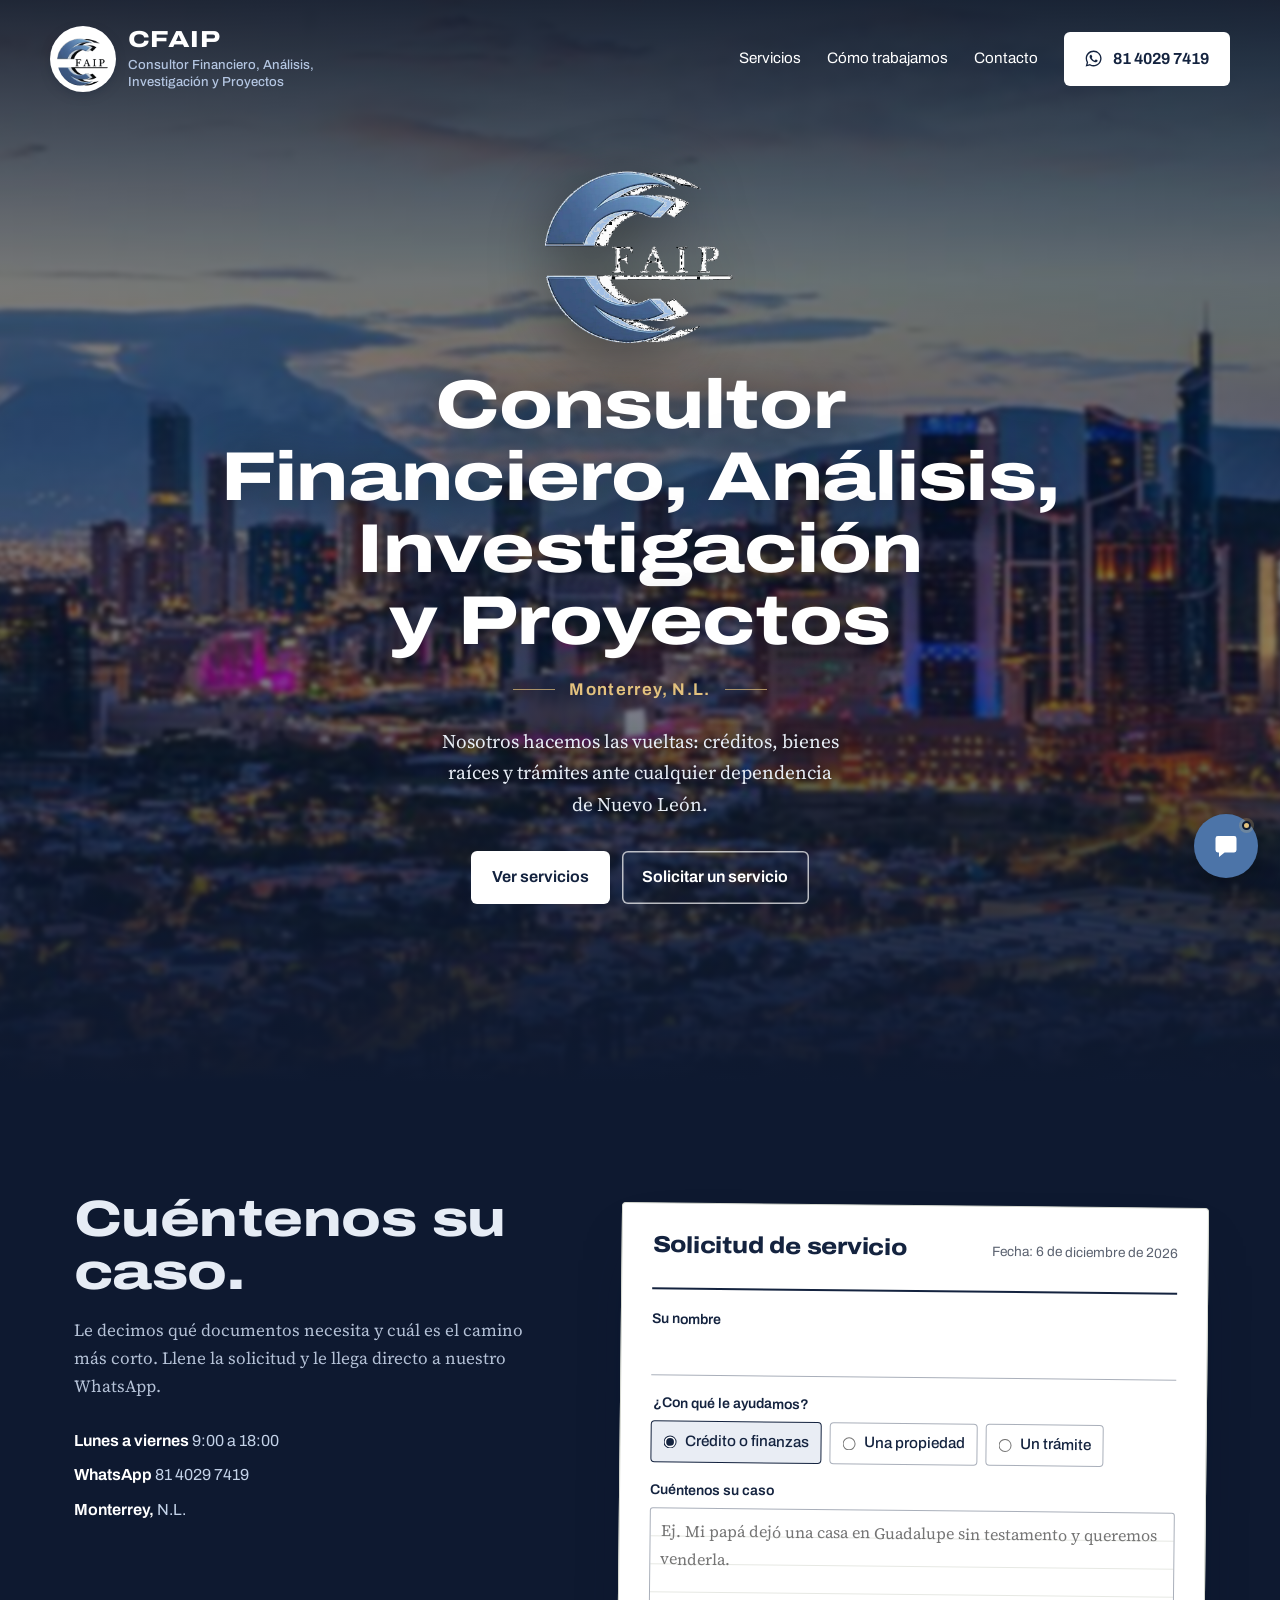
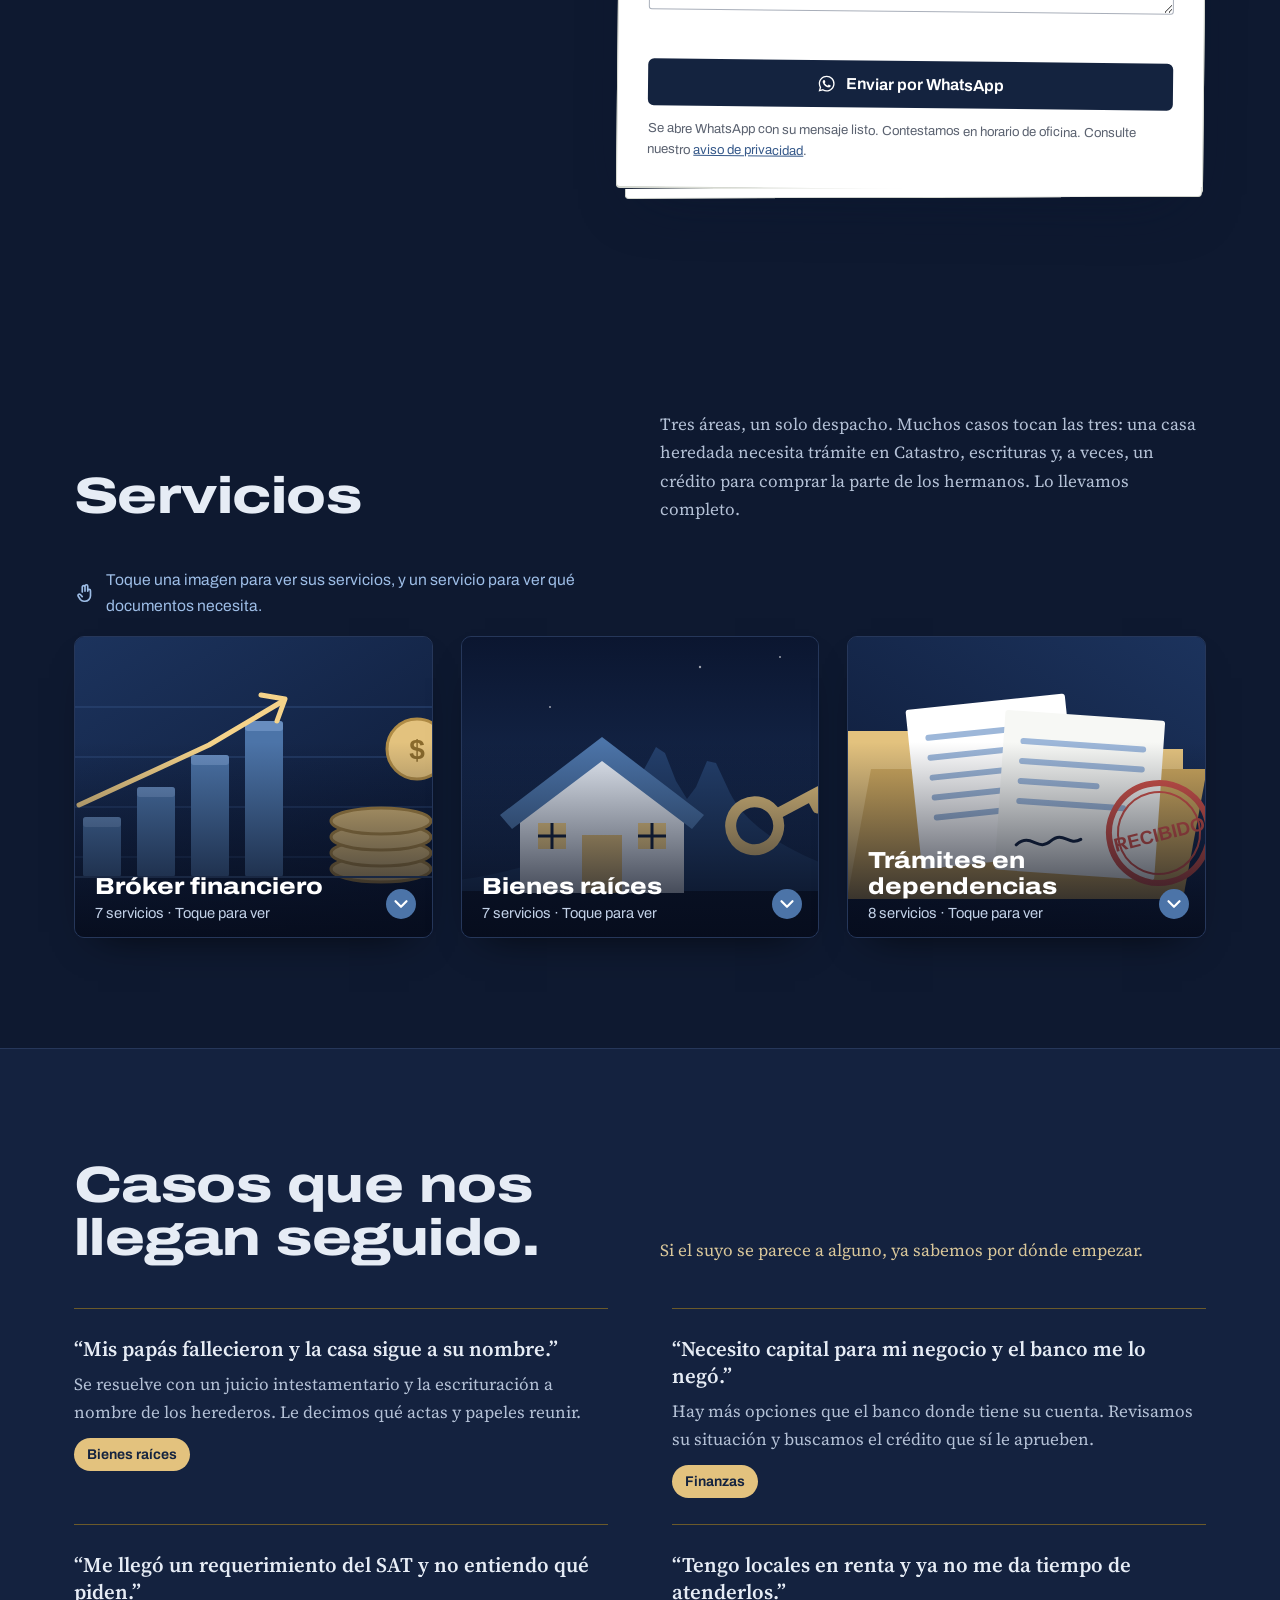
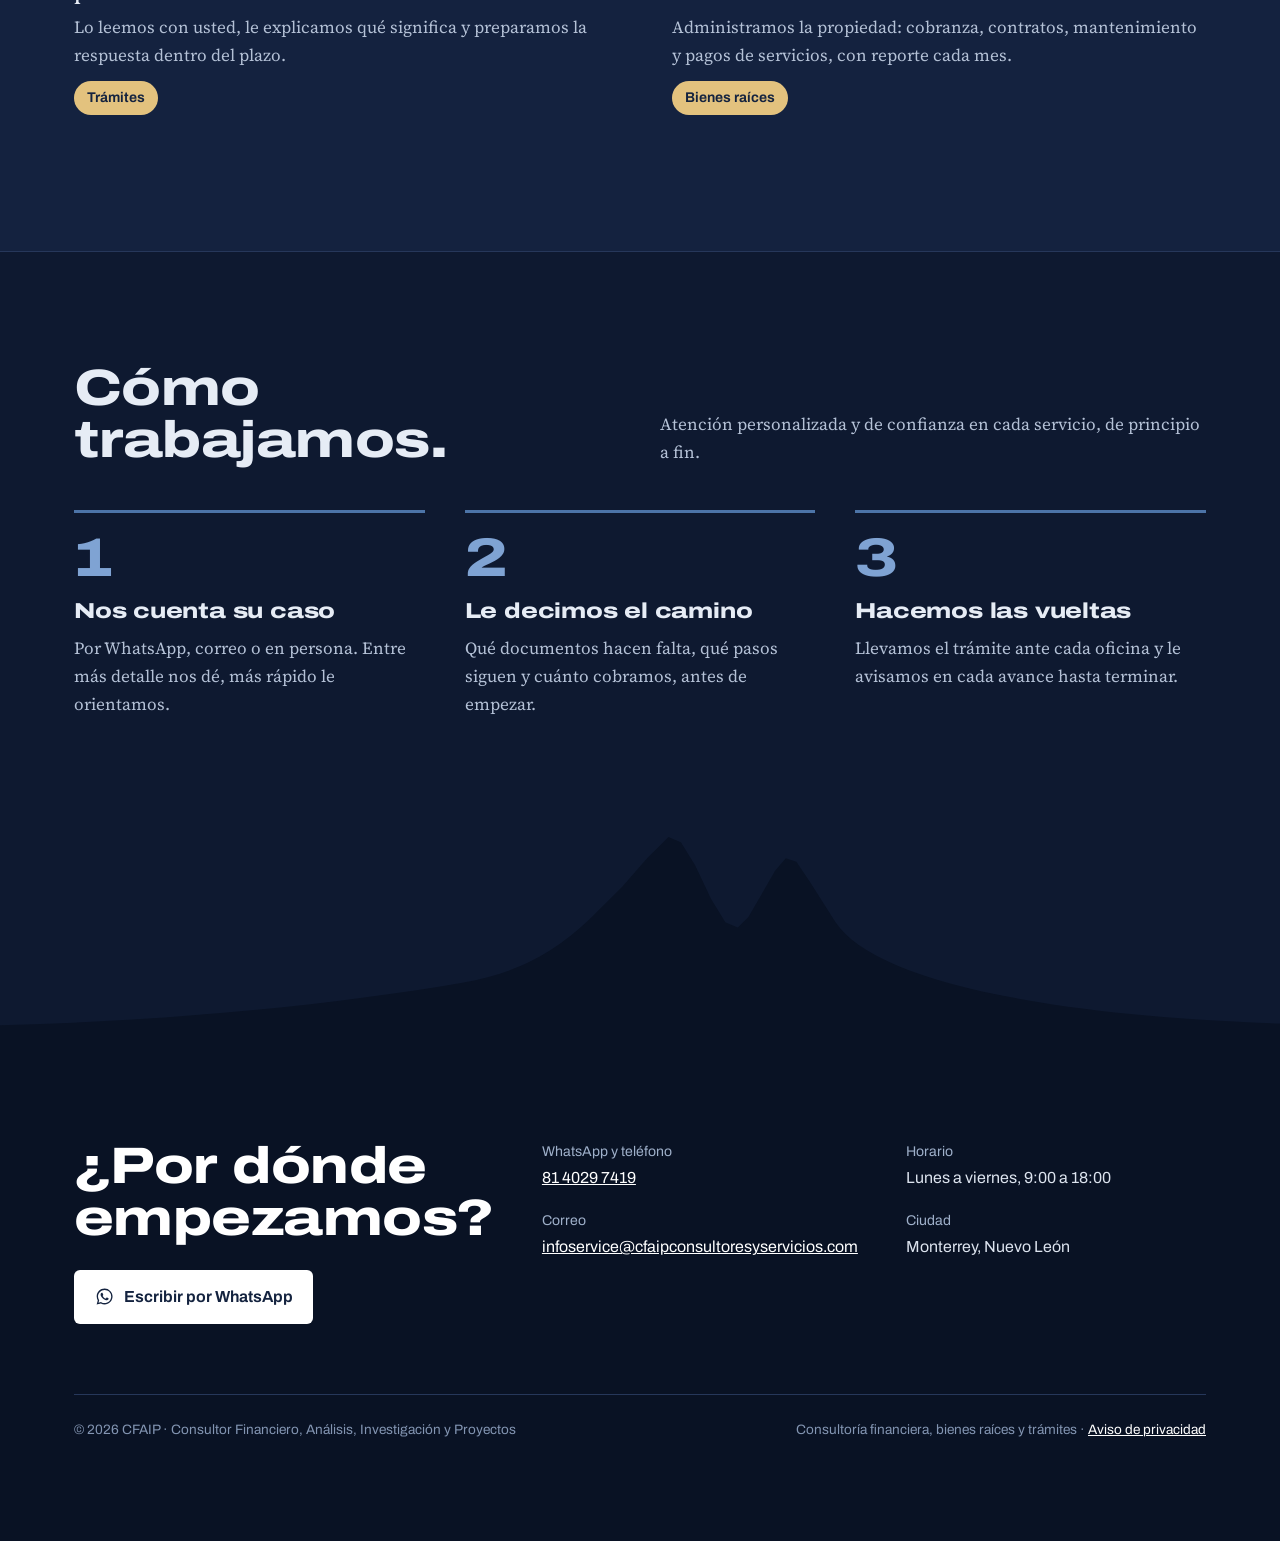
==== index.html @ 0d58478a "Portada: desenfoque suave en la foto para que no se pixele Co-Authored-By: Claude Opus 5.5 <noreply@" ====
<!doctype html>
<html lang="es-MX">
<head>
<meta charset="utf-8">
<meta name="viewport" content="width=device-width, initial-scale=1">
<title>CFAIP · Consultor Financiero, Análisis, Investigación y Proyectos | Monterrey</title>
<meta name="description" content="Despacho en Monterrey, N.L.: créditos para PYMES e hipotecarios, propiedades intestadas, compra y venta de inmuebles, y trámites ante SAT, CFE, Catastro y más. Cuéntenos su caso por WhatsApp.">
<!-- Dirección base: cambiar a https://cfaipconsultoresyservicios.com/ al conectar el dominio (aquí, en og:url, og:image, JSON-LD y sitemap.xml) -->
<link rel="canonical" href="https://draguz-web.github.io/cfaip-web/">
<meta name="theme-color" content="#0B1428">
<link rel="icon" href="img/logo.png">
<link rel="apple-touch-icon" href="img/logo.png">

<!-- Vista previa al compartir (WhatsApp, Facebook, etc.) -->
<meta property="og:type" content="website">
<meta property="og:locale" content="es_MX">
<meta property="og:site_name" content="CFAIP">
<meta property="og:title" content="CFAIP · Consultor Financiero, Análisis, Investigación y Proyectos">
<meta property="og:description" content="Créditos, bienes raíces y trámites ante cualquier dependencia de Nuevo León. Nosotros hacemos las vueltas.">
<meta property="og:url" content="https://draguz-web.github.io/cfaip-web/">
<meta property="og:image" content="https://draguz-web.github.io/cfaip-web/img/compartir.png">
<meta property="og:image:width" content="1200">
<meta property="og:image:height" content="630">
<meta property="og:image:alt" content="CFAIP: Nosotros hacemos las vueltas.">
<meta name="twitter:card" content="summary_large_image">

<!-- Datos del negocio para Google -->
<script type="application/ld+json">
{
  "@context": "https://schema.org",
  "@type": "ProfessionalService",
  "name": "CFAIP Consultor Financiero, Análisis, Investigación y Proyectos",
  "alternateName": "CFAIP",
  "description": "Consultoría financiera, bienes raíces y trámites ante dependencias en Monterrey, Nuevo León.",
  "url": "https://draguz-web.github.io/cfaip-web/",
  "logo": "https://draguz-web.github.io/cfaip-web/img/logo.png",
  "image": "https://draguz-web.github.io/cfaip-web/img/compartir.png",
  "telephone": "+52 81 4029 7419",
  "email": "infoservice@cfaipconsultoresyservicios.com",
  "address": {"@type": "PostalAddress", "addressLocality": "Monterrey", "addressRegion": "Nuevo León", "addressCountry": "MX"},
  "areaServed": {"@type": "State", "name": "Nuevo León"},
  "knowsAbout": ["Créditos para PYMES", "Créditos hipotecarios", "Propiedades intestadas", "Compra y venta de inmuebles", "Administración de propiedades", "Trámites ante el SAT", "Trámites ante Catastro y Registro Público"]
}
</script>
<link rel="preconnect" href="https://fonts.googleapis.com">
<link rel="preconnect" href="https://fonts.gstatic.com" crossorigin>
<link href="https://fonts.googleapis.com/css2?family=Archivo:wdth,wght@100..125,400..800&family=Source+Serif+4:ital,opsz,wght@0,8..60,400..600;1,8..60,400&display=swap" rel="stylesheet">
<style>
:root{
  --tinta:#14233F;
  --acero:#4C74A8;
  --acero-osc:#36598A;
  --papel:#F1F2EE;
  --hoja:#FFFFFF;
  --manila:#E3C27E;
  --manila-osc:#CFA95E;
  --sello:#A8322B;
  --gris:#5B6270;
  --linea:#D5D8D0;
  --sans:"Archivo",system-ui,sans-serif;
  --serif:"Source Serif 4",Georgia,serif;
  --ancho:1180px;
  /* Tema oscuro */
  --fondo:#0E1930;
  --fondo-2:#14223F;
  --fondo-pie:#091224;
  --texto:#E6ECF5;
  --texto-2:#B4C1D6;
  --enlace:#9DBDE6;
  --linea-osc:#26375A;
  color-scheme:dark;
}
*{box-sizing:border-box}
html{scroll-behavior:smooth}
body{margin:0;background:var(--fondo);color:var(--texto);font-family:var(--serif);font-size:1.0625rem;line-height:1.65;-webkit-font-smoothing:antialiased}
img{max-width:100%;display:block}
a{color:var(--enlace)}
.solicitud a{color:var(--acero-osc)}
:focus-visible{outline:3px solid var(--acero);outline-offset:3px;border-radius:2px}
.contenedor{max-width:var(--ancho);margin:0 auto;padding:0 24px}
h1,h2,h3{font-family:var(--sans);font-stretch:125%;font-weight:800;line-height:1.02;letter-spacing:-.01em;margin:0}
h2{font-size:clamp(2rem,4.4vw,3.2rem)}
h3{font-size:1.35rem;line-height:1.15}
p{margin:0 0 1em;max-width:62ch}

/* Botón principal */
.boton{display:inline-flex;align-items:center;gap:.6em;font-family:var(--sans);font-weight:650;font-size:1rem;text-decoration:none;
  background:var(--tinta);color:#fff;border:0;border-radius:6px;padding:.85em 1.3em;cursor:pointer;transition:background .15s}
.boton:hover{background:var(--acero-osc)}
.boton svg{width:1.2em;height:1.2em;flex:none}

/* Encabezado */
.barra{display:flex;align-items:center;justify-content:space-between;gap:16px;padding:26px 0 18px}
.marca{display:flex;align-items:center;gap:12px;text-decoration:none;color:var(--tinta)}
.marca img{width:66px;height:66px;object-fit:contain}
.marca span{font-family:var(--sans);font-stretch:125%;font-weight:800;font-size:1.45rem;line-height:1;letter-spacing:.02em}
.marca small{display:block;max-width:26ch;font-stretch:100%;font-weight:500;letter-spacing:0;color:var(--gris);font-size:.82rem;line-height:1.3;margin-top:4px}
.barra nav{display:flex;align-items:center;gap:26px;font-family:var(--sans);font-size:.95rem}
.barra nav a:not(.boton){color:var(--tinta);text-decoration:none}
.barra nav a:not(.boton):hover{color:var(--acero)}

/* Portada: cielo de Monterrey */
.cielo{position:relative;overflow:hidden;color:#fff;
  background:#0C1A36;isolation:isolate}
/* Foto de fondo: desenfoque suave para que no se pixele (la foto es de baja resolución) */
.cielo::before{content:"";position:absolute;inset:-24px;z-index:-2;background:url(img/portada.jpg) center 58%/cover no-repeat;filter:blur(2.5px) saturate(1.1);transform:scale(1.03)}
.cielo::after{content:"";position:absolute;inset:0;z-index:-1;pointer-events:none;
  background:linear-gradient(180deg,rgba(6,12,28,.88) 0%,rgba(6,12,28,.52) 26%,rgba(6,12,28,.46) 60%,rgba(14,25,48,.84) 88%,var(--fondo) 100%)}
.cielo .marca{color:#fff}
.cielo .marca small{color:#B4C6E2}
.cielo .marca img{background:#fff;border-radius:50%;padding:9px 7px 5px;box-shadow:0 4px 14px -6px rgba(10,22,45,.5)}
.cielo .barra nav a:not(.boton){color:#fff}
.cielo .barra nav a:not(.boton):hover{color:#DCE7F6}
.boton.claro{background:#fff;color:var(--tinta)}
.boton.claro:hover{background:#DCE6F3}
.portada{position:relative;padding:40px 0 clamp(120px,14vw,200px)}
.portada .contenedor{position:relative;z-index:2}
.emblema{display:flex;flex-direction:column;align-items:center;text-align:center;padding-top:8px}
.emblema-logo{width:clamp(130px,15vw,190px);height:auto;filter:drop-shadow(0 10px 30px rgba(0,0,0,.45))}
.portada h1{font-size:clamp(2.1rem,5.4vw,4.6rem);line-height:1.04;max-width:17ch;margin-top:22px;color:#fff;text-wrap:balance;text-shadow:0 4px 40px rgba(0,0,0,.5)}
.lugar{font-family:var(--sans);font-weight:650;letter-spacing:.08em;color:var(--manila);margin:18px 0 0;display:flex;align-items:center;gap:14px;max-width:none}
.lugar::before,.lugar::after{content:"";width:42px;height:1.5px;background:currentColor;opacity:.7}
.acciones{display:flex;flex-wrap:wrap;gap:12px;justify-content:center}
.boton.contorno{background:transparent;color:#fff;box-shadow:inset 0 0 0 1.5px rgba(255,255,255,.7)}
.boton.contorno:hover{background:rgba(255,255,255,.12)}
/* Sección de la solicitud */
.solicitar{overflow-x:clip}
.solicitar .contenedor{display:grid;grid-template-columns:.9fr 1.1fr;gap:64px;align-items:start}
.solicitar h2{margin-bottom:18px}
.solicitar-texto p{color:var(--texto-2)}
.portada .intro{font-size:1.2rem;margin:22px auto 30px;max-width:40ch;color:#E6ECF5;text-shadow:0 1px 12px rgba(0,0,0,.85)}
.datos-rapidos{display:flex;flex-direction:column;gap:8px;font-family:var(--sans);font-size:1rem;color:#C3D2E8;margin-top:28px}
.datos-rapidos b{color:#fff;font-weight:650}

/* Solicitud (formulario) */
.solicitud{position:relative;color:var(--tinta);background:var(--hoja);border:1px solid var(--linea);border-radius:4px;padding:30px 30px 26px;
  box-shadow:0 1px 0 var(--linea),0 30px 60px -28px rgba(10,22,45,.6);transform:rotate(.6deg);margin-top:12px;z-index:2}
.solicitud::before{content:"";position:absolute;inset:auto 0 -9px 8px;height:9px;background:var(--hoja);border:1px solid var(--linea);border-top:0;border-radius:0 0 4px 4px;transform:rotate(-.8deg);z-index:-1}
.solicitud header{display:flex;justify-content:space-between;align-items:baseline;gap:12px;border-bottom:2px solid var(--tinta);padding-bottom:12px;margin-bottom:18px}
.solicitud header h2{font-size:1.45rem;font-stretch:112%}
.solicitud header span{font-family:var(--sans);font-size:.85rem;color:var(--gris);white-space:nowrap}
.campo{display:block;margin-bottom:16px}
.campo label,.campo legend{display:block;font-family:var(--sans);font-size:.88rem;font-weight:600;margin-bottom:6px}
.campo input,.campo textarea{width:100%;font:inherit;font-size:1rem;color:var(--tinta);background:transparent;border:0;border-bottom:1.5px solid #A9AFBA;padding:6px 2px;border-radius:0}
.campo textarea{resize:vertical;min-height:92px;border:1.5px solid #A9AFBA;border-radius:3px;padding:8px 10px;
  background-image:repeating-linear-gradient(transparent 0 27px,#E6E8E3 27px 28px);line-height:28px}
.campo input:focus,.campo textarea:focus{outline:none;border-color:var(--acero);box-shadow:0 2px 0 -0.5px var(--acero)}
fieldset.campo{border:0;padding:0;margin:0 0 16px}
.opciones{display:flex;flex-wrap:wrap;gap:8px}
.opciones label{margin:0;font-weight:500;font-size:.95rem;display:flex;align-items:center;gap:8px;white-space:nowrap;border:1.5px solid #A9AFBA;border-radius:4px;padding:7px 12px;cursor:pointer}
.opciones input{accent-color:var(--tinta);margin:0}
.opciones label:has(input:checked){border-color:var(--tinta);background:#E9EDF4}
.solicitud .boton{width:100%;justify-content:center;margin-top:6px}
.solicitud .nota{font-family:var(--sans);font-size:.82rem;color:var(--gris);margin:12px 0 0}
.error{color:var(--sello);font-family:var(--sans);font-size:.85rem;margin:6px 0 0;min-height:1em}

.sello{position:absolute;right:26px;top:70px;width:170px;height:170px;pointer-events:none;color:var(--sello);opacity:0;transform:scale(1.8) rotate(-24deg)}
.sello.puesto{animation:sellar .38s cubic-bezier(.2,.9,.3,1.3) forwards}
@keyframes sellar{to{opacity:.88;transform:scale(1) rotate(-14deg)}}

/* Expediente de servicios */
.seccion{padding:110px 0}
.seccion .encabezado{display:grid;grid-template-columns:1fr 1fr;gap:40px;align-items:end;margin-bottom:44px}
.seccion .encabezado p{margin:0;color:var(--texto-2)}
.pista{display:flex;align-items:center;gap:10px;font-family:var(--sans);font-size:.98rem;color:var(--enlace);margin:0 0 18px}
.pista svg{width:22px;height:22px;flex:none}
.siguiente{grid-column:1/-1;justify-self:end;display:inline-flex;align-items:center;gap:.5em;font-family:var(--sans);font-weight:650;font-size:.98rem;
  background:none;border:1.5px solid var(--acero);color:var(--acero-osc);border-radius:6px;padding:.6em 1em;cursor:pointer}
.siguiente:hover{background:#E9EFF7}
.siguiente svg{width:1.1em;height:1.1em}
.categorias{display:grid;grid-template-columns:repeat(3,1fr);gap:28px;align-items:start}
.tarjeta{position:relative;display:block;width:100%;padding:0;border:1px solid var(--linea-osc);border-radius:10px;overflow:hidden;cursor:pointer;background:var(--fondo-2);color:#fff;text-align:left;
  box-shadow:0 18px 40px -24px rgba(0,0,0,.8);transition:transform .2s,border-color .2s}
.tarjeta img{width:100%;aspect-ratio:16/10;object-fit:cover;transition:transform .5s}
.tarjeta::after{content:"";position:absolute;inset:0;background:linear-gradient(180deg,rgba(6,12,28,0) 35%,rgba(6,12,28,.92) 100%)}
.tarjeta-texto{position:absolute;left:20px;right:56px;bottom:16px;z-index:1;font-family:var(--sans)}
.tarjeta-texto b{display:block;font-stretch:115%;font-weight:800;font-size:1.45rem;line-height:1.1}
.tarjeta-texto small{display:block;color:#C3D2E8;font-size:.92rem;margin-top:6px}
.flecha{position:absolute;right:16px;bottom:18px;z-index:1;width:30px;height:30px;padding:4px;border-radius:50%;background:var(--acero);transition:transform .25s}
.tarjeta:hover{border-color:var(--acero);transform:translateY(-3px)}
.tarjeta:hover img{transform:scale(1.04)}
.tarjeta[aria-expanded="true"]{border-color:var(--manila);border-bottom-left-radius:0;border-bottom-right-radius:0}
.tarjeta[aria-expanded="true"] .flecha{transform:rotate(180deg);background:var(--manila);color:var(--tinta)}
.servicios{list-style:none;margin:0;padding:6px 0;background:var(--fondo-2);border:1px solid var(--manila);border-top:0;border-radius:0 0 10px 10px}
.servicios[hidden]{display:none}
.servicios button{display:flex;align-items:center;justify-content:space-between;gap:12px;width:100%;text-align:left;font-family:var(--sans);font-size:1rem;font-weight:550;
  color:var(--texto);background:none;border:0;border-top:1px solid var(--linea-osc);padding:13px 18px;cursor:pointer}
.servicios li:first-child button{border-top:0}
.servicios button:hover{background:#1B2C4E;color:#fff}
.servicios button svg{width:18px;height:18px;flex:none;color:var(--manila)}
@media (prefers-reduced-motion:no-preference){
  .servicios:not([hidden]){animation:desplegar .3s cubic-bezier(.2,.8,.25,1)}
  @keyframes desplegar{from{opacity:0;transform:translateY(-8px)}to{opacity:1;transform:none}}
}
/* Ficha de cada servicio */
.ficha{border:0;padding:0;border-radius:12px;width:min(620px,calc(100vw - 32px));max-height:calc(100dvh - 48px);background:var(--hoja);color:var(--tinta);color-scheme:light;
  box-shadow:0 40px 90px -30px rgba(0,0,0,.85)}
.ficha::backdrop{background:rgba(5,10,24,.72);backdrop-filter:blur(3px)}
.ficha-cuerpo{padding:30px 32px 28px;border-top:6px solid var(--acero)}
.ficha header{position:relative;padding-right:44px;margin-bottom:16px}
.ficha-area{font-family:var(--sans);font-size:.9rem;font-weight:600;color:var(--acero-osc);margin:0 0 6px}
.ficha h3{font-size:clamp(1.5rem,4vw,2rem)}
.ficha h4{font-family:var(--sans);font-size:1rem;margin:22px 0 8px}
.ficha-cerrar{position:absolute;top:-6px;right:-8px;background:none;border:0;color:var(--tinta);padding:8px;border-radius:8px;cursor:pointer}
.ficha-cerrar:hover{background:#E9EDF4}
.ficha-cerrar svg{width:22px;height:22px;display:block}
.ficha-docs{margin:0;padding-left:1.2em}
.ficha-docs li{margin-bottom:6px}
.ficha-docs li::marker{color:var(--acero)}
.ficha-nota{font-family:var(--sans);font-size:.88rem;color:var(--gris);background:#F1F2EE;border-radius:6px;padding:10px 12px;margin:16px 0 0}
.ficha-acciones{display:flex;flex-wrap:wrap;gap:12px;align-items:center;margin-top:22px}
.ficha-acciones .siguiente{grid-column:auto;justify-self:auto}
@media (prefers-reduced-motion:no-preference){
  .ficha[open]{animation:ficha-abre .25s cubic-bezier(.2,.8,.25,1)}
  @keyframes ficha-abre{from{opacity:0;transform:translateY(16px) scale(.98)}to{opacity:1;transform:none}}
}

/* Casos */
.casos{background:var(--fondo-2);border-block:1px solid var(--linea-osc)}
.casos .encabezado p{color:#D9C79A}
.lista-casos{display:grid;grid-template-columns:repeat(2,1fr);gap:0 64px}
.caso{padding:26px 0;border-top:1.5px solid #6B5A2A}
.caso h3{font-family:var(--serif);font-stretch:100%;font-weight:600;font-size:1.3rem;letter-spacing:0;line-height:1.3;margin-bottom:8px}
.caso p{margin:0;color:var(--texto-2)}
.caso a{font-family:var(--sans);font-size:.88rem;font-weight:650;display:inline-block;margin-top:12px;text-decoration:none;
  background:var(--manila);color:var(--tinta);border-radius:999px;padding:5px 13px}
.caso a:hover{background:#F0D59C}

/* Pasos */
.pasos{list-style:none;margin:0;padding:0;display:grid;grid-template-columns:repeat(3,1fr);gap:40px;counter-reset:paso}
.pasos li{counter-increment:paso;border-top:3px solid var(--acero);padding-top:18px}
.pasos li::before{content:counter(paso);font-family:var(--sans);font-stretch:125%;font-weight:800;font-size:3.4rem;line-height:1;color:#7FA3D3;display:block;margin-bottom:14px}
.pasos h3{margin-bottom:10px}
.pasos p{color:var(--texto-2);margin:0}

/* Pie / contacto */
.pie{background:var(--fondo-pie);color:#DCE3EE;padding:90px 0 100px}
.pie h2{color:#fff;max-width:14ch}
.pie .rejilla{display:grid;grid-template-columns:1.2fr 1fr 1fr;gap:48px;align-items:start}
.pie a{color:#fff}
.pie dl{margin:0;font-family:var(--sans);font-size:1rem}
.pie dt{color:#9FB0CA;font-size:.88rem;margin-top:18px}
.pie dt:first-child{margin-top:0}
.pie dd{margin:2px 0 0}
.pie .boton{background:var(--hoja);color:var(--tinta);margin-top:26px}
.pie .boton:hover{background:#DCE6F3}
.pie .legal{border-top:1px solid var(--linea-osc);margin-top:70px;padding-top:24px;font-family:var(--sans);font-size:.85rem;color:#8395B2;display:flex;justify-content:space-between;gap:16px;flex-wrap:wrap}
.cerro-pie{display:block;width:100%;height:auto;min-height:70px;color:var(--fondo-pie);margin-bottom:-1px}


@media (max-width:900px){
  .barra nav a:not(.boton){display:none}
  .solicitar .contenedor{grid-template-columns:1fr;gap:36px}
  .portada h1{margin-top:14px}
  .portada{padding-bottom:110px}
  .seccion{padding:76px 0}
  .seccion .encabezado{grid-template-columns:1fr;gap:16px}
  .lista-casos{grid-template-columns:1fr}
  .categorias{grid-template-columns:1fr;gap:18px}
  .pasos{grid-template-columns:1fr;gap:34px}
  .pie .rejilla{grid-template-columns:1fr;gap:36px}
}
@media (max-width:560px){
  .contenedor{padding:0 16px}
  .marca img{width:52px;height:52px}
  .marca span{font-size:1.2rem}
  .marca small{display:none}
  .barra .boton span{display:none}
  .barra .boton{padding:.75em}
  .solicitud{padding:24px 18px 20px;transform:none}
  .solicitud header{flex-direction:column;gap:2px}
  .sello{width:130px;height:130px;right:10px;top:84px}
  .pista{margin-left:0;font-size:.92rem}
  .ficha-cuerpo{padding:24px 20px 22px}
  .ficha-acciones .boton,.ficha-acciones .siguiente{width:100%;justify-content:center}
}
/* Chat en vivo */
.oculto{position:absolute;width:1px;height:1px;overflow:hidden;clip:rect(0 0 0 0);white-space:nowrap}
.punto{display:inline-block;width:9px;height:9px;border-radius:50%;background:#3DDC84;box-shadow:0 0 0 3px rgba(61,220,132,.22)}
.fuera .punto{background:#E3C27E;box-shadow:0 0 0 3px rgba(227,194,126,.22)}
.chat-boton{position:fixed;right:22px;bottom:22px;z-index:20;width:64px;height:64px;display:grid;place-items:center;
  background:var(--acero);color:#fff;border:0;border-radius:50%;padding:0;cursor:pointer;box-shadow:0 12px 28px -10px rgba(0,0,0,.6);transition:transform .15s,background .15s}
.chat-boton:hover{background:#5A84BA;transform:scale(1.06)}
.chat-boton svg{width:28px;height:28px}
.chat-boton .punto{position:absolute;top:7px;right:7px;border:2px solid var(--fondo)}
.chat-boton[aria-expanded="true"]{display:none}
.chat{position:fixed;right:22px;bottom:22px;z-index:21;width:min(380px,calc(100vw - 32px));height:min(560px,calc(100dvh - 44px));display:flex;flex-direction:column;
  background:#F7F8F5;color:var(--tinta);border-radius:14px;overflow:hidden;box-shadow:0 30px 70px -20px rgba(0,0,0,.75);border:1px solid var(--linea-osc)}
.chat[hidden]{display:none}
@media (prefers-reduced-motion:no-preference){
  .chat{transform-origin:bottom right;animation:chat-sale .22s cubic-bezier(.2,.8,.25,1)}
  @keyframes chat-sale{from{opacity:0;transform:scale(.6) translateY(20px)}to{opacity:1;transform:none}}
}
.solicitud,.chat{color-scheme:light}
.chat-cabeza{display:flex;align-items:center;gap:12px;padding:14px 14px 14px 16px;background:var(--fondo-2);color:#fff}
.chat-cabeza img{width:40px;height:40px;background:#fff;border-radius:50%;padding:6px 5px 4px}
.chat-cabeza div{flex:1;min-width:0;font-family:var(--sans);line-height:1.25}
.chat-cabeza b{display:block;font-size:1rem}
.chat-cabeza small{display:flex;align-items:center;gap:7px;font-size:.82rem;color:#B4C6E2}
.chat-cabeza .punto{width:8px;height:8px}
.chat-cerrar{background:none;border:0;color:#fff;padding:8px;border-radius:8px;cursor:pointer}
.chat-cerrar:hover{background:#243A63}
.chat-cerrar svg{width:20px;height:20px;display:block}
.chat-mensajes{flex:1;overflow-y:auto;padding:18px 14px;display:flex;flex-direction:column;gap:10px;font-family:var(--sans);font-size:.96rem;line-height:1.45}
.msj{max-width:85%;padding:10px 13px;border-radius:14px;white-space:pre-line;overflow-wrap:anywhere}
.msj.ellos{align-self:flex-start;background:#fff;border:1px solid var(--linea);border-bottom-left-radius:4px}
.msj.yo{align-self:flex-end;background:var(--acero-osc);color:#fff;border-bottom-right-radius:4px}
.msj.escribiendo{color:var(--gris);font-style:italic}
.chips{display:flex;flex-wrap:wrap;gap:8px;align-self:flex-start}
.chips button{font:inherit;font-size:.9rem;font-weight:600;background:#fff;color:var(--acero-osc);border:1.5px solid var(--acero);border-radius:999px;padding:6px 12px;cursor:pointer}
.chips button:hover{background:#E9EFF7}
.msj .boton{margin-top:10px;background:#1E8E4F;color:#fff;font-size:.95rem;padding:.7em 1em}
.msj .boton:hover{background:#18763F}
.chat-escribir{display:flex;gap:8px;padding:10px;border-top:1px solid var(--linea);background:#fff}
.chat-escribir input{flex:1;min-width:0;font:inherit;background:#fff;font-family:var(--sans);font-size:1rem;color:var(--tinta);border:1.5px solid #A9AFBA;border-radius:999px;padding:10px 14px}
.chat-escribir input:focus{outline:none;border-color:var(--acero)}
.chat-escribir button{flex:none;width:44px;height:44px;border-radius:50%;border:0;background:var(--tinta);color:#fff;cursor:pointer;display:grid;place-items:center}
.chat-escribir button svg{width:20px;height:20px}
@media (max-width:560px){
  .chat-boton{right:16px;bottom:16px;width:58px;height:58px}
  .chat{right:8px;left:8px;bottom:8px;width:auto;height:min(78dvh,600px)}
}

/* Animación: entrada de la portada (una sola secuencia) */
@media (prefers-reduced-motion:no-preference){
  .portada h1{animation:aparecer .9s cubic-bezier(.2,.7,.2,1) .45s both}
  .emblema-logo{animation:aparecer .9s cubic-bezier(.2,.7,.2,1) .2s both}
  .portada .lugar,.portada .intro,.portada .acciones{animation:aparecer .8s cubic-bezier(.2,.7,.2,1) .7s both}
  @keyframes aparecer{from{opacity:0;transform:translateY(18px)}to{opacity:1;transform:none}}
  @keyframes hoja-cae{from{opacity:0;transform:translateY(-26px) rotate(-2.5deg)}to{opacity:1;transform:rotate(.6deg)}}
}
@media (prefers-reduced-motion:no-preference) and (max-width:560px){
  @keyframes hoja-cae{from{opacity:0;transform:translateY(-26px)}to{opacity:1;transform:none}}
}

@media (prefers-reduced-motion:reduce){
  html{scroll-behavior:auto}
  .sello.puesto{animation:none;opacity:.88;transform:rotate(-14deg)}
}
</style>
</head>
<body>

<svg width="0" height="0" style="position:absolute" aria-hidden="true">
  <symbol id="wa" viewBox="0 0 24 24"><path fill="currentColor" d="M12.04 2C6.58 2 2.13 6.45 2.13 11.91c0 1.75.46 3.45 1.32 4.95L2.05 22l5.25-1.38a9.9 9.9 0 0 0 4.74 1.21h.01c5.46 0 9.91-4.45 9.91-9.91 0-2.65-1.03-5.14-2.9-7.01A9.82 9.82 0 0 0 12.04 2Zm0 18.15h-.01a8.23 8.23 0 0 1-4.2-1.15l-.3-.18-3.12.82.83-3.04-.2-.31a8.2 8.2 0 0 1-1.26-4.38c0-4.54 3.7-8.24 8.25-8.24 2.2 0 4.27.86 5.83 2.42a8.18 8.18 0 0 1 2.41 5.83c0 4.54-3.7 8.23-8.23 8.23Zm4.52-6.16c-.25-.12-1.47-.72-1.69-.81-.23-.08-.39-.12-.56.13-.17.25-.64.81-.78.97-.14.17-.29.19-.54.06-.25-.12-1.05-.39-1.99-1.23-.74-.66-1.23-1.47-1.38-1.72-.14-.25-.02-.38.11-.51.11-.11.25-.29.37-.43.13-.15.17-.25.25-.42.08-.17.04-.31-.02-.43-.06-.12-.56-1.34-.76-1.84-.2-.48-.41-.42-.56-.43h-.48a.92.92 0 0 0-.66.31c-.23.25-.87.85-.87 2.07 0 1.22.89 2.4 1.02 2.57.12.17 1.75 2.67 4.23 3.74.59.26 1.05.41 1.41.52.59.19 1.13.16 1.56.1.48-.07 1.47-.6 1.67-1.18.21-.58.21-1.07.14-1.18-.06-.1-.22-.16-.47-.28Z"/></symbol>
</svg>

<div class="cielo">
<header class="contenedor barra">
  <a class="marca" href="#inicio" aria-label="CFAIP, inicio">
    <img src="img/logo.png" alt="" width="52" height="52">
    <span>CFAIP<small>Consultor Financiero, Análisis, Investigación y Proyectos</small></span>
  </a>
  <nav aria-label="Principal">
    <a href="#servicios">Servicios</a>
    <a href="#como-trabajamos">Cómo trabajamos</a>
    <a href="#contacto">Contacto</a>
    <a class="boton claro" href="https://wa.me/528140297419" target="_blank" rel="noopener"><svg aria-hidden="true"><use href="#wa"/></svg><span>81 4029 7419</span></a>
  </nav>
</header>

  <section class="portada" id="inicio">
    <div class="contenedor">
      <div class="emblema">
        <img class="emblema-logo" src="img/logo-claro.png" alt="Logotipo de CFAIP" width="600" height="600">
        <h1>Consultor Financiero, Análisis, Investigación y Proyectos</h1>
        <p class="lugar">Monterrey, N.L.</p>
        <p class="intro">Nosotros hacemos las vueltas: créditos, bienes raíces y trámites ante cualquier dependencia de Nuevo León.</p>
        <div class="acciones">
          <a class="boton claro" href="#servicios">Ver servicios</a>
          <a class="boton contorno" href="#solicitar">Solicitar un servicio</a>
        </div>
      </div>

    </div>

  </section>

</div>

<main>
  <section class="seccion solicitar" id="solicitar">
    <div class="contenedor">
      <div class="solicitar-texto">
        <h2>Cuéntenos su caso.</h2>
        <p>Le decimos qué documentos necesita y cuál es el camino más corto. Llene la solicitud y le llega directo a nuestro WhatsApp.</p>
        <div class="datos-rapidos">
          <span><b>Lunes a viernes</b> 9:00 a 18:00</span>
          <span><b>WhatsApp</b> 81 4029 7419</span>
          <span><b>Monterrey,</b> N.L.</span>
        </div>
      </div>
      <form class="solicitud" id="solicitud" novalidate aria-labelledby="titulo-solicitud">
        <header>
          <h2 id="titulo-solicitud">Solicitud de servicio</h2>
          <span>Fecha: <time id="fecha"></time></span>
        </header>
        <div class="campo">
          <label for="nombre">Su nombre</label>
          <input id="nombre" name="nombre" autocomplete="name" required>
        </div>
        <fieldset class="campo">
          <legend>¿Con qué le ayudamos?</legend>
          <div class="opciones">
            <label><input type="radio" name="area" value="un crédito o tema financiero" checked> Crédito o finanzas</label>
            <label><input type="radio" name="area" value="una propiedad"> Una propiedad</label>
            <label><input type="radio" name="area" value="un trámite"> Un trámite</label>
          </div>
        </fieldset>
        <div class="campo">
          <label for="caso">Cuéntenos su caso</label>
          <textarea id="caso" name="caso" rows="3" required placeholder="Ej. Mi papá dejó una casa en Guadalupe sin testamento y queremos venderla."></textarea>
          <p class="error" id="error" role="alert"></p>
        </div>
        <button class="boton" type="submit"><svg aria-hidden="true"><use href="#wa"/></svg>Enviar por WhatsApp</button>
        <p class="nota">Se abre WhatsApp con su mensaje listo. Contestamos en horario de oficina. Consulte nuestro <a href="aviso-de-privacidad.html">aviso de privacidad</a>.</p>
        <svg class="sello" id="sello" viewBox="0 0 200 200" aria-hidden="true">
          <circle cx="100" cy="100" r="92" fill="none" stroke="currentColor" stroke-width="6"/>
          <circle cx="100" cy="100" r="80" fill="none" stroke="currentColor" stroke-width="2"/>
          <path id="arco" d="M100 100 m-66 0 a66 66 0 1 1 132 0" fill="none"/>
          <text font-family="Archivo, sans-serif" font-weight="700" font-size="17" fill="currentColor" letter-spacing="3"><textPath href="#arco" startOffset="50%" text-anchor="middle">CFAIP · MONTERREY</textPath></text>
          <text x="100" y="112" text-anchor="middle" font-family="Archivo, sans-serif" font-weight="800" font-size="30" textLength="138" lengthAdjust="spacingAndGlyphs" fill="currentColor">RECIBIDO</text>
          <text x="100" y="146" text-anchor="middle" font-family="Archivo, sans-serif" font-weight="600" font-size="16" fill="currentColor" id="sello-fecha"></text>
        </svg>
      </form>
    </div>
  </section>

  <section class="seccion" id="servicios">
    <div class="contenedor">
      <div class="encabezado">
        <h2>Servicios</h2>
        <p>Tres áreas, un solo despacho. Muchos casos tocan las tres: una casa heredada necesita trámite en Catastro, escrituras y, a veces, un crédito para comprar la parte de los hermanos. Lo llevamos completo.</p>
      </div>

      <p class="pista"><svg viewBox="0 0 24 24" aria-hidden="true"><path fill="none" stroke="currentColor" stroke-width="1.8" stroke-linecap="round" stroke-linejoin="round" d="M9 11V5.5a1.5 1.5 0 0 1 3 0V10m0-.5V4.5a1.5 1.5 0 0 1 3 0V10m0-.5a1.5 1.5 0 0 1 3 0V15a6 6 0 0 1-6 6h-1.2a5 5 0 0 1-3.9-1.9L4.6 15.6a1.5 1.5 0 0 1 2.3-1.9L9 16"/></svg>Toque una imagen para ver sus servicios, y un servicio para ver qué documentos necesita.</p>
      <div class="categorias">
        <article class="categoria" id="categoria-fin">
          <button class="tarjeta" type="button" aria-expanded="false" aria-controls="lista-fin" data-cat="fin">
            <img src="img/finanzas.svg" alt="" width="480" height="300" loading="lazy">
            <span class="tarjeta-texto"><b>Bróker financiero</b><small>Ver servicios</small></span>
            <svg class="flecha" viewBox="0 0 24 24" aria-hidden="true"><path fill="none" stroke="currentColor" stroke-width="2.4" stroke-linecap="round" stroke-linejoin="round" d="m6 9 6 6 6-6"/></svg>
          </button>
          <ul class="servicios" id="lista-fin" hidden></ul>
        </article>
        <article class="categoria" id="categoria-bie">
          <button class="tarjeta" type="button" aria-expanded="false" aria-controls="lista-bie" data-cat="bie">
            <img src="img/bienes-raices.svg" alt="" width="480" height="300" loading="lazy">
            <span class="tarjeta-texto"><b>Bienes raíces</b><small>Ver servicios</small></span>
            <svg class="flecha" viewBox="0 0 24 24" aria-hidden="true"><path fill="none" stroke="currentColor" stroke-width="2.4" stroke-linecap="round" stroke-linejoin="round" d="m6 9 6 6 6-6"/></svg>
          </button>
          <ul class="servicios" id="lista-bie" hidden></ul>
        </article>
        <article class="categoria" id="categoria-tra">
          <button class="tarjeta" type="button" aria-expanded="false" aria-controls="lista-tra" data-cat="tra">
            <img src="img/tramites.svg" alt="" width="480" height="300" loading="lazy">
            <span class="tarjeta-texto"><b>Trámites en dependencias</b><small>Ver servicios</small></span>
            <svg class="flecha" viewBox="0 0 24 24" aria-hidden="true"><path fill="none" stroke="currentColor" stroke-width="2.4" stroke-linecap="round" stroke-linejoin="round" d="m6 9 6 6 6-6"/></svg>
          </button>
          <ul class="servicios" id="lista-tra" hidden></ul>
        </article>
      </div>
    </div>
  </section>

  <dialog class="ficha" id="ficha" aria-labelledby="ficha-titulo">
    <div class="ficha-cuerpo">
      <header>
        <p class="ficha-area" id="ficha-area"></p>
        <h3 id="ficha-titulo"></h3>
        <button class="ficha-cerrar" type="button" data-cerrar aria-label="Cerrar"><svg viewBox="0 0 24 24" aria-hidden="true"><path stroke="currentColor" stroke-width="2.2" stroke-linecap="round" d="m6 6 12 12M18 6 6 18"/></svg></button>
      </header>
      <p id="ficha-desc"></p>
      <h4>Qué documentos se piden</h4>
      <ul class="ficha-docs" id="ficha-docs"></ul>
      <p class="ficha-nota">Es la lista general. Al revisar su caso le confirmamos exactamente qué hace falta, sin costo.</p>
      <div class="ficha-acciones">
        <a class="boton" id="ficha-wa" href="#" target="_blank" rel="noopener"><svg aria-hidden="true"><use href="#wa"/></svg>Preguntar por este servicio</a>
        <button class="siguiente" type="button" data-cerrar>Ver otros servicios</button>
      </div>
    </div>
  </dialog>

  <section class="seccion casos">
    <div class="contenedor">
      <div class="encabezado">
        <h2>Casos que nos llegan seguido.</h2>
        <p>Si el suyo se parece a alguno, ya sabemos por dónde empezar.</p>
      </div>
      <div class="lista-casos">
        <article class="caso">
          <h3>“Mis papás fallecieron y la casa sigue a su nombre.”</h3>
          <p>Se resuelve con un juicio intestamentario y la escrituración a nombre de los herederos. Le decimos qué actas y papeles reunir.</p>
          <a href="#servicios" data-ir="bie">Bienes raíces</a>
        </article>
        <article class="caso">
          <h3>“Necesito capital para mi negocio y el banco me lo negó.”</h3>
          <p>Hay más opciones que el banco donde tiene su cuenta. Revisamos su situación y buscamos el crédito que sí le aprueben.</p>
          <a href="#servicios" data-ir="fin">Finanzas</a>
        </article>
        <article class="caso">
          <h3>“Me llegó un requerimiento del SAT y no entiendo qué piden.”</h3>
          <p>Lo leemos con usted, le explicamos qué significa y preparamos la respuesta dentro del plazo.</p>
          <a href="#servicios" data-ir="tra">Trámites</a>
        </article>
        <article class="caso">
          <h3>“Tengo locales en renta y ya no me da tiempo de atenderlos.”</h3>
          <p>Administramos la propiedad: cobranza, contratos, mantenimiento y pagos de servicios, con reporte cada mes.</p>
          <a href="#servicios" data-ir="bie">Bienes raíces</a>
        </article>
      </div>
    </div>
  </section>

  <section class="seccion" id="como-trabajamos">
    <div class="contenedor">
      <div class="encabezado">
        <h2>Cómo trabajamos.</h2>
        <p>Atención personalizada y de confianza en cada servicio, de principio a fin.</p>
      </div>
      <ol class="pasos">
        <li>
          <h3>Nos cuenta su caso</h3>
          <p>Por WhatsApp, correo o en persona. Entre más detalle nos dé, más rápido le orientamos.</p>
        </li>
        <li>
          <h3>Le decimos el camino</h3>
          <p>Qué documentos hacen falta, qué pasos siguen y cuánto cobramos, antes de empezar.</p>
        </li>
        <li>
          <h3>Hacemos las vueltas</h3>
          <p>Llevamos el trámite ante cada oficina y le avisamos en cada avance hasta terminar.</p>
        </li>
      </ol>
    </div>
  </section>
</main>

<svg class="cerro-pie" viewBox="0 70 1440 250" preserveAspectRatio="xMidYMax slice" aria-hidden="true">
  <path fill="currentColor" d="M0 320V292C200 287 380 268 520 244C590 232 630 205 668 168L700 136L728 104L752 80L766 86L782 112L800 150L816 176L830 182L842 170L856 146L872 118L884 104L896 108L912 132L940 176C980 236 1150 280 1440 290V320Z"/>
</svg>
<footer class="pie" id="contacto">
  <div class="contenedor">
    <div class="rejilla">
      <div>
        <h2>¿Por dónde empezamos?</h2>
        <a class="boton" href="https://wa.me/528140297419" target="_blank" rel="noopener"><svg aria-hidden="true"><use href="#wa"/></svg>Escribir por WhatsApp</a>
      </div>
      <dl>
        <dt>WhatsApp y teléfono</dt>
        <dd><a href="tel:+528140297419">81 4029 7419</a></dd>
        <dt>Correo</dt>
        <dd><a href="mailto:infoservice@cfaipconsultoresyservicios.com">infoservice@cfaipconsultoresyservicios.com</a></dd>
      </dl>
      <dl>
        <dt>Horario</dt>
        <dd>Lunes a viernes, 9:00 a 18:00</dd>
        <dt>Ciudad</dt>
        <dd>Monterrey, Nuevo León</dd>
      </dl>
    </div>
    <div class="legal">
      <span>© <span id="anio"></span> CFAIP · Consultor Financiero, Análisis, Investigación y Proyectos</span>
      <span>Consultoría financiera, bienes raíces y trámites · <a href="aviso-de-privacidad.html">Aviso de privacidad</a></span>
    </div>
  </div>
</footer>

<!-- Chat en vivo: conversa aquí y pasa el caso a un asesor por WhatsApp -->
<button class="chat-boton" id="chat-boton" type="button" aria-expanded="false" aria-controls="chat">
  <svg viewBox="0 0 24 24" aria-hidden="true"><path fill="currentColor" d="M5 3.5h14A2 2 0 0 1 21 5.5v10a2 2 0 0 1-2 2h-8.2L6 21.4v-3.9H5a2 2 0 0 1-2-2v-10a2 2 0 0 1 2-2z"/></svg>
  <span class="oculto">Abrir chat en vivo</span><i class="punto" aria-hidden="true"></i>
</button>
<section class="chat" id="chat" role="dialog" aria-labelledby="chat-titulo" hidden>
  <header class="chat-cabeza">
    <img src="img/logo.png" alt="" width="40" height="40">
    <div>
      <b id="chat-titulo">CFAIP Consultores</b>
      <small id="chat-estado"><i class="punto"></i><span></span></small>
    </div>
    <button class="chat-cerrar" id="chat-cerrar" type="button" aria-label="Cerrar chat"><svg viewBox="0 0 24 24" aria-hidden="true"><path stroke="currentColor" stroke-width="2.2" stroke-linecap="round" d="m6 6 12 12M18 6 6 18"/></svg></button>
  </header>
  <div class="chat-mensajes" id="chat-mensajes" aria-live="polite"></div>
  <form class="chat-escribir" id="chat-form" autocomplete="off">
    <label class="oculto" for="chat-texto">Escriba su mensaje</label>
    <input id="chat-texto" placeholder="Escriba su mensaje…" maxlength="600">
    <button type="submit" aria-label="Enviar"><svg viewBox="0 0 24 24" aria-hidden="true"><path fill="currentColor" d="M3.4 20.4 21 12 3.4 3.6 3.4 10l12.6 2-12.6 2z"/></svg></button>
  </form>
</section>

<script>
(function(){
  // Al recargar, empezar siempre desde arriba (sin conservar el scroll anterior)
  if ('scrollRestoration' in history && !location.hash) { history.scrollRestoration = 'manual'; scrollTo(0,0); }
  const hoy = new Date();
  const fechaLarga = hoy.toLocaleDateString('es-MX',{day:'numeric',month:'long',year:'numeric'});
  document.getElementById('fecha').textContent = fechaLarga;
  document.getElementById('fecha').dateTime = hoy.toISOString().slice(0,10);
  document.getElementById('sello-fecha').textContent = hoy.toLocaleDateString('es-MX',{day:'2-digit',month:'2-digit',year:'numeric'});
  document.getElementById('anio').textContent = hoy.getFullYear();

  const conMovimiento = !matchMedia('(prefers-reduced-motion: reduce)').matches;

  const SERVICIOS = {
    fin: { nombre: 'Bróker financiero', items: [
      ['Créditos PYMES y personales', 'Buscamos el crédito que mejor se ajusta a su negocio o a su necesidad personal: capital de trabajo, compra de equipo, ampliación o gastos personales. Comparamos tasas y plazos de varias instituciones, armamos su expediente y le acompañamos hasta que el dinero llega.',
        ['Identificación oficial (INE) y CURP', 'Comprobante de domicilio reciente', 'Constancia de situación fiscal (RFC)', 'Estados de cuenta bancarios de los últimos 3 a 6 meses', 'Declaraciones o estados financieros, si es negocio', 'Acta constitutiva y poderes, si es persona moral']],
      ['Apoyo gubernamental', 'Le orientamos sobre programas federales y estatales de apoyo y financiamiento para empresas, revisamos si su negocio califica y le ayudamos a integrar la solicitud dentro de las fechas de cada convocatoria.',
        ['Identificación oficial y CURP del representante', 'Constancia de situación fiscal', 'Comprobante de domicilio del negocio', 'Descripción del proyecto o del uso del apoyo', 'Documentos que pida la convocatoria vigente']],
      ['Créditos para exportadores e importadores', 'Financiamiento para operaciones de comercio exterior: compra de mercancía, capital para pedidos de exportación o cartas de crédito. Le ayudamos a elegir la opción y a preparar la documentación de la operación.',
        ['Acta constitutiva y poderes', 'Constancia de situación fiscal', 'Estados financieros recientes', 'Padrón de importadores o registro de exportador, si aplica', 'Pedidos, facturas o contratos de la operación']],
      ['Créditos hipotecarios', 'Para comprar, construir, remodelar o liquidar su casa. Comparamos opciones bancarias y de Infonavit o Fovissste, calculamos cuánto le prestan y le acompañamos hasta la firma de la escritura.',
        ['Identificación oficial y CURP', 'Comprobante de domicilio', 'Comprobantes de ingresos (recibos de nómina o estados de cuenta)', 'Constancia de situación fiscal', 'Datos de la propiedad que quiere comprar, si ya la tiene']],
      ['Venta y compra de empresas', 'Le ayudamos a valuar un negocio, a buscar comprador o vendedor y a cerrar la operación con los papeles en orden.',
        ['Estados financieros de los últimos 2 a 3 años', 'Acta constitutiva, poderes y libro de accionistas', 'Constancia de situación fiscal y opinión de cumplimiento del SAT', 'Lista de activos, contratos y empleados']],
      ['Trámites aduanales', 'Coordinamos los trámites para importar o exportar: clasificación de la mercancía, permisos y el trabajo con el agente aduanal.',
        ['Constancia de situación fiscal', 'Padrón de importadores, si aplica', 'Facturas comerciales y lista de empaque', 'Fichas técnicas de la mercancía', 'Permisos especiales, según el producto']],
      ['Trámites fiscales', 'Altas y cambios en el SAT, declaraciones, aclaraciones y respuesta a requerimientos, para que su operación esté en regla.',
        ['RFC o constancia de situación fiscal', 'e.firma vigente, o identificación oficial para tramitarla', 'Documentos o requerimiento que recibió', 'Facturas y estados de cuenta del periodo, si aplica']]
    ]},
    bie: { nombre: 'Bienes raíces', items: [
      ['Propiedades intestadas', 'Cuando alguien fallece sin testamento, la casa sigue a su nombre y no se puede vender ni heredar. Llevamos el juicio intestamentario y la escrituración para que la propiedad quede a nombre de quien corresponde.',
        ['Acta de defunción', 'Actas de nacimiento y de matrimonio que prueben el parentesco', 'Identificaciones de los herederos', 'Escritura o documento de la propiedad', 'Último recibo de predial']],
      ['Créditos hipotecarios', 'Le ayudamos a conseguir el financiamiento para comprar la propiedad: comparamos opciones, calculamos cuánto le prestan y coordinamos con el banco y la notaría.',
        ['Identificación oficial y CURP', 'Comprobantes de ingresos', 'Comprobante de domicilio', 'Datos de la propiedad']],
      ['Compra y venta de propiedades', 'Revisamos que los papeles estén en orden antes de firmar, coordinamos avalúo y notaría, y le acompañamos hasta la escritura.',
        ['Escritura de la propiedad', 'Identificaciones de comprador y vendedor', 'Predial y agua al corriente', 'Certificado de libertad de gravamen (lo tramitamos)', 'Avalúo, si hay crédito']],
      ['Administración de propiedades', 'Administramos plazas y locales comerciales, edificios y casas: cobro de rentas, contratos, mantenimiento y pago de servicios, con reporte cada mes.',
        ['Escritura o documento de la propiedad', 'Contratos de arrendamiento vigentes', 'Datos de inquilinos y pagos', 'Recibos de servicios e impuestos']],
      ['Pago de impuestos', 'Pagamos el predial y otros impuestos de su propiedad a tiempo, aprovechando descuentos cuando los hay, y le entregamos los comprobantes.',
        ['Número de expediente catastral o último recibo de predial', 'Datos del propietario']],
      ['Pago de servicios públicos', 'Mantenemos al corriente agua, luz y otros servicios de su propiedad, sin que tenga que hacer filas.',
        ['Recibos más recientes de cada servicio', 'Número de servicio o de contrato']],
      ['Permiso de construcción', 'Solicitamos y damos seguimiento a su licencia de construcción ante Desarrollo Urbano del municipio.',
        ['Escritura de la propiedad', 'Predial al corriente', 'Planos firmados por un perito o arquitecto', 'Identificación del propietario', 'Alineamiento y uso de suelo, si el municipio lo pide']]
    ]},
    tra: { nombre: 'Trámites en dependencias', items: [
      ['CFE', 'Contratos nuevos, cambios de nombre, aclaraciones de recibos y ajustes de tarifa ante la Comisión Federal de Electricidad.',
        ['Identificación oficial', 'Último recibo de luz o número de servicio', 'Escritura o contrato de arrendamiento, para cambio de nombre']],
      ['Agua y Drenaje', 'Contratos, cambios de nombre, aclaraciones de cobro y reportes ante Agua y Drenaje de Monterrey.',
        ['Identificación oficial', 'Último recibo de agua o número de cuenta', 'Escritura o contrato de arrendamiento, para cambio de nombre']],
      ['Policía y Tránsito', 'Liberación de vehículos, aclaraciones y trámites ante Policía y Tránsito.',
        ['Identificación oficial', 'Tarjeta de circulación y factura del vehículo', 'Boleta o folio de la infracción, si la hay']],
      ['SAT, nómina e IMSS', 'Altas, declaraciones, aclaraciones y requerimientos ante el SAT; altas y bajas de trabajadores y pagos ante el IMSS.',
        ['RFC o constancia de situación fiscal', 'e.firma vigente', 'Registro patronal, si es ante el IMSS', 'Documentos o requerimiento que recibió']],
      ['Desarrollo Urbano, Catastro, Registro Público y notaría', 'Certificados, inscripciones, actualizaciones catastrales, licencias y escrituras.',
        ['Escritura de la propiedad', 'Expediente catastral o recibo de predial', 'Identificación del propietario', 'Planos, si el trámite lo pide']],
      ['Control Vehicular', 'Placas, refrendos, cambios de propietario, bajas y reposición de tarjeta de circulación.',
        ['Identificación oficial', 'Factura del vehículo', 'Tarjeta de circulación', 'Comprobante de domicilio', 'Pagos de refrendo anteriores']],
      ['Registro de obras', 'Registro y seguimiento de obras ante el municipio, desde el aviso hasta la terminación.',
        ['Licencia de construcción', 'Planos autorizados', 'Datos del perito responsable', 'Identificación del propietario']],
      ['Multas en cualquier dependencia', 'Revisamos la multa, le decimos si conviene pagarla, pedir descuento o impugnarla, y hacemos el trámite.',
        ['La boleta o el oficio de la multa', 'Identificación oficial', 'Cualquier documento relacionado con el caso']]
    ]}
  };

  const flechita = '<svg viewBox="0 0 24 24" aria-hidden="true"><path fill="none" stroke="currentColor" stroke-width="2.4" stroke-linecap="round" stroke-linejoin="round" d="m9 6 6 6-6 6"/></svg>';
  const ficha = document.getElementById('ficha');
  function abrirFicha(cat, n){
    const [titulo, desc, docs] = SERVICIOS[cat].items[n];
    document.getElementById('ficha-area').textContent = SERVICIOS[cat].nombre;
    document.getElementById('ficha-titulo').textContent = titulo;
    document.getElementById('ficha-desc').textContent = desc;
    const ul = document.getElementById('ficha-docs'); ul.replaceChildren();
    docs.forEach(d=>{ const li = document.createElement('li'); li.textContent = d; ul.append(li); });
    document.getElementById('ficha-wa').href = 'https://wa.me/528140297419?text=' + encodeURIComponent(`Hola, me interesa el servicio de ${titulo} (${SERVICIOS[cat].nombre}).`);
    if (typeof ficha.showModal === 'function') ficha.showModal(); else ficha.setAttribute('open','');
  }
  ficha.querySelectorAll('[data-cerrar]').forEach(b=>b.addEventListener('click',()=>ficha.close()));
  ficha.addEventListener('click', e=>{ if (e.target === ficha) ficha.close(); });
  // Llenar la lista de cada categoría
  Object.entries(SERVICIOS).forEach(([cat, c])=>{
    const ul = document.getElementById('lista-' + cat);
    c.items.forEach(([titulo], n)=>{
      const li = document.createElement('li'); const b = document.createElement('button');
      b.type = 'button'; b.innerHTML = '<span></span>' + flechita; b.firstChild.textContent = titulo;
      b.addEventListener('click', ()=>abrirFicha(cat, n));
      li.append(b); ul.append(li);
    });
    document.querySelector(`.tarjeta[data-cat="${cat}"] small`).textContent = `${c.items.length} servicios · Toque para ver`;
  });
  const tarjetas = [...document.querySelectorAll('.tarjeta')];
  function desplegar(t, abrir){
    const lista = document.getElementById(t.getAttribute('aria-controls'));
    abrir = abrir ?? t.getAttribute('aria-expanded') !== 'true';
    t.setAttribute('aria-expanded', abrir); lista.hidden = !abrir;
  }
  tarjetas.forEach(t=>t.addEventListener('click',()=>desplegar(t)));
  document.querySelectorAll('[data-ir]').forEach(a=>a.addEventListener('click',e=>{
    e.preventDefault();
    const t = document.querySelector(`.tarjeta[data-cat="${a.dataset.ir}"]`);
    desplegar(t, true);
    t.closest('.categoria').scrollIntoView({behavior: conMovimiento ? 'smooth' : 'auto', block:'start'});
  }));

  // Solicitud -> WhatsApp
  const form = document.getElementById('solicitud');
  const error = document.getElementById('error');
  form.addEventListener('submit', e=>{
    e.preventDefault();
    const nombre = form.nombre.value.trim();
    const caso = form.caso.value.trim();
    if (!nombre || !caso){
      error.textContent = !nombre ? 'Escriba su nombre para saber cómo dirigirnos a usted.' : 'Cuéntenos su caso en una o dos líneas.';
      (!nombre ? form.nombre : form.caso).focus();
      return;
    }
    error.textContent = '';
    const area = form.area.value;
    const texto = `Hola, soy ${nombre}. Necesito ayuda con ${area}.\n\n${caso}`;
    const sello = document.getElementById('sello');
    sello.classList.remove('puesto'); void sello.offsetWidth; sello.classList.add('puesto');
    setTimeout(()=>window.open('https://wa.me/528140297419?text='+encodeURIComponent(texto),'_blank','noopener'), 650);
  });

  // Chat en vivo
  const chatBoton = document.getElementById('chat-boton');
  const chat = document.getElementById('chat');
  const lista = document.getElementById('chat-mensajes');
  const chatForm = document.getElementById('chat-form');
  const chatTexto = document.getElementById('chat-texto');
  // ¿Estamos en horario? Lunes a viernes de 9:00 a 18:00, hora de Monterrey
  function enHorario(){
    const p = Object.fromEntries(new Intl.DateTimeFormat('en-US',{timeZone:'America/Monterrey',weekday:'short',hour:'numeric',hourCycle:'h23'})
      .formatToParts(new Date()).map(x=>[x.type,x.value]));
    return !['Sat','Sun'].includes(p.weekday) && +p.hour >= 9 && +p.hour < 18;
  }
  const abierto = enHorario();
  document.querySelector('#chat-estado span').textContent = abierto ? 'En línea · le contestamos en minutos' : 'Fuera de horario · le contestamos a primera hora';
  if (!abierto){ chatBoton.classList.add('fuera'); chat.classList.add('fuera'); }
  let tema = '', paso = 0;
  function burbuja(texto, quien){
    const d = document.createElement('div');
    d.className = 'msj ' + quien; d.textContent = texto;
    lista.append(d); lista.scrollTop = lista.scrollHeight; return d;
  }
  function responder(texto, extra){
    const esc = burbuja('Escribiendo…','ellos escribiendo');
    setTimeout(()=>{ esc.remove(); const d = burbuja(texto,'ellos'); if (extra) extra(d); lista.scrollTop = lista.scrollHeight; }, conMovimiento ? 700 : 0);
  }
  function opciones(){
    const c = document.createElement('div'); c.className = 'chips';
    [['Un crédito','un crédito o tema financiero'],['Una propiedad','una propiedad'],['Un trámite','un trámite'],['Otra cosa','otra consulta']].forEach(([et,val])=>{
      const b = document.createElement('button'); b.type = 'button'; b.textContent = et;
      b.addEventListener('click',()=>{ c.remove(); burbuja(et,'yo'); tema = val; paso = 1;
        responder('Muy bien. Cuéntenos su caso en pocas palabras y díganos su nombre, y un asesor lo revisa.'); chatTexto.focus(); });
      c.append(b);
    });
    lista.append(c); lista.scrollTop = lista.scrollHeight;
  }
  function iniciar(){
    if (lista.childElementCount) return;
    burbuja('¡Hola! 👋 Somos CFAIP, Consultor Financiero.' + (abierto ? '' : '\nAhorita estamos fuera de horario, pero déjenos su mensaje y le contestamos a primera hora.'),'ellos');
    responder('¿Con qué le podemos ayudar?', ()=>opciones());
  }
  function abrir(){ chat.hidden = false; chatBoton.setAttribute('aria-expanded','true'); iniciar(); chatTexto.focus(); }
  function cerrar(){ chat.hidden = true; chatBoton.setAttribute('aria-expanded','false'); chatBoton.focus(); }
  chatBoton.addEventListener('click', abrir);
  document.getElementById('chat-cerrar').addEventListener('click', cerrar);
  chat.addEventListener('keydown', e=>{ if (e.key === 'Escape') cerrar(); });
  chatForm.addEventListener('submit', e=>{
    e.preventDefault();
    const t = chatTexto.value.trim(); if (!t) return;
    chatTexto.value = ''; burbuja(t,'yo');
    lista.querySelector('.chips')?.remove();
    const mensaje = tema ? `Hola, escribo desde la página. Necesito ayuda con ${tema}.\n\n${t}` : `Hola, escribo desde la página.\n\n${t}`;
    paso++;
    responder('¡Gracias! Para que un asesor le conteste directo, toque el botón y se abre WhatsApp con su mensaje ya escrito.', d=>{
      const a = document.createElement('a'); a.className = 'boton'; a.target = '_blank'; a.rel = 'noopener';
      a.href = 'https://wa.me/528140297419?text=' + encodeURIComponent(mensaje);
      a.innerHTML = '<svg aria-hidden="true"><use href="#wa"/></svg>Continuar en WhatsApp';
      d.append(document.createElement('br'), a);
    });
  });
})();
</script>
</body>
</html>
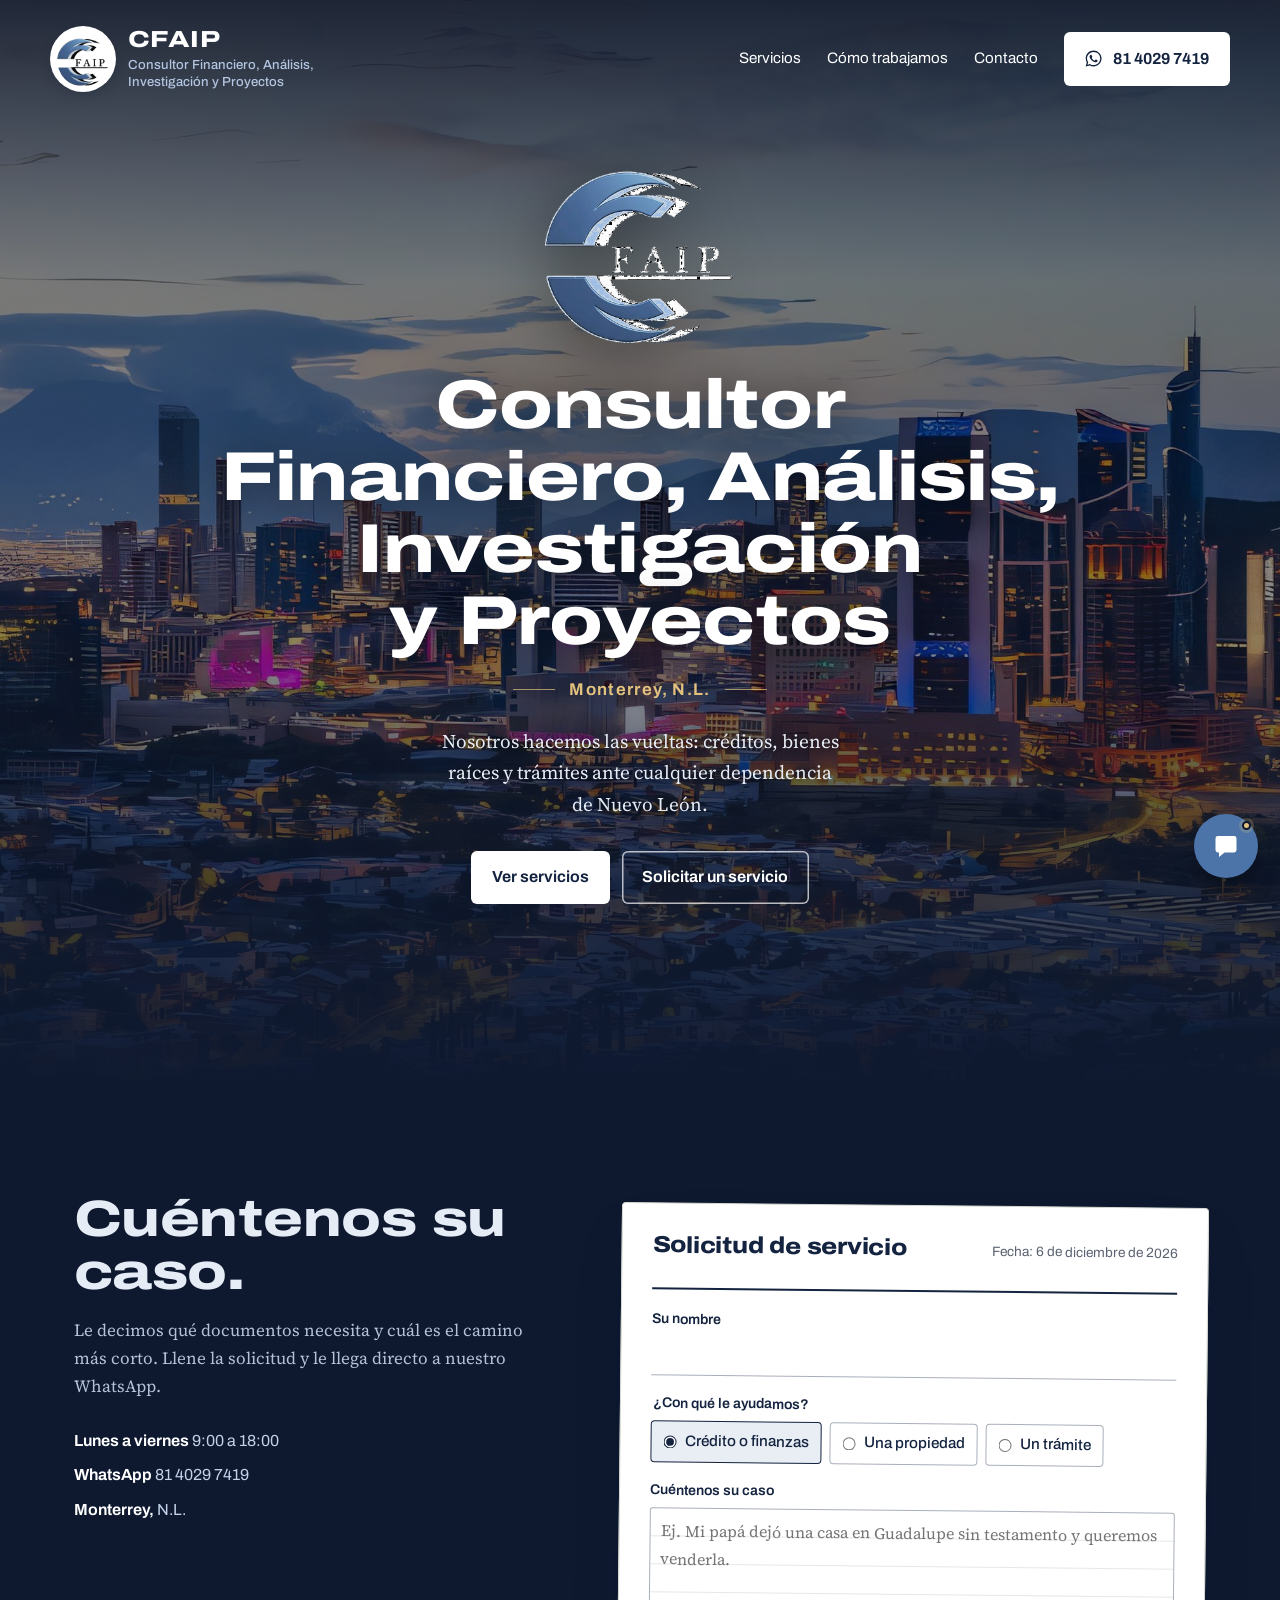
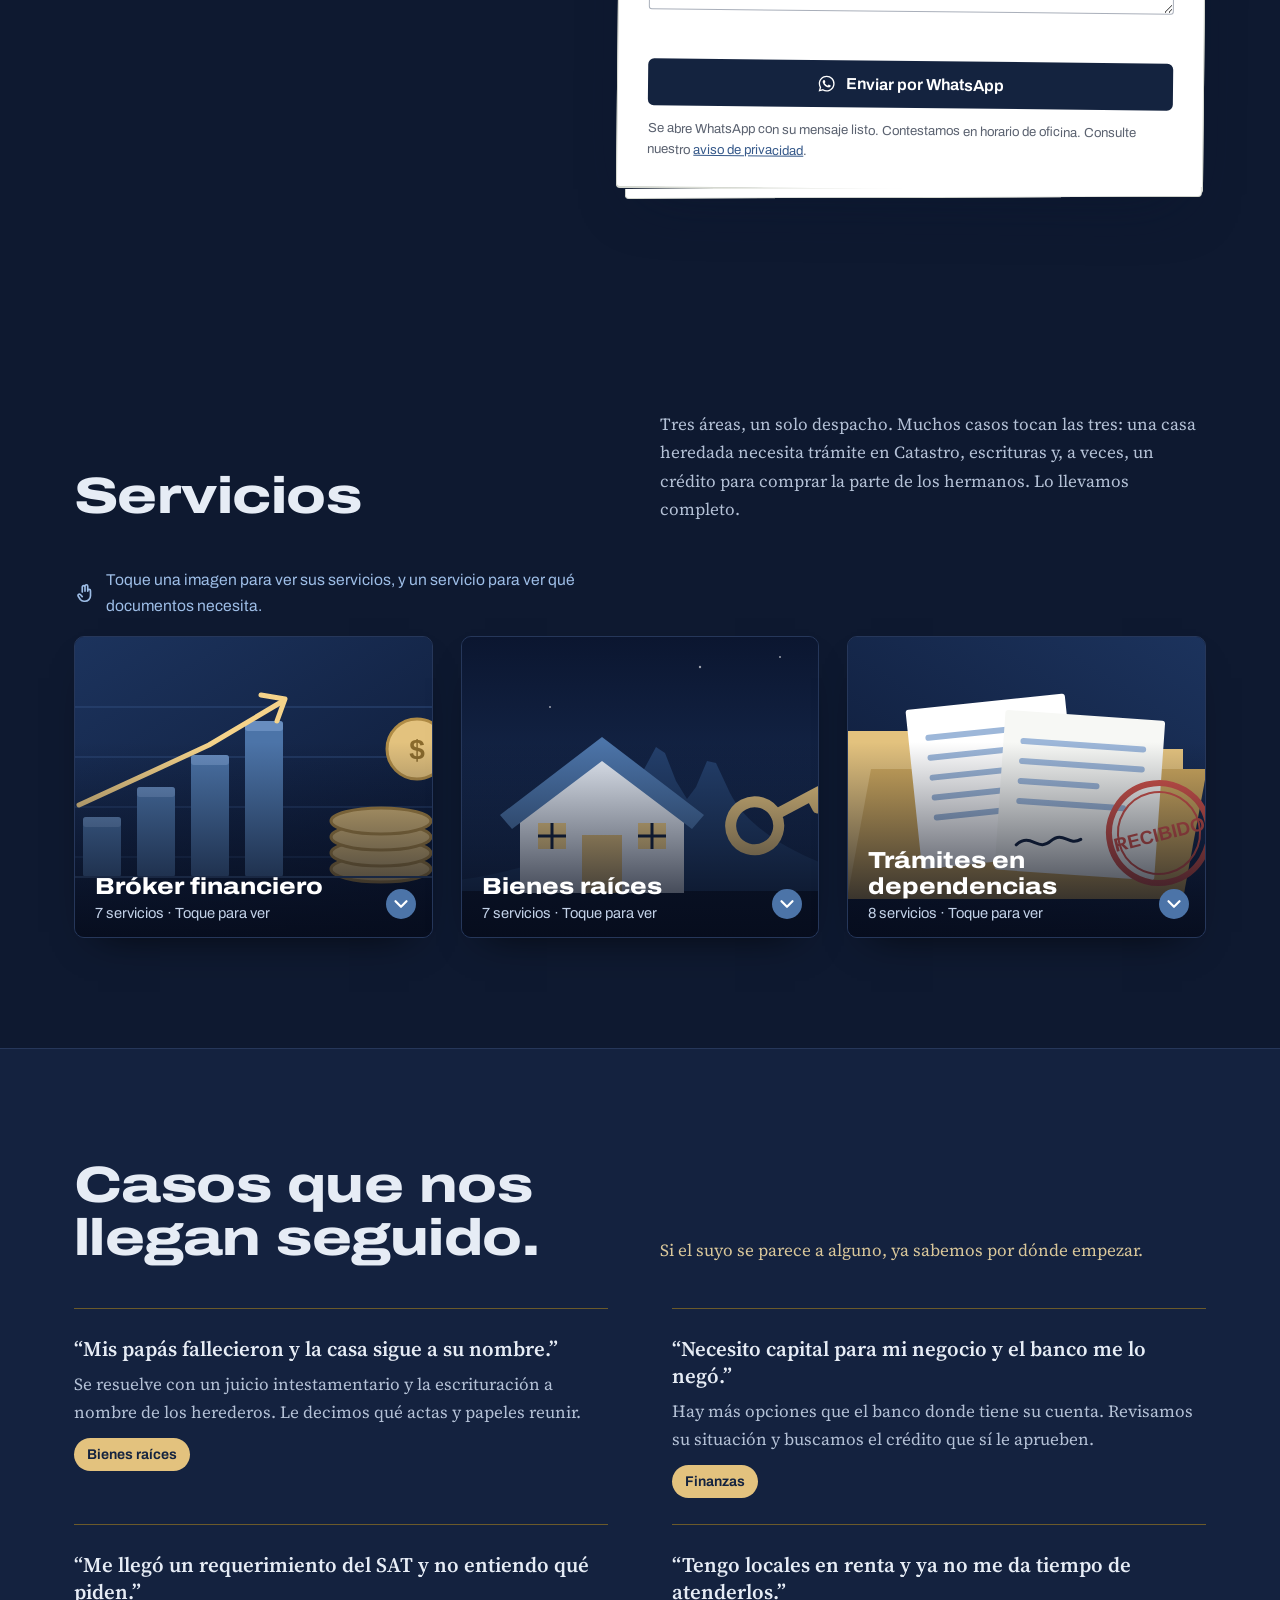
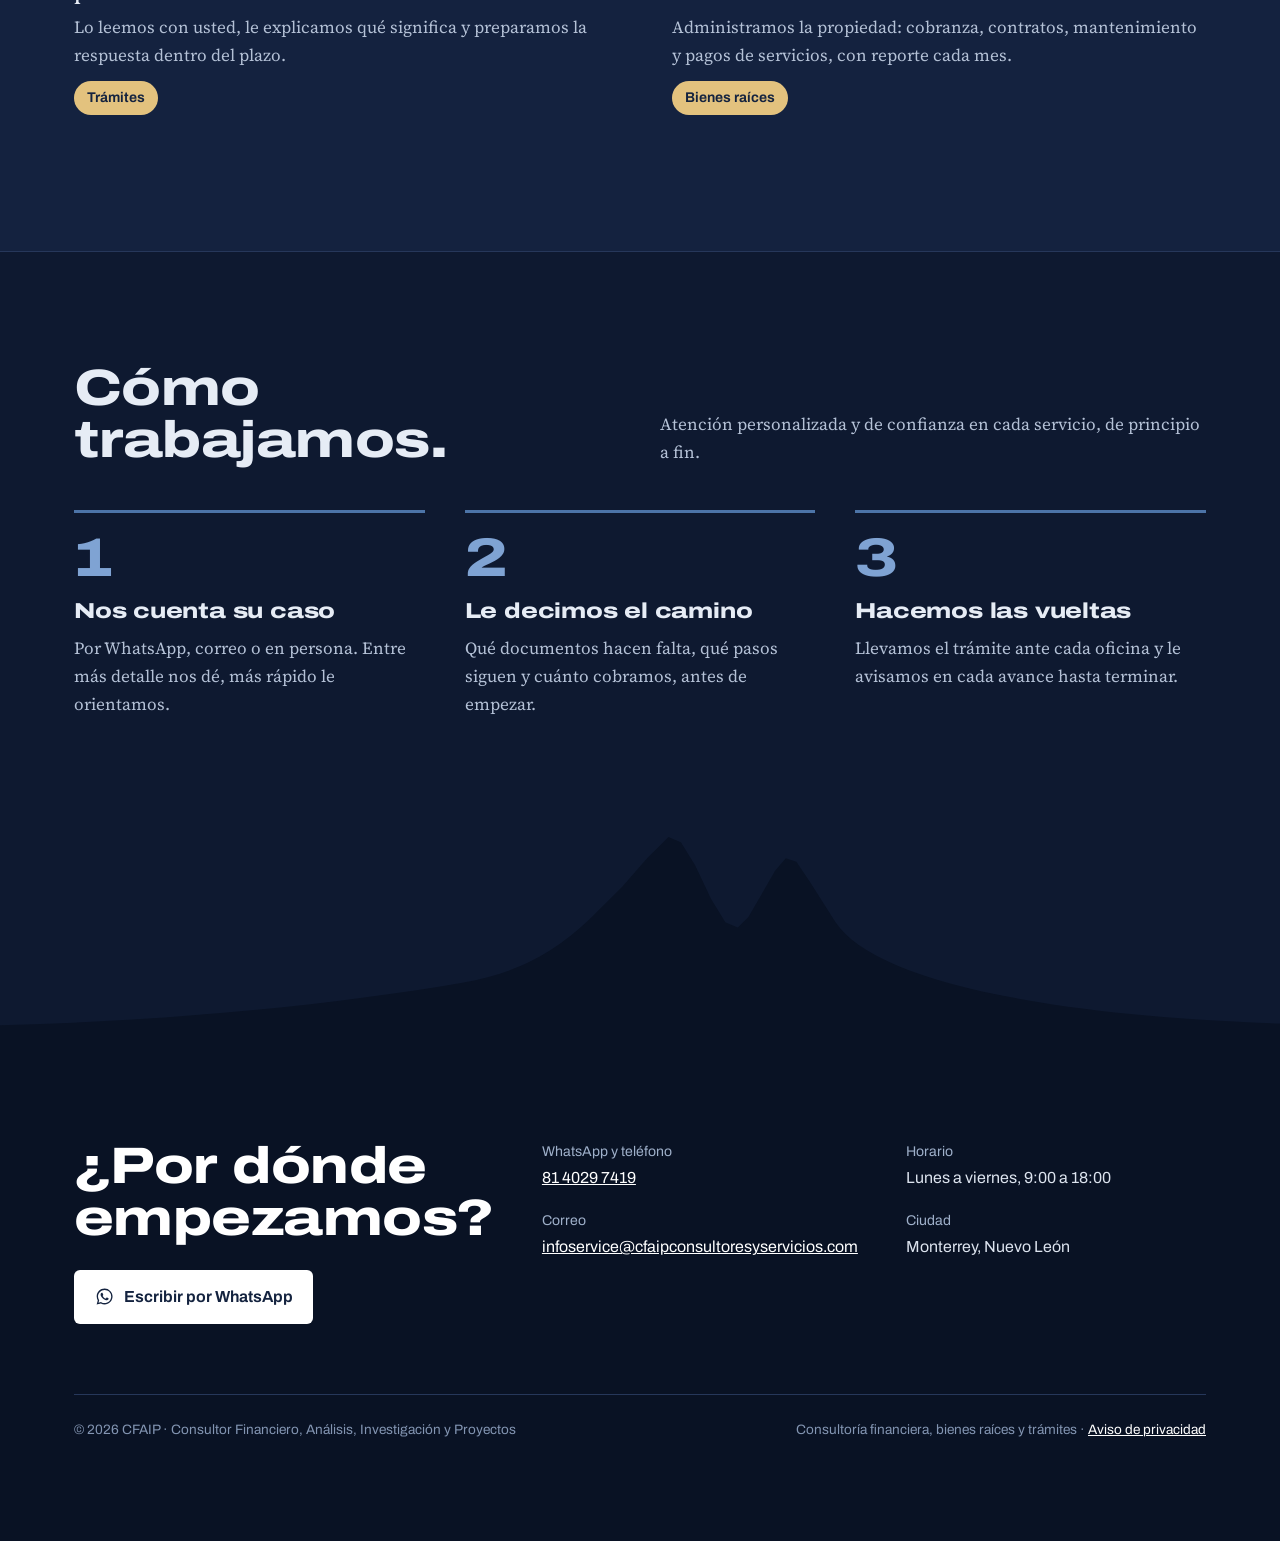
==== commit 659dc557: "Portada: foto ampliada en alta resolución y desenfoque mínimo Co-Authored-By: Claude Opus 5.5 <norep" ====
--- a/index.html
+++ b/index.html
@@ -102,8 +102,8 @@
 /* Portada: cielo de Monterrey */
 .cielo{position:relative;overflow:hidden;color:#fff;
   background:#0C1A36;isolation:isolate}
-/* Foto de fondo: desenfoque suave para que no se pixele (la foto es de baja resolución) */
-.cielo::before{content:"";position:absolute;inset:-24px;z-index:-2;background:url(img/portada.jpg) center 58%/cover no-repeat;filter:blur(2.5px) saturate(1.1);transform:scale(1.03)}
+/* Foto de fondo (ampliada con IA): un desenfoque mínimo suaviza los bordes de la ampliación */
+.cielo::before{content:"";position:absolute;inset:-24px;z-index:-2;background:url(img/portada.jpg) center 58%/cover no-repeat;filter:blur(.6px) saturate(1.05);transform:scale(1.01)}
 .cielo::after{content:"";position:absolute;inset:0;z-index:-1;pointer-events:none;
   background:linear-gradient(180deg,rgba(6,12,28,.88) 0%,rgba(6,12,28,.52) 26%,rgba(6,12,28,.46) 60%,rgba(14,25,48,.84) 88%,var(--fondo) 100%)}
 .cielo .marca{color:#fff}
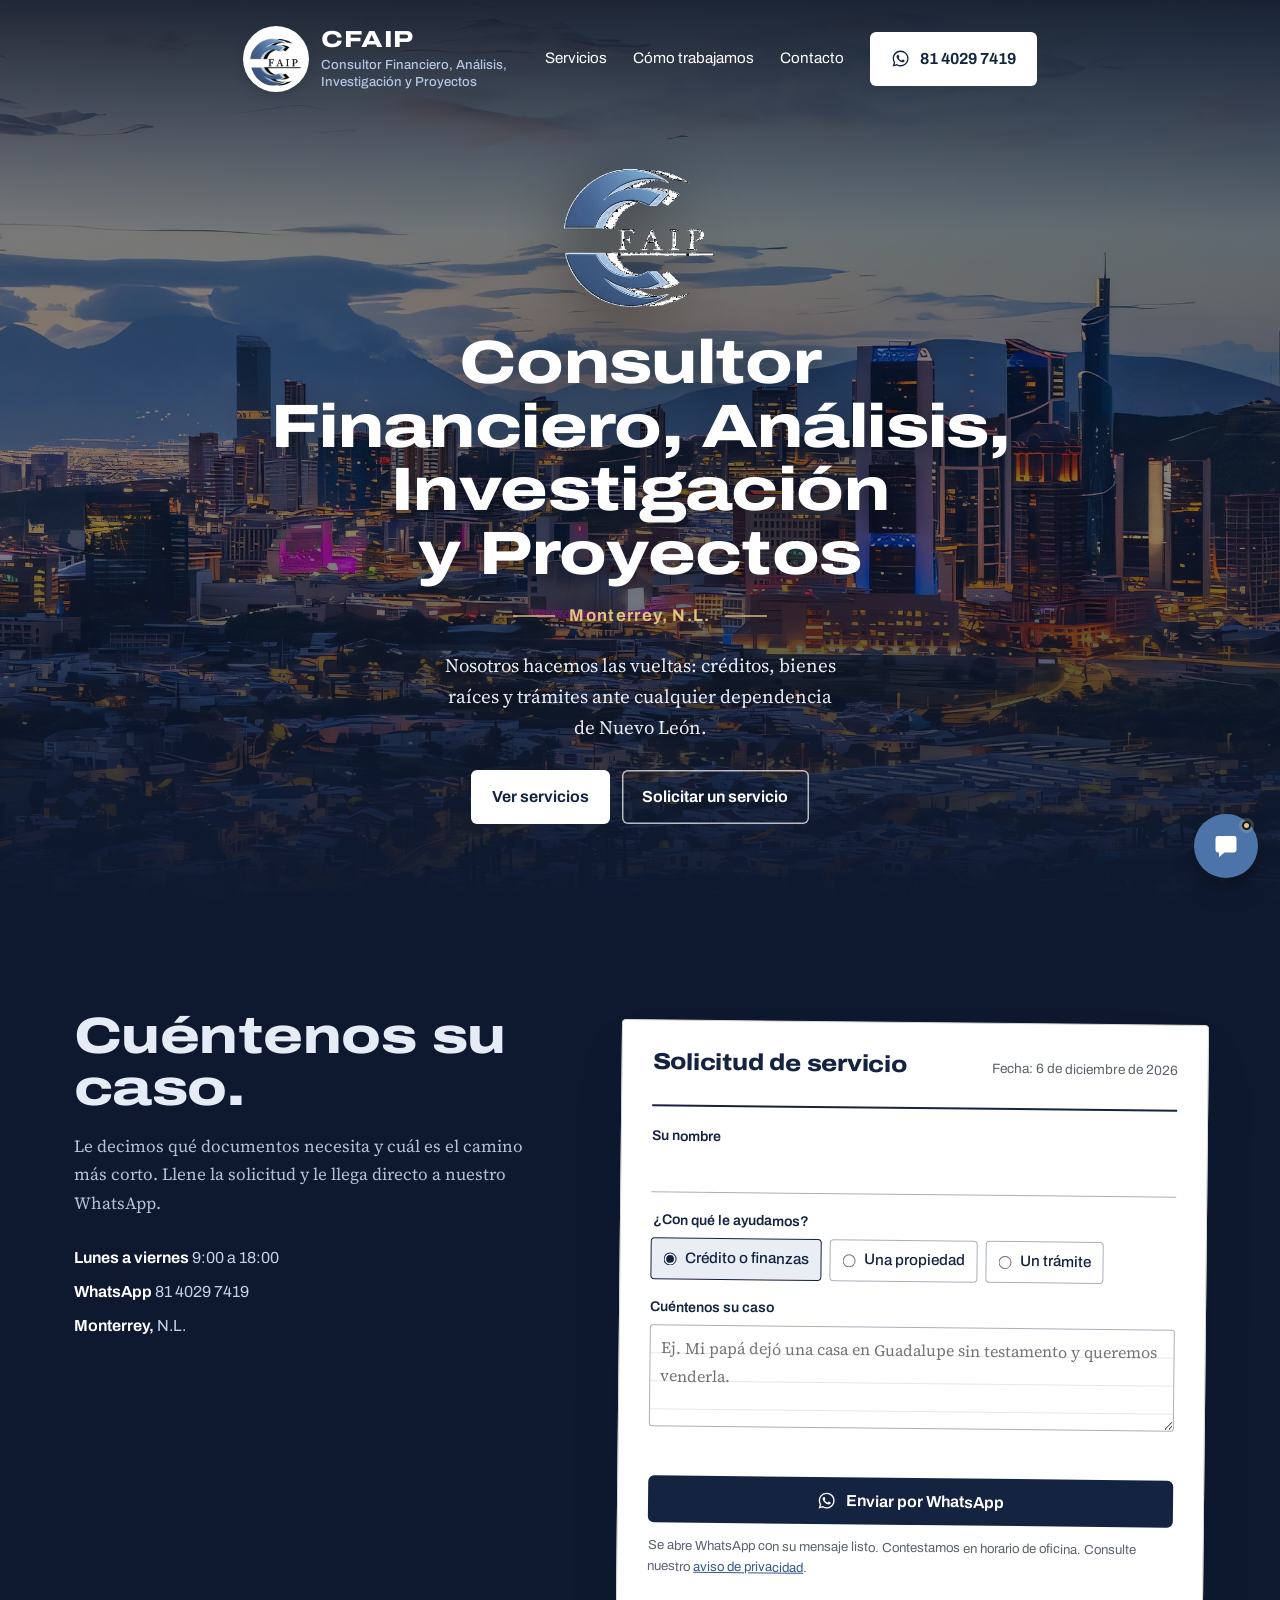
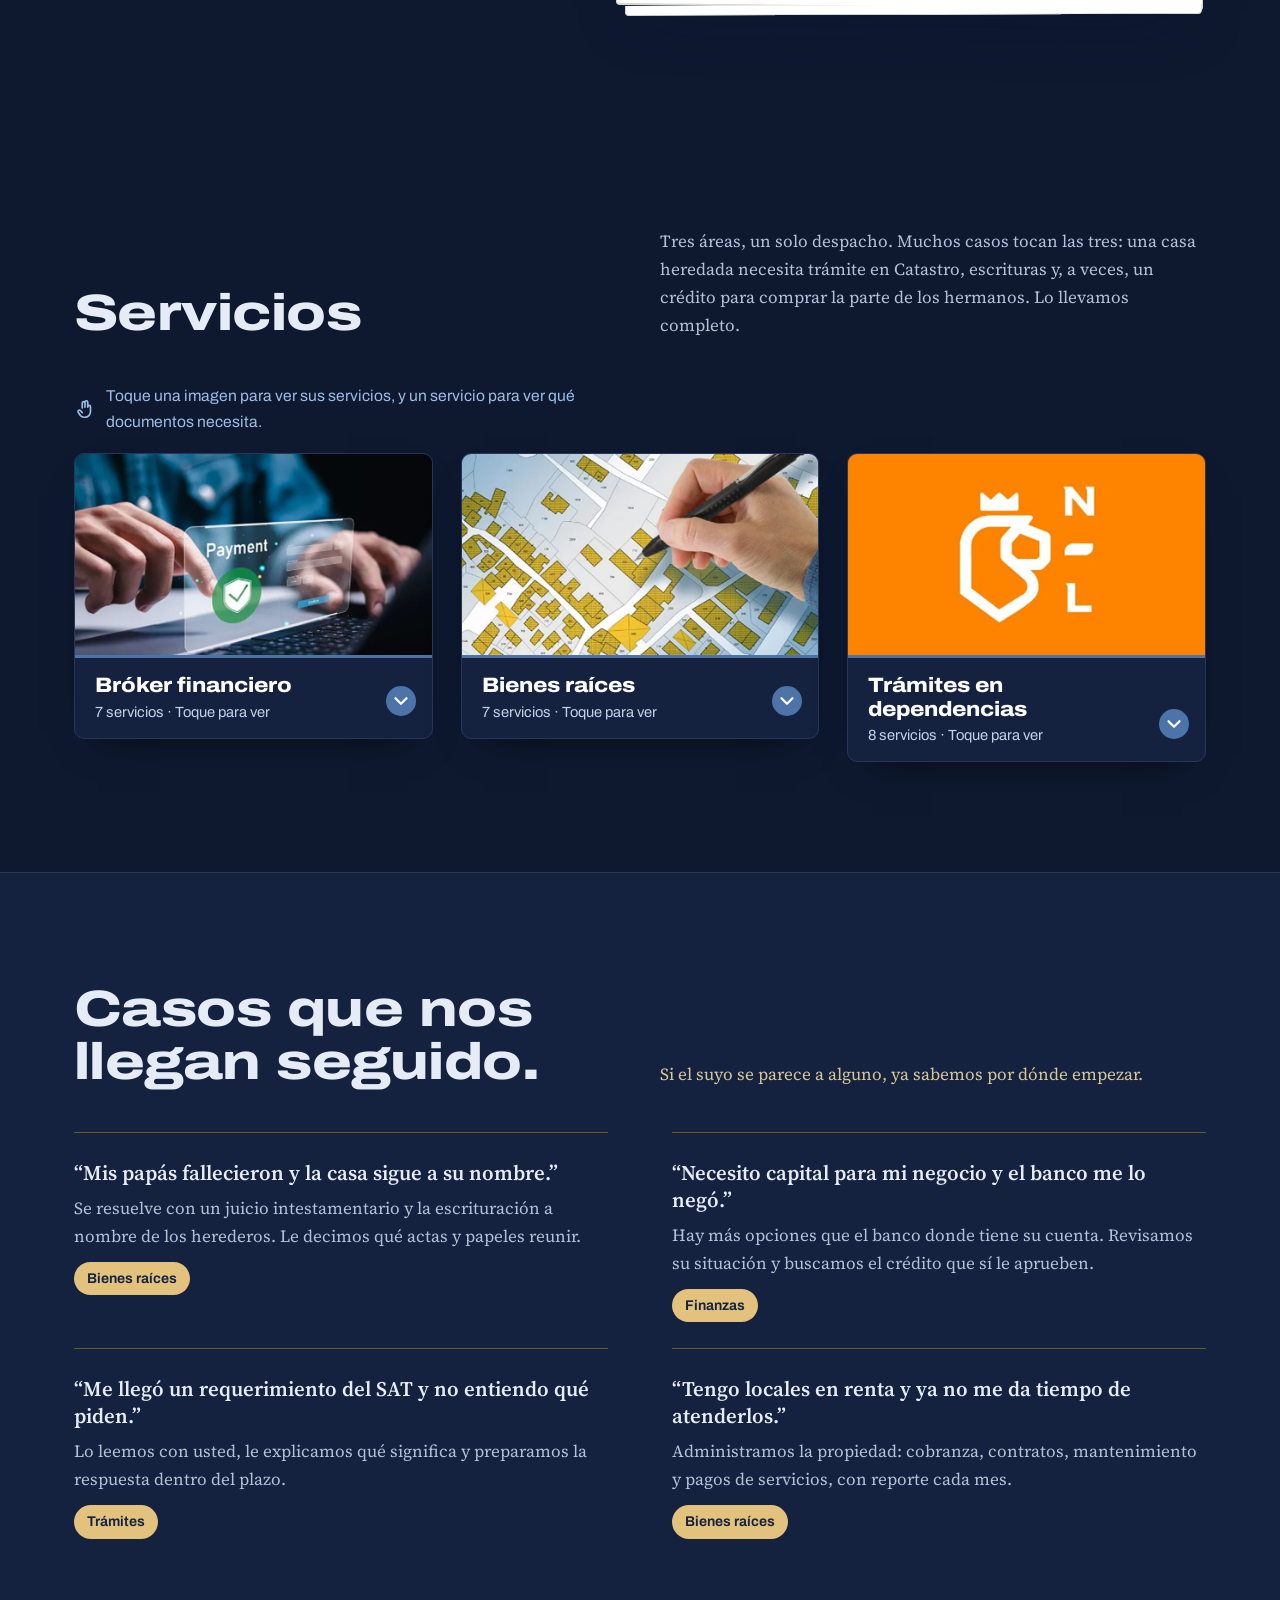
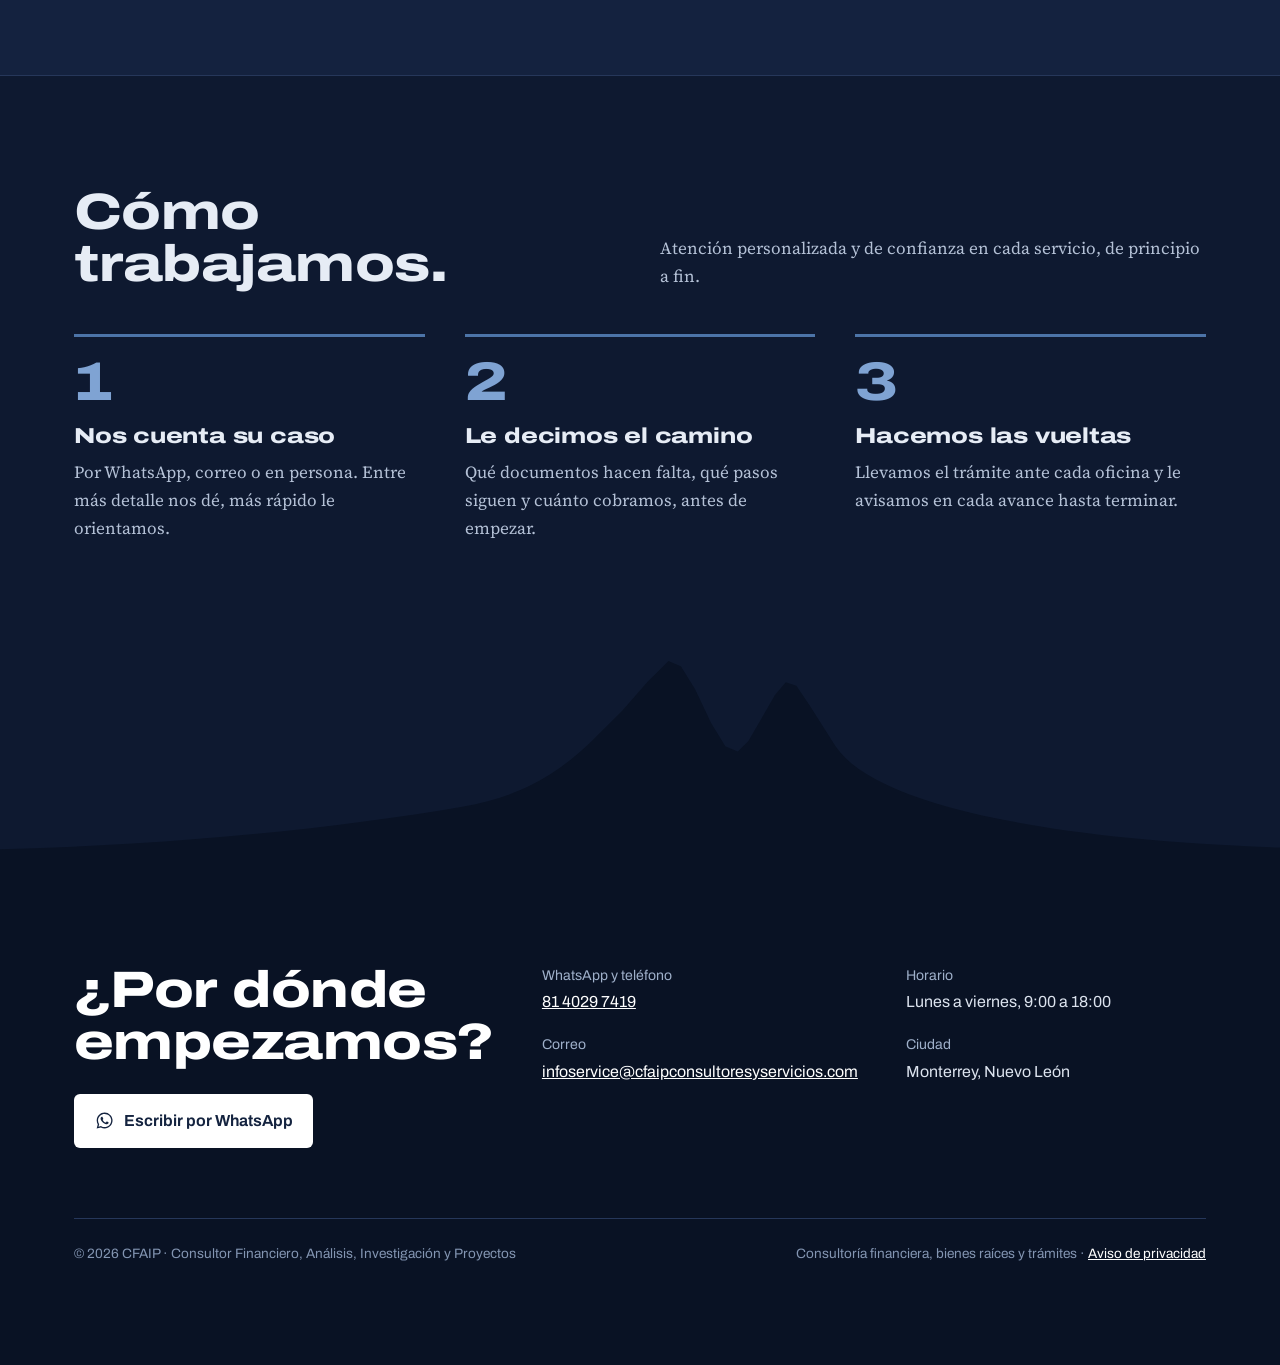
==== commit c5ddf2f2: "Portada a pantalla completa y fotos de servicios de la página original Co-Authored-By: Claude Opus 5" ====
--- a/index.html
+++ b/index.html
@@ -101,7 +101,7 @@
 
 /* Portada: cielo de Monterrey */
 .cielo{position:relative;overflow:hidden;color:#fff;
-  background:#0C1A36;isolation:isolate}
+  background:#0C1A36;isolation:isolate;min-height:100vh;min-height:100svh;display:flex;flex-direction:column}
 /* Foto de fondo (ampliada con IA): un desenfoque mínimo suaviza los bordes de la ampliación */
 .cielo::before{content:"";position:absolute;inset:-24px;z-index:-2;background:url(img/portada.jpg) center 58%/cover no-repeat;filter:blur(.6px) saturate(1.05);transform:scale(1.01)}
 .cielo::after{content:"";position:absolute;inset:0;z-index:-1;pointer-events:none;
@@ -113,12 +113,13 @@
 .cielo .barra nav a:not(.boton):hover{color:#DCE7F6}
 .boton.claro{background:#fff;color:var(--tinta)}
 .boton.claro:hover{background:#DCE6F3}
-.portada{position:relative;padding:40px 0 clamp(120px,14vw,200px)}
+.portada{position:relative;flex:1;display:flex;align-items:center;padding:2vh 0 6vh}
+.portada .contenedor{width:100%}
 .portada .contenedor{position:relative;z-index:2}
 .emblema{display:flex;flex-direction:column;align-items:center;text-align:center;padding-top:8px}
-.emblema-logo{width:clamp(130px,15vw,190px);height:auto;filter:drop-shadow(0 10px 30px rgba(0,0,0,.45))}
-.portada h1{font-size:clamp(2.1rem,5.4vw,4.6rem);line-height:1.04;max-width:17ch;margin-top:22px;color:#fff;text-wrap:balance;text-shadow:0 4px 40px rgba(0,0,0,.5)}
-.lugar{font-family:var(--sans);font-weight:650;letter-spacing:.08em;color:var(--manila);margin:18px 0 0;display:flex;align-items:center;gap:14px;max-width:none}
+.emblema-logo{width:clamp(84px,min(15vw,17vh),190px);height:auto;filter:drop-shadow(0 10px 30px rgba(0,0,0,.45))}
+.portada h1{font-size:clamp(1.9rem,min(5.4vw,6.8vh),4.6rem);line-height:1.04;max-width:17ch;margin-top:min(22px,2.2vh);color:#fff;text-wrap:balance;text-shadow:0 4px 40px rgba(0,0,0,.5)}
+.lugar{font-family:var(--sans);font-weight:650;letter-spacing:.08em;color:var(--manila);margin:min(18px,1.8vh) 0 0;display:flex;align-items:center;gap:14px;max-width:none}
 .lugar::before,.lugar::after{content:"";width:42px;height:1.5px;background:currentColor;opacity:.7}
 .acciones{display:flex;flex-wrap:wrap;gap:12px;justify-content:center}
 .boton.contorno{background:transparent;color:#fff;box-shadow:inset 0 0 0 1.5px rgba(255,255,255,.7)}
@@ -128,7 +129,7 @@
 .solicitar .contenedor{display:grid;grid-template-columns:.9fr 1.1fr;gap:64px;align-items:start}
 .solicitar h2{margin-bottom:18px}
 .solicitar-texto p{color:var(--texto-2)}
-.portada .intro{font-size:1.2rem;margin:22px auto 30px;max-width:40ch;color:#E6ECF5;text-shadow:0 1px 12px rgba(0,0,0,.85)}
+.portada .intro{font-size:clamp(1rem,2.1vh,1.2rem);margin:min(22px,2.2vh) auto min(30px,3vh);max-width:40ch;color:#E6ECF5;text-shadow:0 1px 12px rgba(0,0,0,.85)}
 .datos-rapidos{display:flex;flex-direction:column;gap:8px;font-family:var(--sans);font-size:1rem;color:#C3D2E8;margin-top:28px}
 .datos-rapidos b{color:#fff;font-weight:650}
 
@@ -171,15 +172,15 @@
 .categorias{display:grid;grid-template-columns:repeat(3,1fr);gap:28px;align-items:start}
 .tarjeta{position:relative;display:block;width:100%;padding:0;border:1px solid var(--linea-osc);border-radius:10px;overflow:hidden;cursor:pointer;background:var(--fondo-2);color:#fff;text-align:left;
   box-shadow:0 18px 40px -24px rgba(0,0,0,.8);transition:transform .2s,border-color .2s}
-.tarjeta img{width:100%;aspect-ratio:16/10;object-fit:cover;transition:transform .5s}
-.tarjeta::after{content:"";position:absolute;inset:0;background:linear-gradient(180deg,rgba(6,12,28,0) 35%,rgba(6,12,28,.92) 100%)}
-.tarjeta-texto{position:absolute;left:20px;right:56px;bottom:16px;z-index:1;font-family:var(--sans)}
-.tarjeta-texto b{display:block;font-stretch:115%;font-weight:800;font-size:1.45rem;line-height:1.1}
+.tarjeta img{width:100%;height:auto;aspect-ratio:16/9;object-fit:cover;transition:transform .5s}
+.tarjeta-texto{display:block;padding:16px 60px 18px 20px;font-family:var(--sans);border-top:3px solid var(--acero)}
+.tarjeta-texto b{display:block;font-stretch:112%;font-weight:800;font-size:1.3rem;line-height:1.15}
 .tarjeta-texto small{display:block;color:#C3D2E8;font-size:.92rem;margin-top:6px}
-.flecha{position:absolute;right:16px;bottom:18px;z-index:1;width:30px;height:30px;padding:4px;border-radius:50%;background:var(--acero);transition:transform .25s}
+.flecha{position:absolute;right:16px;bottom:22px;z-index:1;width:30px;height:30px;padding:4px;border-radius:50%;background:var(--acero);transition:transform .25s}
 .tarjeta:hover{border-color:var(--acero);transform:translateY(-3px)}
 .tarjeta:hover img{transform:scale(1.04)}
 .tarjeta[aria-expanded="true"]{border-color:var(--manila);border-bottom-left-radius:0;border-bottom-right-radius:0}
+.tarjeta[aria-expanded="true"] .tarjeta-texto{border-top-color:var(--manila)}
 .tarjeta[aria-expanded="true"] .flecha{transform:rotate(180deg);background:var(--manila);color:var(--tinta)}
 .servicios{list-style:none;margin:0;padding:6px 0;background:var(--fondo-2);border:1px solid var(--manila);border-top:0;border-radius:0 0 10px 10px}
 .servicios[hidden]{display:none}
@@ -252,7 +253,7 @@
   .barra nav a:not(.boton){display:none}
   .solicitar .contenedor{grid-template-columns:1fr;gap:36px}
   .portada h1{margin-top:14px}
-  .portada{padding-bottom:110px}
+  .portada{padding:3vh 0 7vh}
   .seccion{padding:76px 0}
   .seccion .encabezado{grid-template-columns:1fr;gap:16px}
   .lista-casos{grid-template-columns:1fr}
@@ -437,7 +438,7 @@
       <div class="categorias">
         <article class="categoria" id="categoria-fin">
           <button class="tarjeta" type="button" aria-expanded="false" aria-controls="lista-fin" data-cat="fin">
-            <img src="img/finanzas.svg" alt="" width="480" height="300" loading="lazy">
+            <img src="img/finanzas.jpg" alt="" width="942" height="468" loading="lazy">
             <span class="tarjeta-texto"><b>Bróker financiero</b><small>Ver servicios</small></span>
             <svg class="flecha" viewBox="0 0 24 24" aria-hidden="true"><path fill="none" stroke="currentColor" stroke-width="2.4" stroke-linecap="round" stroke-linejoin="round" d="m6 9 6 6 6-6"/></svg>
           </button>
@@ -445,7 +446,7 @@
         </article>
         <article class="categoria" id="categoria-bie">
           <button class="tarjeta" type="button" aria-expanded="false" aria-controls="lista-bie" data-cat="bie">
-            <img src="img/bienes-raices.svg" alt="" width="480" height="300" loading="lazy">
+            <img src="img/bienes-raices.jpg" alt="" width="942" height="468" loading="lazy">
             <span class="tarjeta-texto"><b>Bienes raíces</b><small>Ver servicios</small></span>
             <svg class="flecha" viewBox="0 0 24 24" aria-hidden="true"><path fill="none" stroke="currentColor" stroke-width="2.4" stroke-linecap="round" stroke-linejoin="round" d="m6 9 6 6 6-6"/></svg>
           </button>
@@ -453,7 +454,7 @@
         </article>
         <article class="categoria" id="categoria-tra">
           <button class="tarjeta" type="button" aria-expanded="false" aria-controls="lista-tra" data-cat="tra">
-            <img src="img/tramites.svg" alt="" width="480" height="300" loading="lazy">
+            <img src="img/tramites.jpg" alt="" width="942" height="468" loading="lazy">
             <span class="tarjeta-texto"><b>Trámites en dependencias</b><small>Ver servicios</small></span>
             <svg class="flecha" viewBox="0 0 24 24" aria-hidden="true"><path fill="none" stroke="currentColor" stroke-width="2.4" stroke-linecap="round" stroke-linejoin="round" d="m6 9 6 6 6-6"/></svg>
           </button>
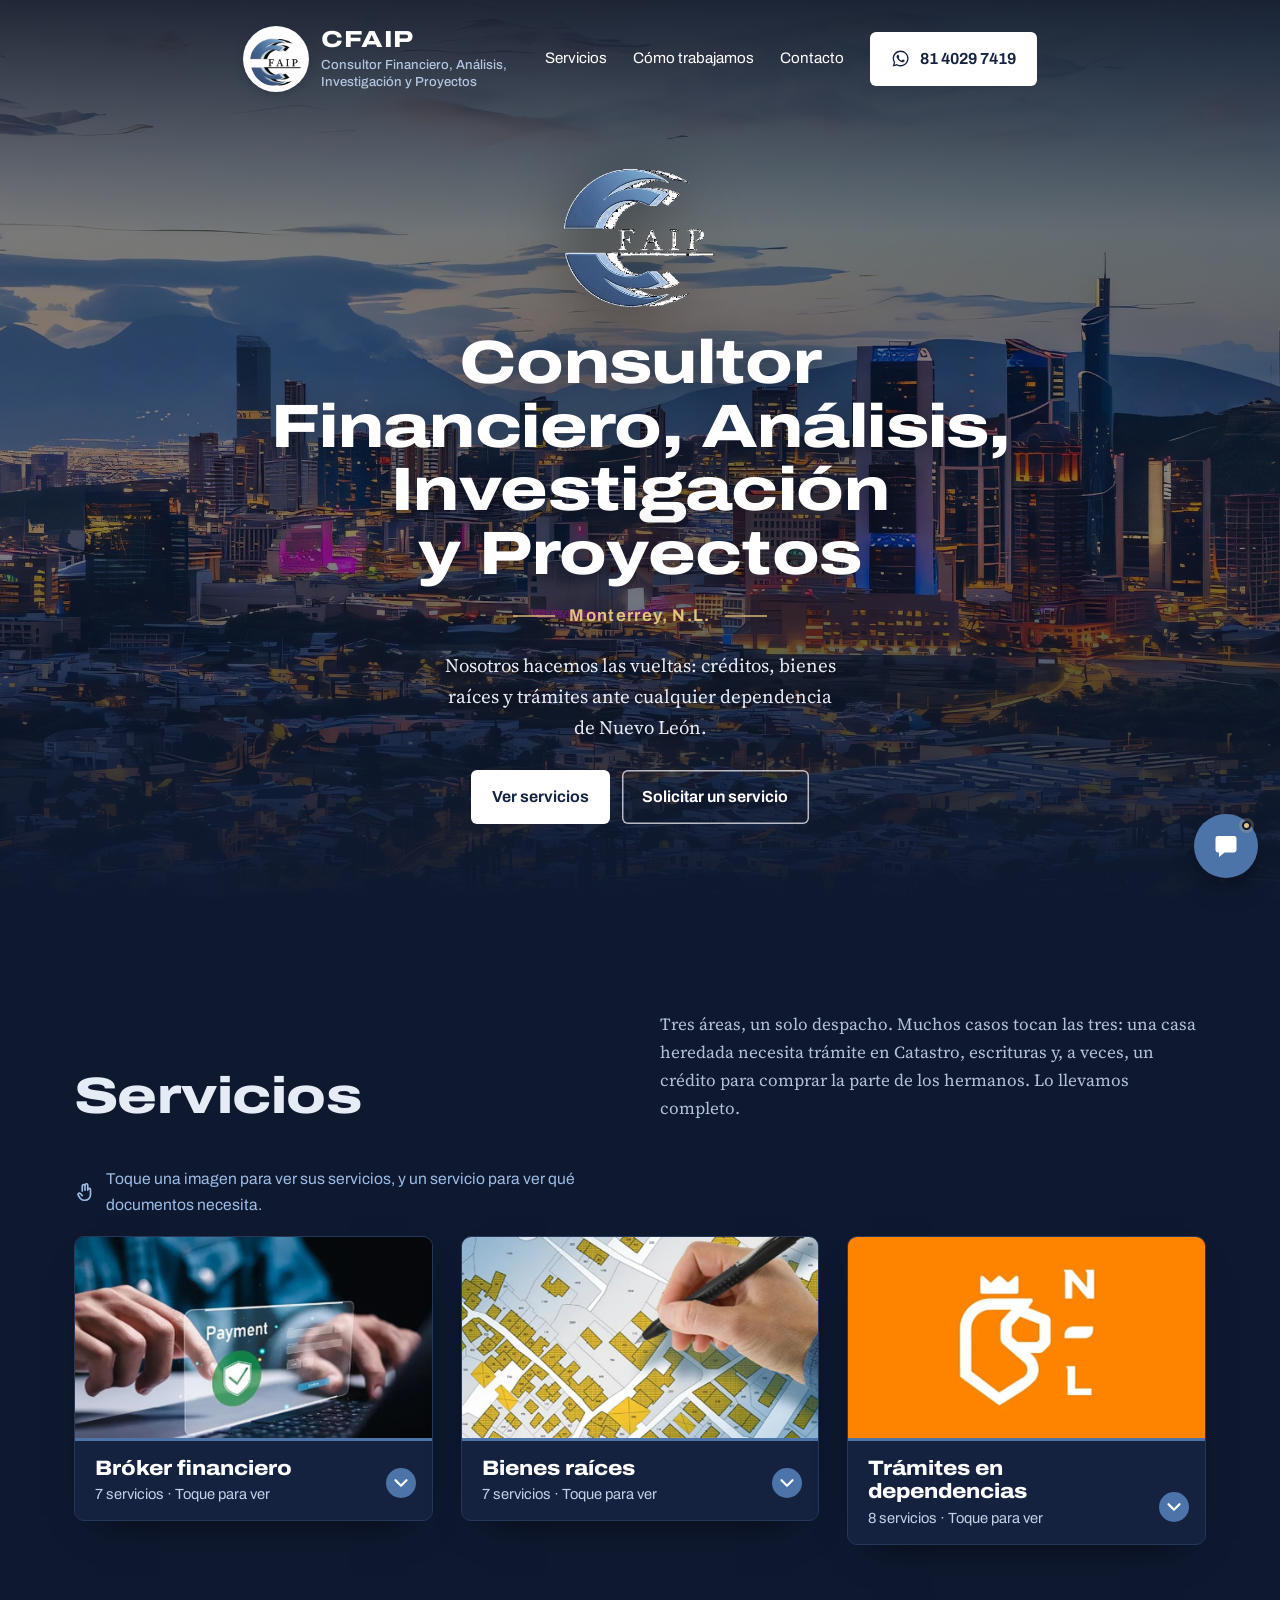
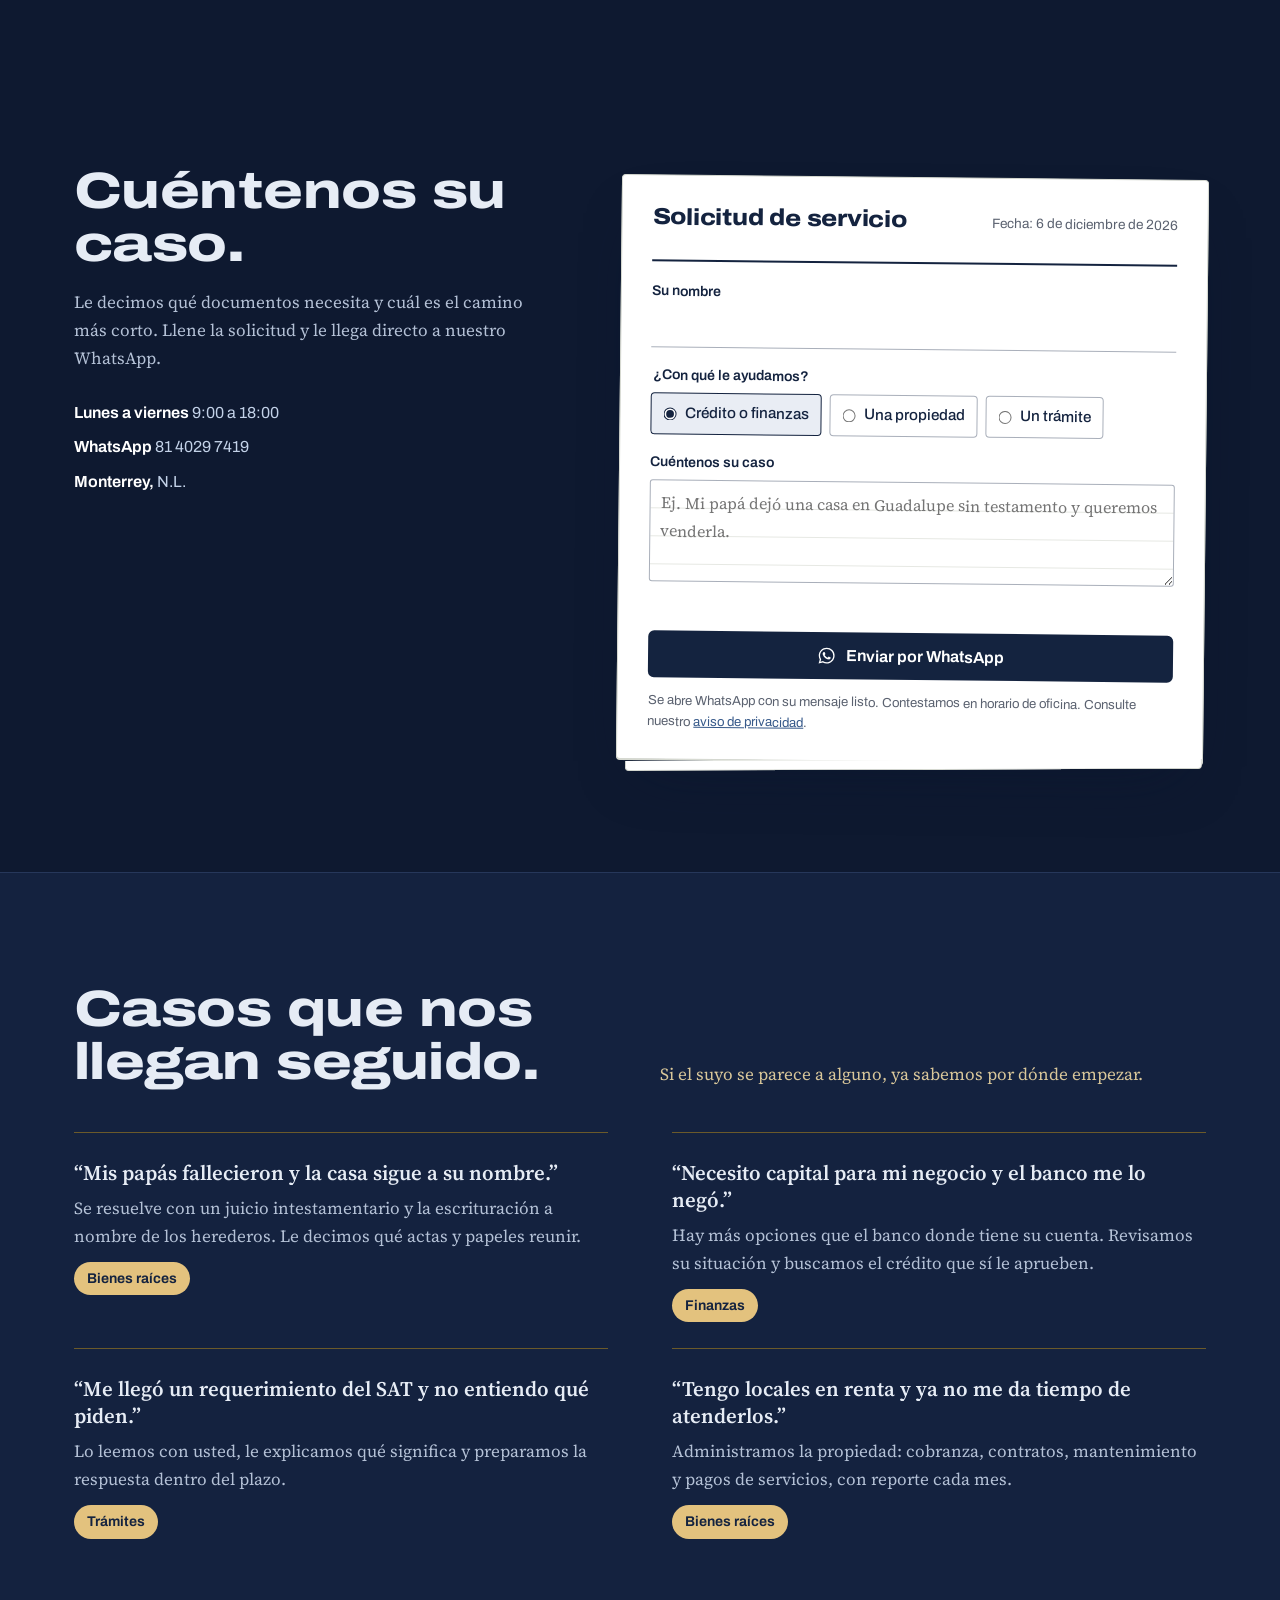
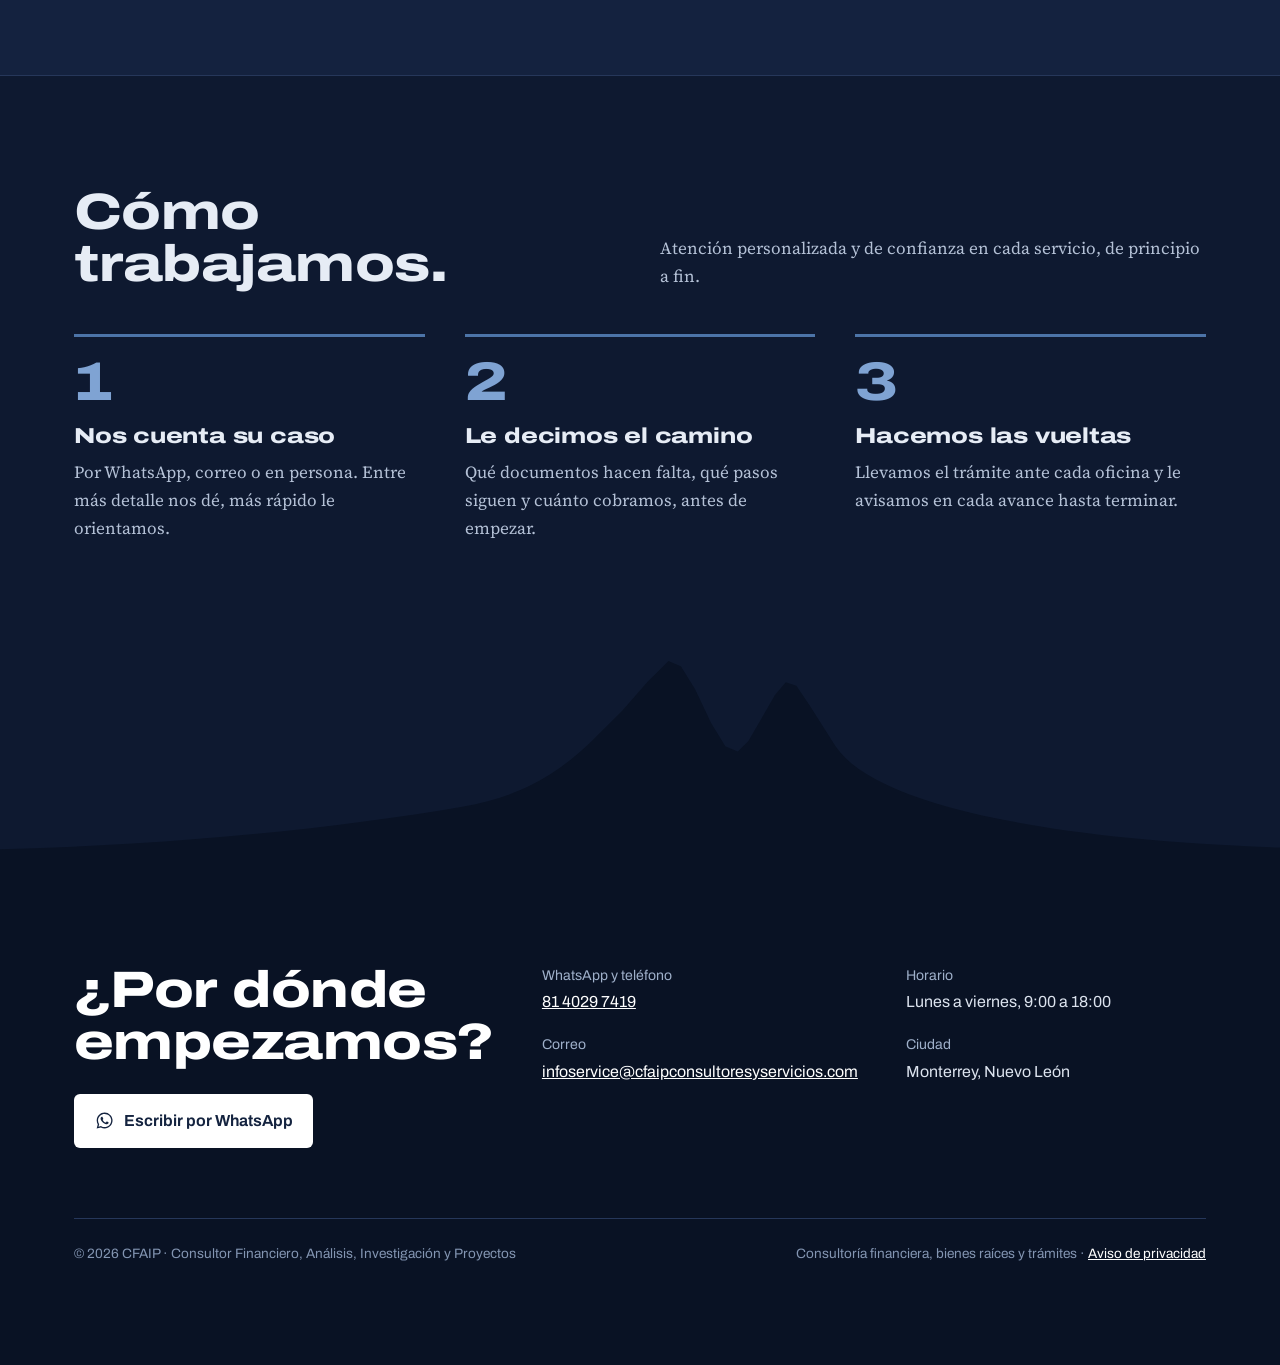
==== commit 28ef255d: "Servicios antes de la solicitud Co-Authored-By: Claude Opus 5.5 <noreply@anthropic.com> Claude-Sessi" ====
--- a/index.html
+++ b/index.html
@@ -380,6 +380,61 @@
 </div>
 
 <main>
+  <section class="seccion" id="servicios">
+    <div class="contenedor">
+      <div class="encabezado">
+        <h2>Servicios</h2>
+        <p>Tres áreas, un solo despacho. Muchos casos tocan las tres: una casa heredada necesita trámite en Catastro, escrituras y, a veces, un crédito para comprar la parte de los hermanos. Lo llevamos completo.</p>
+      </div>
+
+      <p class="pista"><svg viewBox="0 0 24 24" aria-hidden="true"><path fill="none" stroke="currentColor" stroke-width="1.8" stroke-linecap="round" stroke-linejoin="round" d="M9 11V5.5a1.5 1.5 0 0 1 3 0V10m0-.5V4.5a1.5 1.5 0 0 1 3 0V10m0-.5a1.5 1.5 0 0 1 3 0V15a6 6 0 0 1-6 6h-1.2a5 5 0 0 1-3.9-1.9L4.6 15.6a1.5 1.5 0 0 1 2.3-1.9L9 16"/></svg>Toque una imagen para ver sus servicios, y un servicio para ver qué documentos necesita.</p>
+      <div class="categorias">
+        <article class="categoria" id="categoria-fin">
+          <button class="tarjeta" type="button" aria-expanded="false" aria-controls="lista-fin" data-cat="fin">
+            <img src="img/finanzas.jpg" alt="" width="942" height="468" loading="lazy">
+            <span class="tarjeta-texto"><b>Bróker financiero</b><small>Ver servicios</small></span>
+            <svg class="flecha" viewBox="0 0 24 24" aria-hidden="true"><path fill="none" stroke="currentColor" stroke-width="2.4" stroke-linecap="round" stroke-linejoin="round" d="m6 9 6 6 6-6"/></svg>
+          </button>
+          <ul class="servicios" id="lista-fin" hidden></ul>
+        </article>
+        <article class="categoria" id="categoria-bie">
+          <button class="tarjeta" type="button" aria-expanded="false" aria-controls="lista-bie" data-cat="bie">
+            <img src="img/bienes-raices.jpg" alt="" width="942" height="468" loading="lazy">
+            <span class="tarjeta-texto"><b>Bienes raíces</b><small>Ver servicios</small></span>
+            <svg class="flecha" viewBox="0 0 24 24" aria-hidden="true"><path fill="none" stroke="currentColor" stroke-width="2.4" stroke-linecap="round" stroke-linejoin="round" d="m6 9 6 6 6-6"/></svg>
+          </button>
+          <ul class="servicios" id="lista-bie" hidden></ul>
+        </article>
+        <article class="categoria" id="categoria-tra">
+          <button class="tarjeta" type="button" aria-expanded="false" aria-controls="lista-tra" data-cat="tra">
+            <img src="img/tramites.jpg" alt="" width="942" height="468" loading="lazy">
+            <span class="tarjeta-texto"><b>Trámites en dependencias</b><small>Ver servicios</small></span>
+            <svg class="flecha" viewBox="0 0 24 24" aria-hidden="true"><path fill="none" stroke="currentColor" stroke-width="2.4" stroke-linecap="round" stroke-linejoin="round" d="m6 9 6 6 6-6"/></svg>
+          </button>
+          <ul class="servicios" id="lista-tra" hidden></ul>
+        </article>
+      </div>
+    </div>
+  </section>
+
+  <dialog class="ficha" id="ficha" aria-labelledby="ficha-titulo">
+    <div class="ficha-cuerpo">
+      <header>
+        <p class="ficha-area" id="ficha-area"></p>
+        <h3 id="ficha-titulo"></h3>
+        <button class="ficha-cerrar" type="button" data-cerrar aria-label="Cerrar"><svg viewBox="0 0 24 24" aria-hidden="true"><path stroke="currentColor" stroke-width="2.2" stroke-linecap="round" d="m6 6 12 12M18 6 6 18"/></svg></button>
+      </header>
+      <p id="ficha-desc"></p>
+      <h4>Qué documentos se piden</h4>
+      <ul class="ficha-docs" id="ficha-docs"></ul>
+      <p class="ficha-nota">Es la lista general. Al revisar su caso le confirmamos exactamente qué hace falta, sin costo.</p>
+      <div class="ficha-acciones">
+        <a class="boton" id="ficha-wa" href="#" target="_blank" rel="noopener"><svg aria-hidden="true"><use href="#wa"/></svg>Preguntar por este servicio</a>
+        <button class="siguiente" type="button" data-cerrar>Ver otros servicios</button>
+      </div>
+    </div>
+  </dialog>
+
   <section class="seccion solicitar" id="solicitar">
     <div class="contenedor">
       <div class="solicitar-texto">
@@ -426,61 +481,6 @@
       </form>
     </div>
   </section>
-
-  <section class="seccion" id="servicios">
-    <div class="contenedor">
-      <div class="encabezado">
-        <h2>Servicios</h2>
-        <p>Tres áreas, un solo despacho. Muchos casos tocan las tres: una casa heredada necesita trámite en Catastro, escrituras y, a veces, un crédito para comprar la parte de los hermanos. Lo llevamos completo.</p>
-      </div>
-
-      <p class="pista"><svg viewBox="0 0 24 24" aria-hidden="true"><path fill="none" stroke="currentColor" stroke-width="1.8" stroke-linecap="round" stroke-linejoin="round" d="M9 11V5.5a1.5 1.5 0 0 1 3 0V10m0-.5V4.5a1.5 1.5 0 0 1 3 0V10m0-.5a1.5 1.5 0 0 1 3 0V15a6 6 0 0 1-6 6h-1.2a5 5 0 0 1-3.9-1.9L4.6 15.6a1.5 1.5 0 0 1 2.3-1.9L9 16"/></svg>Toque una imagen para ver sus servicios, y un servicio para ver qué documentos necesita.</p>
-      <div class="categorias">
-        <article class="categoria" id="categoria-fin">
-          <button class="tarjeta" type="button" aria-expanded="false" aria-controls="lista-fin" data-cat="fin">
-            <img src="img/finanzas.jpg" alt="" width="942" height="468" loading="lazy">
-            <span class="tarjeta-texto"><b>Bróker financiero</b><small>Ver servicios</small></span>
-            <svg class="flecha" viewBox="0 0 24 24" aria-hidden="true"><path fill="none" stroke="currentColor" stroke-width="2.4" stroke-linecap="round" stroke-linejoin="round" d="m6 9 6 6 6-6"/></svg>
-          </button>
-          <ul class="servicios" id="lista-fin" hidden></ul>
-        </article>
-        <article class="categoria" id="categoria-bie">
-          <button class="tarjeta" type="button" aria-expanded="false" aria-controls="lista-bie" data-cat="bie">
-            <img src="img/bienes-raices.jpg" alt="" width="942" height="468" loading="lazy">
-            <span class="tarjeta-texto"><b>Bienes raíces</b><small>Ver servicios</small></span>
-            <svg class="flecha" viewBox="0 0 24 24" aria-hidden="true"><path fill="none" stroke="currentColor" stroke-width="2.4" stroke-linecap="round" stroke-linejoin="round" d="m6 9 6 6 6-6"/></svg>
-          </button>
-          <ul class="servicios" id="lista-bie" hidden></ul>
-        </article>
-        <article class="categoria" id="categoria-tra">
-          <button class="tarjeta" type="button" aria-expanded="false" aria-controls="lista-tra" data-cat="tra">
-            <img src="img/tramites.jpg" alt="" width="942" height="468" loading="lazy">
-            <span class="tarjeta-texto"><b>Trámites en dependencias</b><small>Ver servicios</small></span>
-            <svg class="flecha" viewBox="0 0 24 24" aria-hidden="true"><path fill="none" stroke="currentColor" stroke-width="2.4" stroke-linecap="round" stroke-linejoin="round" d="m6 9 6 6 6-6"/></svg>
-          </button>
-          <ul class="servicios" id="lista-tra" hidden></ul>
-        </article>
-      </div>
-    </div>
-  </section>
-
-  <dialog class="ficha" id="ficha" aria-labelledby="ficha-titulo">
-    <div class="ficha-cuerpo">
-      <header>
-        <p class="ficha-area" id="ficha-area"></p>
-        <h3 id="ficha-titulo"></h3>
-        <button class="ficha-cerrar" type="button" data-cerrar aria-label="Cerrar"><svg viewBox="0 0 24 24" aria-hidden="true"><path stroke="currentColor" stroke-width="2.2" stroke-linecap="round" d="m6 6 12 12M18 6 6 18"/></svg></button>
-      </header>
-      <p id="ficha-desc"></p>
-      <h4>Qué documentos se piden</h4>
-      <ul class="ficha-docs" id="ficha-docs"></ul>
-      <p class="ficha-nota">Es la lista general. Al revisar su caso le confirmamos exactamente qué hace falta, sin costo.</p>
-      <div class="ficha-acciones">
-        <a class="boton" id="ficha-wa" href="#" target="_blank" rel="noopener"><svg aria-hidden="true"><use href="#wa"/></svg>Preguntar por este servicio</a>
-        <button class="siguiente" type="button" data-cerrar>Ver otros servicios</button>
-      </div>
-    </div>
-  </dialog>
 
   <section class="seccion casos">
     <div class="contenedor">
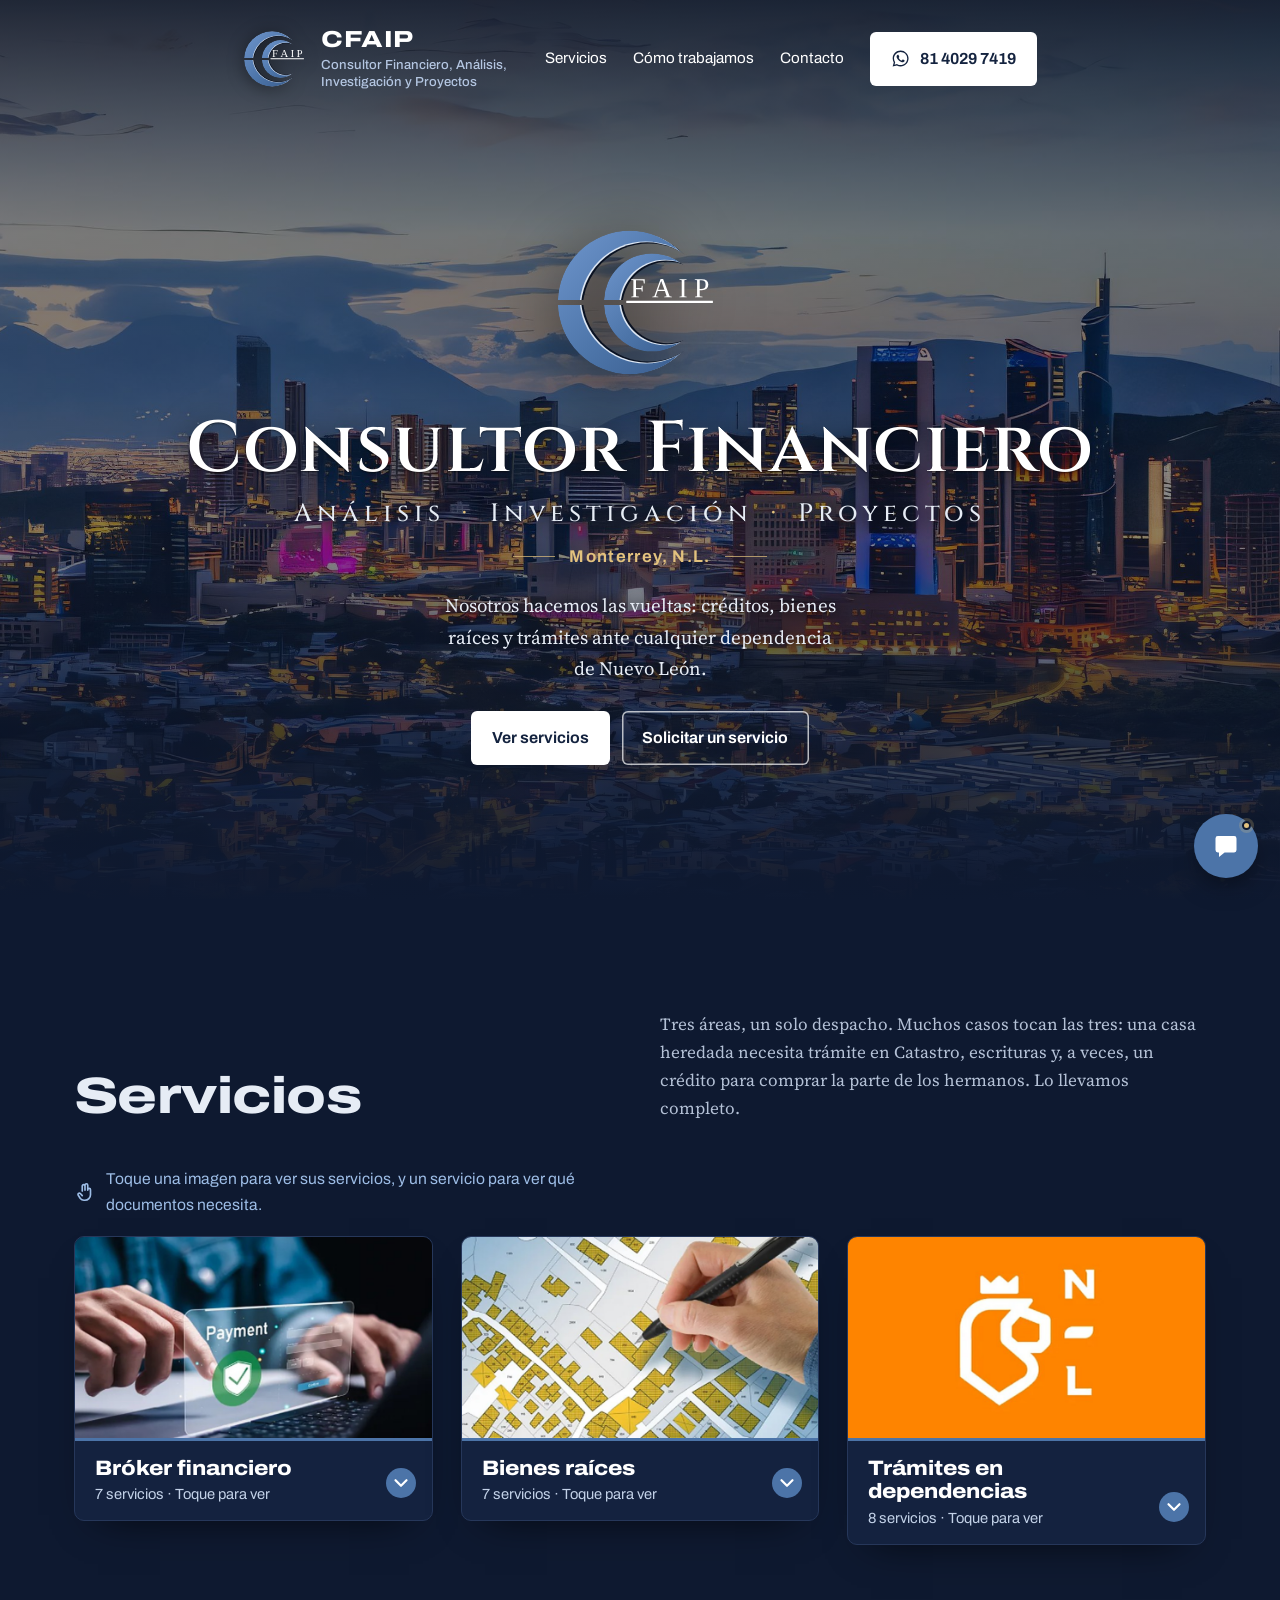
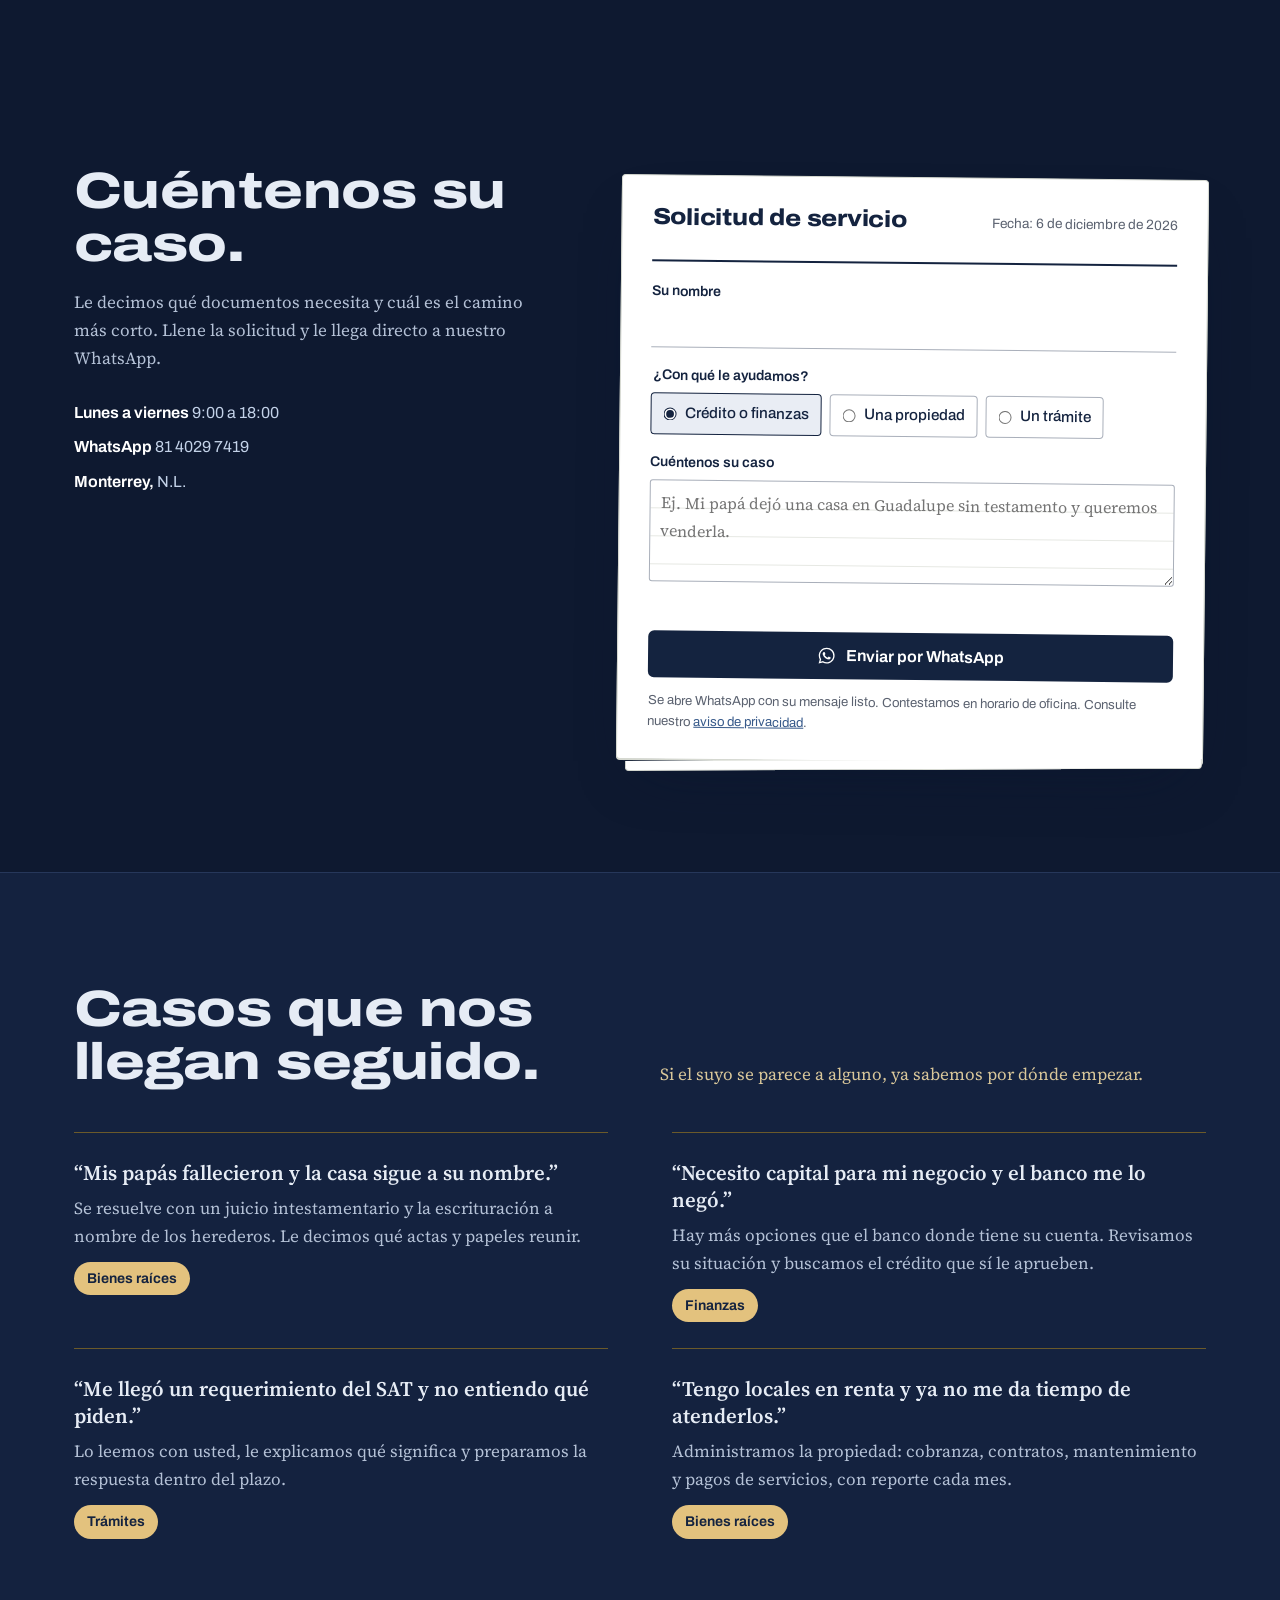
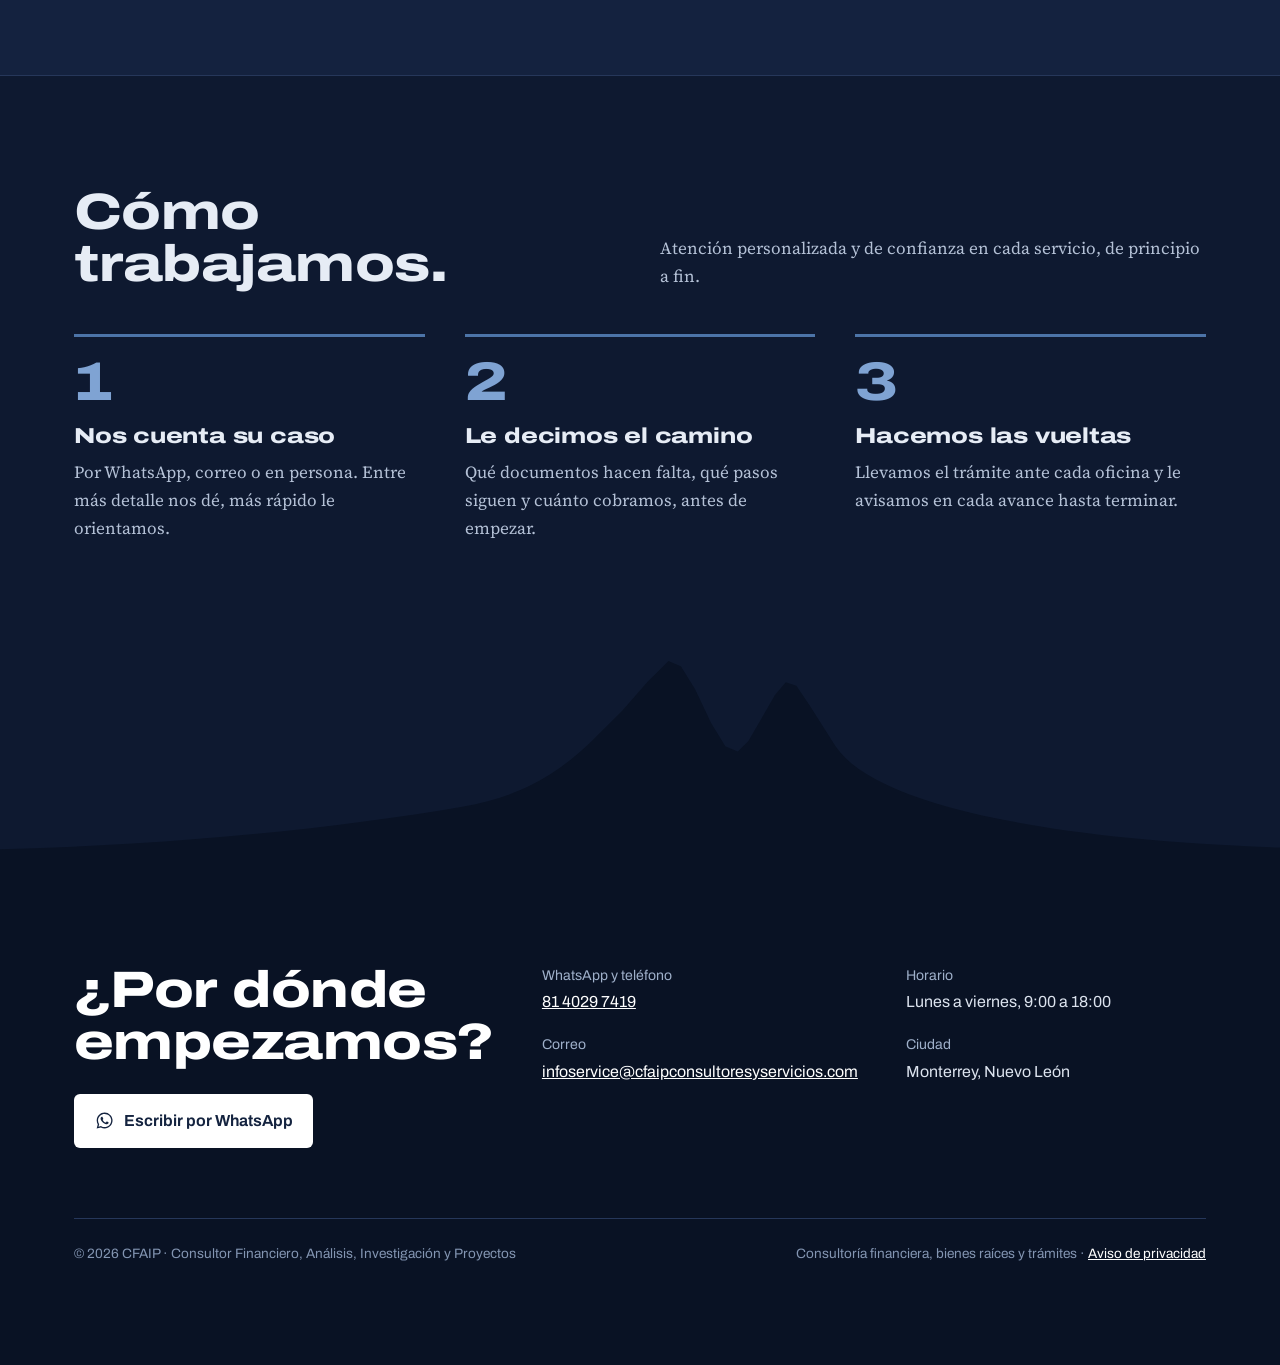
==== commit cc3bd616: "Logo vectorial, imagen para compartir y nombre con más presencia - Logo redibujado como SVG (versión" ====
--- a/index.html
+++ b/index.html
@@ -8,8 +8,8 @@
 <!-- Dirección base: cambiar a https://cfaipconsultoresyservicios.com/ al conectar el dominio (aquí, en og:url, og:image, JSON-LD y sitemap.xml) -->
 <link rel="canonical" href="https://draguz-web.github.io/cfaip-web/">
 <meta name="theme-color" content="#0B1428">
-<link rel="icon" href="img/logo.png">
-<link rel="apple-touch-icon" href="img/logo.png">
+<link rel="icon" href="img/logo.svg" type="image/svg+xml">
+<link rel="apple-touch-icon" href="img/icono.png">
 
 <!-- Vista previa al compartir (WhatsApp, Facebook, etc.) -->
 <meta property="og:type" content="website">
@@ -18,10 +18,11 @@
 <meta property="og:title" content="CFAIP · Consultor Financiero, Análisis, Investigación y Proyectos">
 <meta property="og:description" content="Créditos, bienes raíces y trámites ante cualquier dependencia de Nuevo León. Nosotros hacemos las vueltas.">
 <meta property="og:url" content="https://draguz-web.github.io/cfaip-web/">
-<meta property="og:image" content="https://draguz-web.github.io/cfaip-web/img/compartir.png">
+<meta property="og:image" content="https://draguz-web.github.io/cfaip-web/img/compartir.jpg">
 <meta property="og:image:width" content="1200">
 <meta property="og:image:height" content="630">
-<meta property="og:image:alt" content="CFAIP: Nosotros hacemos las vueltas.">
+<meta property="og:image:type" content="image/jpeg">
+<meta property="og:image:alt" content="CFAIP, Consultor Financiero, Análisis, Investigación y Proyectos. Monterrey, N.L.">
 <meta name="twitter:card" content="summary_large_image">
 
 <!-- Datos del negocio para Google -->
@@ -34,7 +35,7 @@
   "description": "Consultoría financiera, bienes raíces y trámites ante dependencias en Monterrey, Nuevo León.",
   "url": "https://draguz-web.github.io/cfaip-web/",
   "logo": "https://draguz-web.github.io/cfaip-web/img/logo.png",
-  "image": "https://draguz-web.github.io/cfaip-web/img/compartir.png",
+  "image": "https://draguz-web.github.io/cfaip-web/img/compartir.jpg",
   "telephone": "+52 81 4029 7419",
   "email": "infoservice@cfaipconsultoresyservicios.com",
   "address": {"@type": "PostalAddress", "addressLocality": "Monterrey", "addressRegion": "Nuevo León", "addressCountry": "MX"},
@@ -44,7 +45,7 @@
 </script>
 <link rel="preconnect" href="https://fonts.googleapis.com">
 <link rel="preconnect" href="https://fonts.gstatic.com" crossorigin>
-<link href="https://fonts.googleapis.com/css2?family=Archivo:wdth,wght@100..125,400..800&family=Source+Serif+4:ital,opsz,wght@0,8..60,400..600;1,8..60,400&display=swap" rel="stylesheet">
+<link href="https://fonts.googleapis.com/css2?family=Archivo:wdth,wght@100..125,400..800&family=Cinzel:wght@500;600;700&family=Source+Serif+4:ital,opsz,wght@0,8..60,400..600;1,8..60,400&display=swap" rel="stylesheet">
 <style>
 :root{
   --tinta:#14233F;
@@ -108,7 +109,7 @@
   background:linear-gradient(180deg,rgba(6,12,28,.88) 0%,rgba(6,12,28,.52) 26%,rgba(6,12,28,.46) 60%,rgba(14,25,48,.84) 88%,var(--fondo) 100%)}
 .cielo .marca{color:#fff}
 .cielo .marca small{color:#B4C6E2}
-.cielo .marca img{background:#fff;border-radius:50%;padding:9px 7px 5px;box-shadow:0 4px 14px -6px rgba(10,22,45,.5)}
+.cielo .marca img{filter:drop-shadow(0 2px 8px rgba(0,0,0,.5))}
 .cielo .barra nav a:not(.boton){color:#fff}
 .cielo .barra nav a:not(.boton):hover{color:#DCE7F6}
 .boton.claro{background:#fff;color:var(--tinta)}
@@ -117,8 +118,11 @@
 .portada .contenedor{width:100%}
 .portada .contenedor{position:relative;z-index:2}
 .emblema{display:flex;flex-direction:column;align-items:center;text-align:center;padding-top:8px}
-.emblema-logo{width:clamp(84px,min(15vw,17vh),190px);height:auto;filter:drop-shadow(0 10px 30px rgba(0,0,0,.45))}
-.portada h1{font-size:clamp(1.9rem,min(5.4vw,6.8vh),4.6rem);line-height:1.04;max-width:17ch;margin-top:min(22px,2.2vh);color:#fff;text-wrap:balance;text-shadow:0 4px 40px rgba(0,0,0,.5)}
+.emblema-logo{width:clamp(96px,min(17vw,19vh),210px);height:auto;filter:drop-shadow(0 10px 30px rgba(0,0,0,.55))}
+.portada h1{margin-top:min(26px,2.6vh);color:#fff;font-family:"Cinzel",Georgia,serif;font-weight:600;letter-spacing:.04em;line-height:1.05;text-wrap:balance}
+.nombre-1{display:block;font-size:clamp(2.1rem,min(6.4vw,8vh),5.4rem);text-shadow:0 4px 30px rgba(0,0,0,.7),0 1px 2px rgba(0,0,0,.5)}
+.nombre-2{display:block;margin-top:min(14px,1.4vh);font-size:clamp(.95rem,min(2.2vw,2.8vh),1.75rem);font-weight:500;letter-spacing:.2em;color:#E6ECF5;text-shadow:0 2px 16px rgba(0,0,0,.8)}
+.nombre-2 i{font-style:normal;color:var(--manila);margin:0 .25em}
 .lugar{font-family:var(--sans);font-weight:650;letter-spacing:.08em;color:var(--manila);margin:min(18px,1.8vh) 0 0;display:flex;align-items:center;gap:14px;max-width:none}
 .lugar::before,.lugar::after{content:"";width:42px;height:1.5px;background:currentColor;opacity:.7}
 .acciones{display:flex;flex-wrap:wrap;gap:12px;justify-content:center}
@@ -294,7 +298,7 @@
 }
 .solicitud,.chat{color-scheme:light}
 .chat-cabeza{display:flex;align-items:center;gap:12px;padding:14px 14px 14px 16px;background:var(--fondo-2);color:#fff}
-.chat-cabeza img{width:40px;height:40px;background:#fff;border-radius:50%;padding:6px 5px 4px}
+.chat-cabeza img{width:42px;height:42px}
 .chat-cabeza div{flex:1;min-width:0;font-family:var(--sans);line-height:1.25}
 .chat-cabeza b{display:block;font-size:1rem}
 .chat-cabeza small{display:flex;align-items:center;gap:7px;font-size:.82rem;color:#B4C6E2}
@@ -322,6 +326,8 @@
   .chat{right:8px;left:8px;bottom:8px;width:auto;height:min(78dvh,600px)}
 }
 
+@media (max-width:560px){.cielo::before{background-image:url(img/portada-movil.jpg)}}
+
 /* Animación: entrada de la portada (una sola secuencia) */
 @media (prefers-reduced-motion:no-preference){
   .portada h1{animation:aparecer .9s cubic-bezier(.2,.7,.2,1) .45s both}
@@ -349,7 +355,7 @@
 <div class="cielo">
 <header class="contenedor barra">
   <a class="marca" href="#inicio" aria-label="CFAIP, inicio">
-    <img src="img/logo.png" alt="" width="52" height="52">
+    <img src="img/logo-claro.svg" alt="" width="52" height="52">
     <span>CFAIP<small>Consultor Financiero, Análisis, Investigación y Proyectos</small></span>
   </a>
   <nav aria-label="Principal">
@@ -363,8 +369,8 @@
   <section class="portada" id="inicio">
     <div class="contenedor">
       <div class="emblema">
-        <img class="emblema-logo" src="img/logo-claro.png" alt="Logotipo de CFAIP" width="600" height="600">
-        <h1>Consultor Financiero, Análisis, Investigación y Proyectos</h1>
+        <img class="emblema-logo" src="img/logo-claro.svg" alt="Logotipo de CFAIP" width="600" height="600">
+        <h1 class="nombre"><span class="nombre-1">Consultor Financiero</span><span class="nombre-2">Análisis <i>·</i> Investigación <i>·</i> Proyectos</span></h1>
         <p class="lugar">Monterrey, N.L.</p>
         <p class="intro">Nosotros hacemos las vueltas: créditos, bienes raíces y trámites ante cualquier dependencia de Nuevo León.</p>
         <div class="acciones">
@@ -574,7 +580,7 @@
 </button>
 <section class="chat" id="chat" role="dialog" aria-labelledby="chat-titulo" hidden>
   <header class="chat-cabeza">
-    <img src="img/logo.png" alt="" width="40" height="40">
+    <img src="img/logo-claro.svg" alt="" width="40" height="40">
     <div>
       <b id="chat-titulo">CFAIP Consultores</b>
       <small id="chat-estado"><i class="punto"></i><span></span></small>
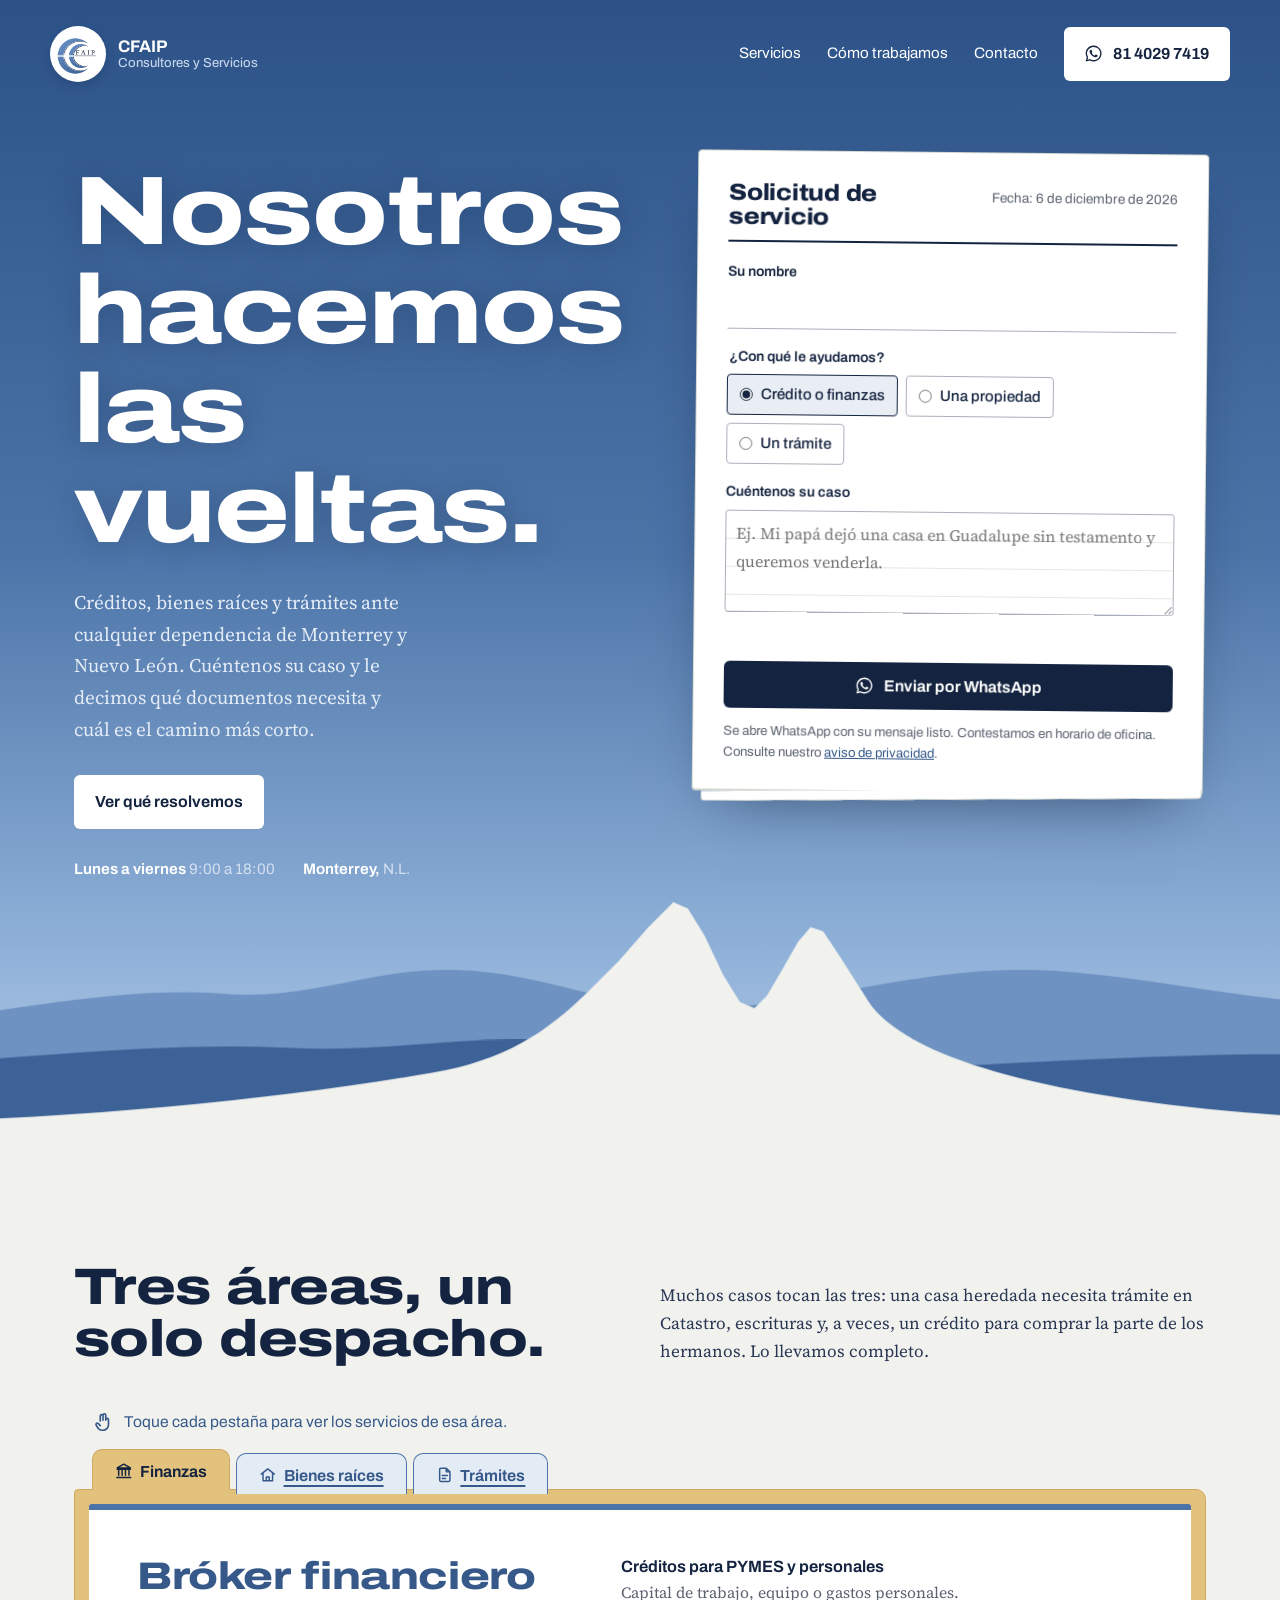
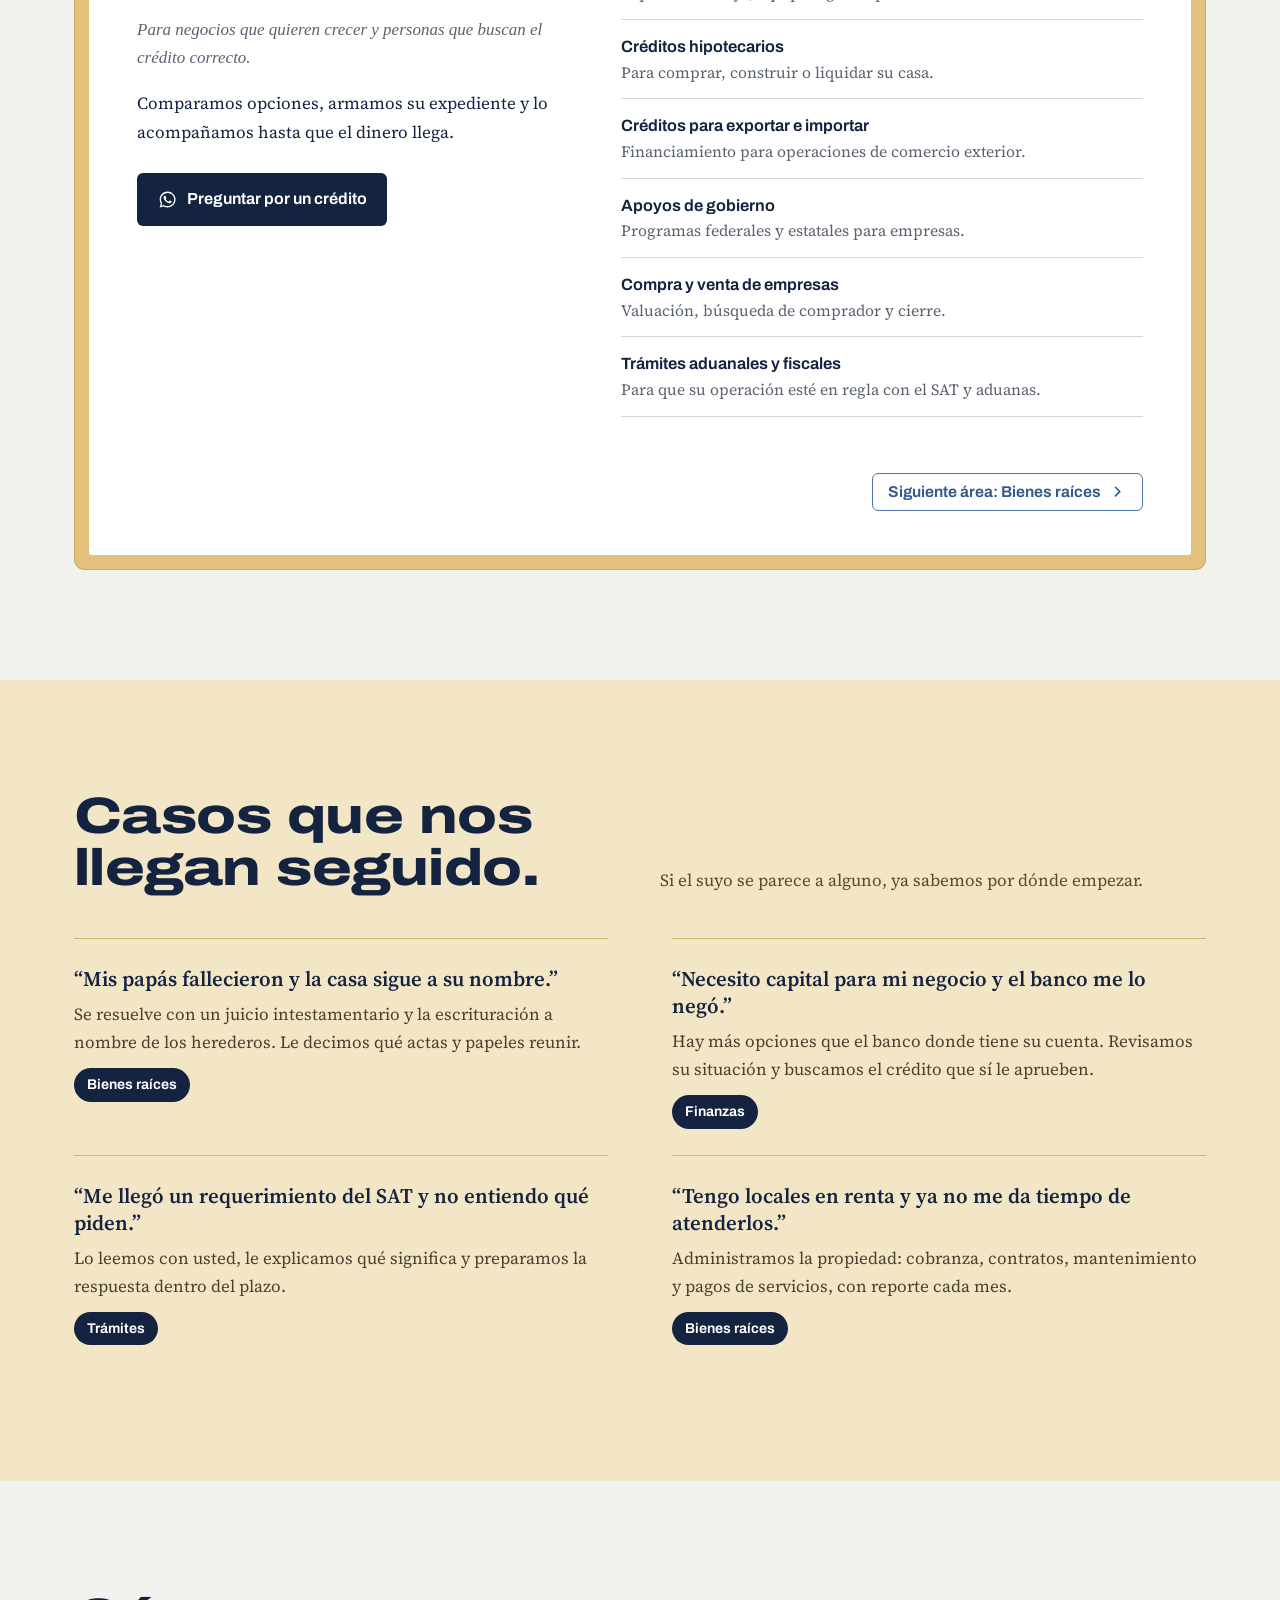
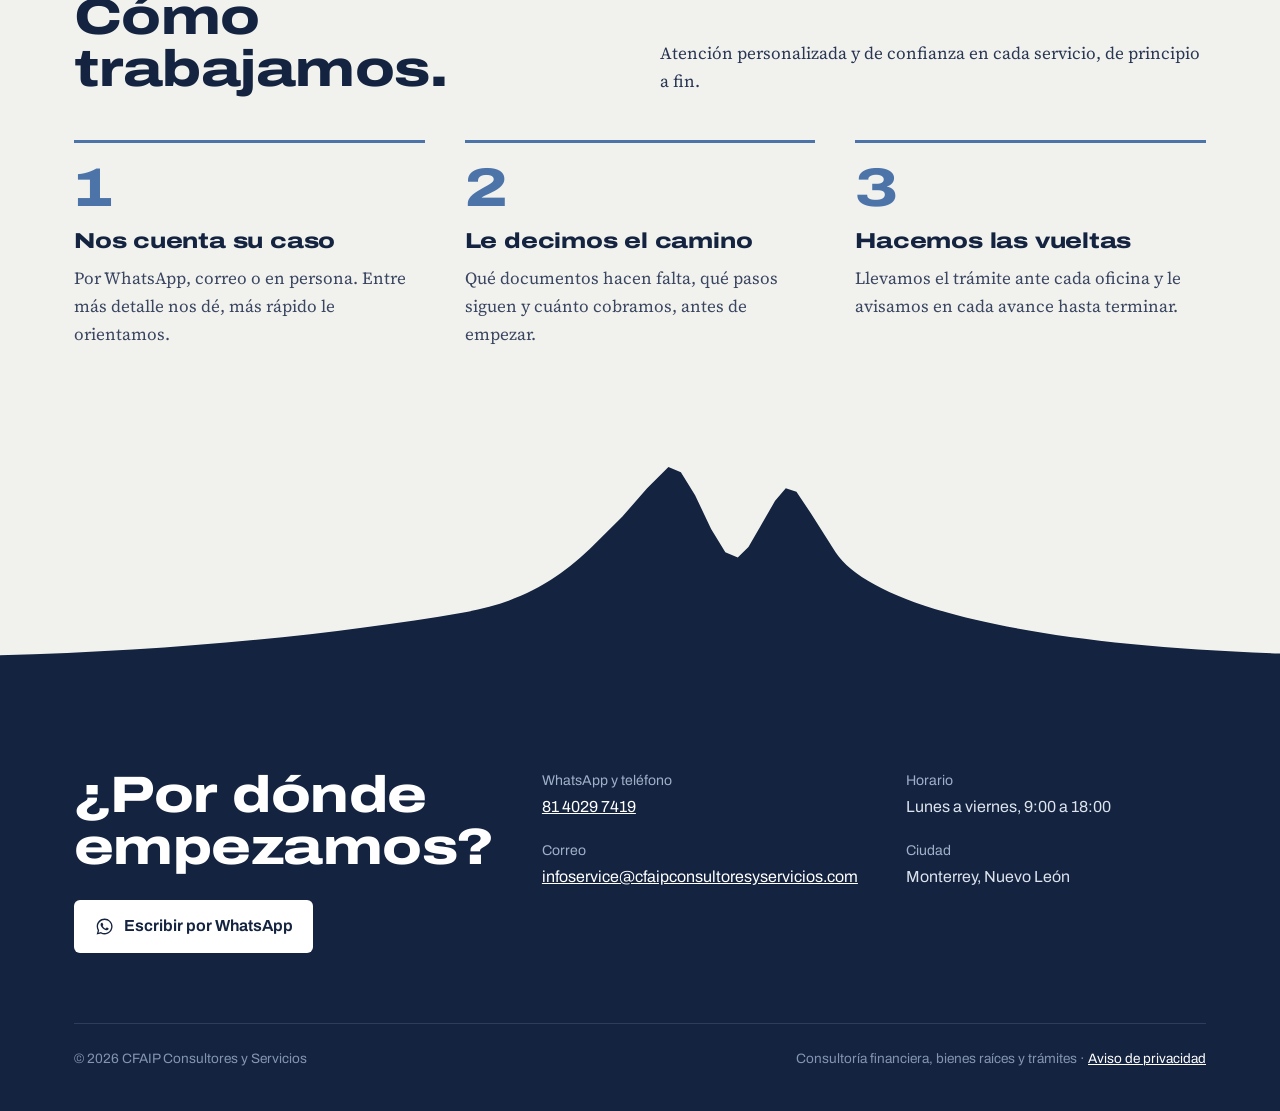
==== commit 3251e27c: "Regresar la página publicada a la versión del 15 de noviembre; los cambios nuevos quedan en /vista-p" ====
--- a/index.html
+++ b/index.html
@@ -3,26 +3,25 @@
 <head>
 <meta charset="utf-8">
 <meta name="viewport" content="width=device-width, initial-scale=1">
-<title>CFAIP · Consultor Financiero, Análisis, Investigación y Proyectos | Monterrey</title>
+<title>CFAIP Consultores y Servicios | Créditos, bienes raíces y trámites en Monterrey</title>
 <meta name="description" content="Despacho en Monterrey, N.L.: créditos para PYMES e hipotecarios, propiedades intestadas, compra y venta de inmuebles, y trámites ante SAT, CFE, Catastro y más. Cuéntenos su caso por WhatsApp.">
 <!-- Dirección base: cambiar a https://cfaipconsultoresyservicios.com/ al conectar el dominio (aquí, en og:url, og:image, JSON-LD y sitemap.xml) -->
 <link rel="canonical" href="https://draguz-web.github.io/cfaip-web/">
-<meta name="theme-color" content="#0B1428">
-<link rel="icon" href="img/logo.svg" type="image/svg+xml">
-<link rel="apple-touch-icon" href="img/icono.png">
+<meta name="theme-color" content="#2C5288">
+<link rel="icon" href="img/logo.png">
+<link rel="apple-touch-icon" href="img/logo.png">
 
 <!-- Vista previa al compartir (WhatsApp, Facebook, etc.) -->
 <meta property="og:type" content="website">
 <meta property="og:locale" content="es_MX">
-<meta property="og:site_name" content="CFAIP">
-<meta property="og:title" content="CFAIP · Consultor Financiero, Análisis, Investigación y Proyectos">
+<meta property="og:site_name" content="CFAIP Consultores y Servicios">
+<meta property="og:title" content="CFAIP Consultores y Servicios · Monterrey">
 <meta property="og:description" content="Créditos, bienes raíces y trámites ante cualquier dependencia de Nuevo León. Nosotros hacemos las vueltas.">
 <meta property="og:url" content="https://draguz-web.github.io/cfaip-web/">
-<meta property="og:image" content="https://draguz-web.github.io/cfaip-web/img/compartir.jpg">
+<meta property="og:image" content="https://draguz-web.github.io/cfaip-web/img/compartir.png">
 <meta property="og:image:width" content="1200">
 <meta property="og:image:height" content="630">
-<meta property="og:image:type" content="image/jpeg">
-<meta property="og:image:alt" content="CFAIP, Consultor Financiero, Análisis, Investigación y Proyectos. Monterrey, N.L.">
+<meta property="og:image:alt" content="CFAIP Consultores y Servicios: Nosotros hacemos las vueltas. Cerro de la Silla al fondo.">
 <meta name="twitter:card" content="summary_large_image">
 
 <!-- Datos del negocio para Google -->
@@ -30,12 +29,11 @@
 {
   "@context": "https://schema.org",
   "@type": "ProfessionalService",
-  "name": "CFAIP Consultor Financiero, Análisis, Investigación y Proyectos",
-  "alternateName": "CFAIP",
+  "name": "CFAIP Consultores y Servicios",
   "description": "Consultoría financiera, bienes raíces y trámites ante dependencias en Monterrey, Nuevo León.",
   "url": "https://draguz-web.github.io/cfaip-web/",
   "logo": "https://draguz-web.github.io/cfaip-web/img/logo.png",
-  "image": "https://draguz-web.github.io/cfaip-web/img/compartir.jpg",
+  "image": "https://draguz-web.github.io/cfaip-web/img/compartir.png",
   "telephone": "+52 81 4029 7419",
   "email": "infoservice@cfaipconsultoresyservicios.com",
   "address": {"@type": "PostalAddress", "addressLocality": "Monterrey", "addressRegion": "Nuevo León", "addressCountry": "MX"},
@@ -45,7 +43,7 @@
 </script>
 <link rel="preconnect" href="https://fonts.googleapis.com">
 <link rel="preconnect" href="https://fonts.gstatic.com" crossorigin>
-<link href="https://fonts.googleapis.com/css2?family=Archivo:wdth,wght@100..125,400..800&family=Cinzel:wght@500;600;700&family=Source+Serif+4:ital,opsz,wght@0,8..60,400..600;1,8..60,400&display=swap" rel="stylesheet">
+<link href="https://fonts.googleapis.com/css2?family=Archivo:wdth,wght@100..125,400..800&family=Source+Serif+4:ital,opsz,wght@0,8..60,400..600;1,8..60,400&display=swap" rel="stylesheet">
 <style>
 :root{
   --tinta:#14233F;
@@ -61,22 +59,12 @@
   --sans:"Archivo",system-ui,sans-serif;
   --serif:"Source Serif 4",Georgia,serif;
   --ancho:1180px;
-  /* Tema oscuro */
-  --fondo:#0E1930;
-  --fondo-2:#14223F;
-  --fondo-pie:#091224;
-  --texto:#E6ECF5;
-  --texto-2:#B4C1D6;
-  --enlace:#9DBDE6;
-  --linea-osc:#26375A;
-  color-scheme:dark;
 }
 *{box-sizing:border-box}
 html{scroll-behavior:smooth}
-body{margin:0;background:var(--fondo);color:var(--texto);font-family:var(--serif);font-size:1.0625rem;line-height:1.65;-webkit-font-smoothing:antialiased}
+body{margin:0;background:var(--papel);color:var(--tinta);font-family:var(--serif);font-size:1.0625rem;line-height:1.65;-webkit-font-smoothing:antialiased}
 img{max-width:100%;display:block}
-a{color:var(--enlace)}
-.solicitud a{color:var(--acero-osc)}
+a{color:var(--acero-osc)}
 :focus-visible{outline:3px solid var(--acero);outline-offset:3px;border-radius:2px}
 .contenedor{max-width:var(--ancho);margin:0 auto;padding:0 24px}
 h1,h2,h3{font-family:var(--sans);font-stretch:125%;font-weight:800;line-height:1.02;letter-spacing:-.01em;margin:0}
@@ -93,49 +81,30 @@
 /* Encabezado */
 .barra{display:flex;align-items:center;justify-content:space-between;gap:16px;padding:26px 0 18px}
 .marca{display:flex;align-items:center;gap:12px;text-decoration:none;color:var(--tinta)}
-.marca img{width:66px;height:66px;object-fit:contain}
-.marca span{font-family:var(--sans);font-stretch:125%;font-weight:800;font-size:1.45rem;line-height:1;letter-spacing:.02em}
-.marca small{display:block;max-width:26ch;font-stretch:100%;font-weight:500;letter-spacing:0;color:var(--gris);font-size:.82rem;line-height:1.3;margin-top:4px}
+.marca img{width:56px;height:56px;object-fit:contain}
+.marca span{font-family:var(--sans);font-weight:700;font-size:1.05rem;line-height:1.1}
+.marca small{display:block;font-weight:450;color:var(--gris);font-size:.82rem}
 .barra nav{display:flex;align-items:center;gap:26px;font-family:var(--sans);font-size:.95rem}
 .barra nav a:not(.boton){color:var(--tinta);text-decoration:none}
 .barra nav a:not(.boton):hover{color:var(--acero)}
 
 /* Portada: cielo de Monterrey */
 .cielo{position:relative;overflow:hidden;color:#fff;
-  background:#0C1A36;isolation:isolate;min-height:100vh;min-height:100svh;display:flex;flex-direction:column}
-/* Foto de fondo (ampliada con IA): un desenfoque mínimo suaviza los bordes de la ampliación */
-.cielo::before{content:"";position:absolute;inset:-24px;z-index:-2;background:url(img/portada.jpg) center 58%/cover no-repeat;filter:blur(.6px) saturate(1.05);transform:scale(1.01)}
-.cielo::after{content:"";position:absolute;inset:0;z-index:-1;pointer-events:none;
-  background:linear-gradient(180deg,rgba(6,12,28,.88) 0%,rgba(6,12,28,.52) 26%,rgba(6,12,28,.46) 60%,rgba(14,25,48,.84) 88%,var(--fondo) 100%)}
+  background:linear-gradient(180deg,#2C5288 0%,#4C74A8 48%,#8EB0D8 82%,#B9CDE6 100%)}
 .cielo .marca{color:#fff}
-.cielo .marca small{color:#B4C6E2}
-.cielo .marca img{filter:drop-shadow(0 2px 8px rgba(0,0,0,.5))}
+.cielo .marca small{color:#C9D7EC}
+.cielo .marca img{background:#fff;border-radius:50%;padding:9px 7px 5px;box-shadow:0 4px 14px -6px rgba(10,22,45,.5)}
 .cielo .barra nav a:not(.boton){color:#fff}
 .cielo .barra nav a:not(.boton):hover{color:#DCE7F6}
 .boton.claro{background:#fff;color:var(--tinta)}
 .boton.claro:hover{background:#DCE6F3}
-.portada{position:relative;flex:1;display:flex;align-items:center;padding:2vh 0 6vh}
-.portada .contenedor{width:100%}
-.portada .contenedor{position:relative;z-index:2}
-.emblema{display:flex;flex-direction:column;align-items:center;text-align:center;padding-top:8px}
-.emblema-logo{width:clamp(96px,min(17vw,19vh),210px);height:auto;filter:drop-shadow(0 10px 30px rgba(0,0,0,.55))}
-.portada h1{margin-top:min(26px,2.6vh);color:#fff;font-family:"Cinzel",Georgia,serif;font-weight:600;letter-spacing:.04em;line-height:1.05;text-wrap:balance}
-.nombre-1{display:block;font-size:clamp(2.1rem,min(6.4vw,8vh),5.4rem);text-shadow:0 4px 30px rgba(0,0,0,.7),0 1px 2px rgba(0,0,0,.5)}
-.nombre-2{display:block;margin-top:min(14px,1.4vh);font-size:clamp(.95rem,min(2.2vw,2.8vh),1.75rem);font-weight:500;letter-spacing:.2em;color:#E6ECF5;text-shadow:0 2px 16px rgba(0,0,0,.8)}
-.nombre-2 i{font-style:normal;color:var(--manila);margin:0 .25em}
-.lugar{font-family:var(--sans);font-weight:650;letter-spacing:.08em;color:var(--manila);margin:min(18px,1.8vh) 0 0;display:flex;align-items:center;gap:14px;max-width:none}
-.lugar::before,.lugar::after{content:"";width:42px;height:1.5px;background:currentColor;opacity:.7}
-.acciones{display:flex;flex-wrap:wrap;gap:12px;justify-content:center}
-.boton.contorno{background:transparent;color:#fff;box-shadow:inset 0 0 0 1.5px rgba(255,255,255,.7)}
-.boton.contorno:hover{background:rgba(255,255,255,.12)}
-/* Sección de la solicitud */
-.solicitar{overflow-x:clip}
-.solicitar .contenedor{display:grid;grid-template-columns:.9fr 1.1fr;gap:64px;align-items:start}
-.solicitar h2{margin-bottom:18px}
-.solicitar-texto p{color:var(--texto-2)}
-.portada .intro{font-size:clamp(1rem,2.1vh,1.2rem);margin:min(22px,2.2vh) auto min(30px,3vh);max-width:40ch;color:#E6ECF5;text-shadow:0 1px 12px rgba(0,0,0,.85)}
-.datos-rapidos{display:flex;flex-direction:column;gap:8px;font-family:var(--sans);font-size:1rem;color:#C3D2E8;margin-top:28px}
+.portada{position:relative;padding:40px 0 clamp(170px,21vw,320px)}
+.portada .contenedor{position:relative;z-index:2;display:grid;grid-template-columns:1.05fr .95fr;gap:56px;align-items:start}
+.portada h1{font-size:clamp(3rem,7.6vw,6.4rem);margin-top:22px;color:#fff;text-shadow:0 2px 30px rgba(20,35,63,.25)}
+.portada .intro{font-size:1.2rem;margin:28px 0 30px;max-width:34ch;color:#E4ECF7}
+.datos-rapidos{display:flex;flex-wrap:wrap;gap:10px 28px;font-family:var(--sans);font-size:.95rem;color:#D3DFF0;margin-top:28px}
 .datos-rapidos b{color:#fff;font-weight:650}
+.cerro{position:absolute;left:0;right:0;bottom:-1px;width:100%;height:clamp(200px,26vw,380px);z-index:1}
 
 /* Solicitud (formulario) */
 .solicitud{position:relative;color:var(--tinta);background:var(--hoja);border:1px solid var(--linea);border-radius:4px;padding:30px 30px 26px;
@@ -166,80 +135,54 @@
 /* Expediente de servicios */
 .seccion{padding:110px 0}
 .seccion .encabezado{display:grid;grid-template-columns:1fr 1fr;gap:40px;align-items:end;margin-bottom:44px}
-.seccion .encabezado p{margin:0;color:var(--texto-2)}
-.pista{display:flex;align-items:center;gap:10px;font-family:var(--sans);font-size:.98rem;color:var(--enlace);margin:0 0 18px}
+.seccion .encabezado p{margin:0;color:#2A3754}
+.expediente{position:relative}
+.pista{display:flex;align-items:center;gap:10px;font-family:var(--sans);font-size:.98rem;color:var(--acero-osc);margin:0 0 14px 18px}
 .pista svg{width:22px;height:22px;flex:none}
+.pestana-icono{width:1.1em;height:1.1em;vertical-align:-.15em;margin-right:.45em}
 .siguiente{grid-column:1/-1;justify-self:end;display:inline-flex;align-items:center;gap:.5em;font-family:var(--sans);font-weight:650;font-size:.98rem;
   background:none;border:1.5px solid var(--acero);color:var(--acero-osc);border-radius:6px;padding:.6em 1em;cursor:pointer}
 .siguiente:hover{background:#E9EFF7}
 .siguiente svg{width:1.1em;height:1.1em}
-.categorias{display:grid;grid-template-columns:repeat(3,1fr);gap:28px;align-items:start}
-.tarjeta{position:relative;display:block;width:100%;padding:0;border:1px solid var(--linea-osc);border-radius:10px;overflow:hidden;cursor:pointer;background:var(--fondo-2);color:#fff;text-align:left;
-  box-shadow:0 18px 40px -24px rgba(0,0,0,.8);transition:transform .2s,border-color .2s}
-.tarjeta img{width:100%;height:auto;aspect-ratio:16/9;object-fit:cover;transition:transform .5s}
-.tarjeta-texto{display:block;padding:16px 60px 18px 20px;font-family:var(--sans);border-top:3px solid var(--acero)}
-.tarjeta-texto b{display:block;font-stretch:112%;font-weight:800;font-size:1.3rem;line-height:1.15}
-.tarjeta-texto small{display:block;color:#C3D2E8;font-size:.92rem;margin-top:6px}
-.flecha{position:absolute;right:16px;bottom:22px;z-index:1;width:30px;height:30px;padding:4px;border-radius:50%;background:var(--acero);transition:transform .25s}
-.tarjeta:hover{border-color:var(--acero);transform:translateY(-3px)}
-.tarjeta:hover img{transform:scale(1.04)}
-.tarjeta[aria-expanded="true"]{border-color:var(--manila);border-bottom-left-radius:0;border-bottom-right-radius:0}
-.tarjeta[aria-expanded="true"] .tarjeta-texto{border-top-color:var(--manila)}
-.tarjeta[aria-expanded="true"] .flecha{transform:rotate(180deg);background:var(--manila);color:var(--tinta)}
-.servicios{list-style:none;margin:0;padding:6px 0;background:var(--fondo-2);border:1px solid var(--manila);border-top:0;border-radius:0 0 10px 10px}
-.servicios[hidden]{display:none}
-.servicios button{display:flex;align-items:center;justify-content:space-between;gap:12px;width:100%;text-align:left;font-family:var(--sans);font-size:1rem;font-weight:550;
-  color:var(--texto);background:none;border:0;border-top:1px solid var(--linea-osc);padding:13px 18px;cursor:pointer}
-.servicios li:first-child button{border-top:0}
-.servicios button:hover{background:#1B2C4E;color:#fff}
-.servicios button svg{width:18px;height:18px;flex:none;color:var(--manila)}
-@media (prefers-reduced-motion:no-preference){
-  .servicios:not([hidden]){animation:desplegar .3s cubic-bezier(.2,.8,.25,1)}
-  @keyframes desplegar{from{opacity:0;transform:translateY(-8px)}to{opacity:1;transform:none}}
-}
-/* Ficha de cada servicio */
-.ficha{border:0;padding:0;border-radius:12px;width:min(620px,calc(100vw - 32px));max-height:calc(100dvh - 48px);background:var(--hoja);color:var(--tinta);color-scheme:light;
-  box-shadow:0 40px 90px -30px rgba(0,0,0,.85)}
-.ficha::backdrop{background:rgba(5,10,24,.72);backdrop-filter:blur(3px)}
-.ficha-cuerpo{padding:30px 32px 28px;border-top:6px solid var(--acero)}
-.ficha header{position:relative;padding-right:44px;margin-bottom:16px}
-.ficha-area{font-family:var(--sans);font-size:.9rem;font-weight:600;color:var(--acero-osc);margin:0 0 6px}
-.ficha h3{font-size:clamp(1.5rem,4vw,2rem)}
-.ficha h4{font-family:var(--sans);font-size:1rem;margin:22px 0 8px}
-.ficha-cerrar{position:absolute;top:-6px;right:-8px;background:none;border:0;color:var(--tinta);padding:8px;border-radius:8px;cursor:pointer}
-.ficha-cerrar:hover{background:#E9EDF4}
-.ficha-cerrar svg{width:22px;height:22px;display:block}
-.ficha-docs{margin:0;padding-left:1.2em}
-.ficha-docs li{margin-bottom:6px}
-.ficha-docs li::marker{color:var(--acero)}
-.ficha-nota{font-family:var(--sans);font-size:.88rem;color:var(--gris);background:#F1F2EE;border-radius:6px;padding:10px 12px;margin:16px 0 0}
-.ficha-acciones{display:flex;flex-wrap:wrap;gap:12px;align-items:center;margin-top:22px}
-.ficha-acciones .siguiente{grid-column:auto;justify-self:auto}
-@media (prefers-reduced-motion:no-preference){
-  .ficha[open]{animation:ficha-abre .25s cubic-bezier(.2,.8,.25,1)}
-  @keyframes ficha-abre{from{opacity:0;transform:translateY(16px) scale(.98)}to{opacity:1;transform:none}}
-}
+.pestanas{display:flex;gap:6px;padding-left:18px;position:relative;z-index:1}
+.pestana{font-family:var(--sans);font-weight:650;font-size:1rem;border:1.5px solid var(--acero);border-bottom:0;background:#E3EBF5;color:var(--acero-osc);
+  border-radius:10px 10px 0 0;padding:12px 22px 10px;cursor:pointer;transform:translateY(4px);transition:transform .15s,background .15s;
+  text-decoration:underline;text-decoration-thickness:1.5px;text-underline-offset:4px}
+.pestana:hover{transform:translateY(1px);background:#D2DFEF}
+.pestana[aria-selected="true"]{background:var(--manila);border-color:var(--manila-osc);color:var(--tinta);transform:none;text-decoration:none;cursor:default}
+.carpeta{background:var(--manila);border:1px solid var(--manila-osc);border-radius:4px 10px 10px 10px;padding:14px;margin-top:-1px}
+.hoja{background:var(--hoja);border-radius:3px;padding:44px 48px;display:grid;grid-template-columns:.9fr 1.1fr;gap:56px;min-height:420px}
+.hoja[hidden]{display:none}
+.hoja h3{font-size:clamp(1.7rem,3vw,2.4rem);margin-bottom:18px;color:var(--acero-osc)}
+.hoja{border-top:6px solid var(--acero)}
+.hoja .para-quien{font-style:italic;color:var(--gris)}
+.lista{list-style:none;margin:0;padding:0}
+.lista li{display:grid;grid-template-columns:1fr;padding:14px 0;border-bottom:1px solid var(--linea)}
+.lista li:first-child{padding-top:0}
+.lista b{font-family:var(--sans);font-weight:650;font-size:1.02rem}
+.lista span{color:var(--gris);font-size:.98rem;line-height:1.5}
+.hoja .boton{margin-top:10px}
 
 /* Casos */
-.casos{background:var(--fondo-2);border-block:1px solid var(--linea-osc)}
-.casos .encabezado p{color:#D9C79A}
+.casos{background:#F3E6C6}
+.casos .encabezado p{color:#5B4A27}
 .lista-casos{display:grid;grid-template-columns:repeat(2,1fr);gap:0 64px}
-.caso{padding:26px 0;border-top:1.5px solid #6B5A2A}
+.caso{padding:26px 0;border-top:1.5px solid #D2B470}
 .caso h3{font-family:var(--serif);font-stretch:100%;font-weight:600;font-size:1.3rem;letter-spacing:0;line-height:1.3;margin-bottom:8px}
-.caso p{margin:0;color:var(--texto-2)}
+.caso p{margin:0;color:#4A4030}
 .caso a{font-family:var(--sans);font-size:.88rem;font-weight:650;display:inline-block;margin-top:12px;text-decoration:none;
-  background:var(--manila);color:var(--tinta);border-radius:999px;padding:5px 13px}
-.caso a:hover{background:#F0D59C}
+  background:var(--tinta);color:#fff;border-radius:999px;padding:5px 13px}
+.caso a:hover{background:var(--acero-osc)}
 
 /* Pasos */
 .pasos{list-style:none;margin:0;padding:0;display:grid;grid-template-columns:repeat(3,1fr);gap:40px;counter-reset:paso}
 .pasos li{counter-increment:paso;border-top:3px solid var(--acero);padding-top:18px}
-.pasos li::before{content:counter(paso);font-family:var(--sans);font-stretch:125%;font-weight:800;font-size:3.4rem;line-height:1;color:#7FA3D3;display:block;margin-bottom:14px}
+.pasos li::before{content:counter(paso);font-family:var(--sans);font-stretch:125%;font-weight:800;font-size:3.4rem;line-height:1;color:var(--acero);display:block;margin-bottom:14px}
 .pasos h3{margin-bottom:10px}
-.pasos p{color:var(--texto-2);margin:0}
+.pasos p{color:#3A4560;margin:0}
 
 /* Pie / contacto */
-.pie{background:var(--fondo-pie);color:#DCE3EE;padding:90px 0 100px}
+.pie{background:var(--tinta);color:#DCE3EE;padding:90px 0 40px}
 .pie h2{color:#fff;max-width:14ch}
 .pie .rejilla{display:grid;grid-template-columns:1.2fr 1fr 1fr;gap:48px;align-items:start}
 .pie a{color:#fff}
@@ -249,92 +192,58 @@
 .pie dd{margin:2px 0 0}
 .pie .boton{background:var(--hoja);color:var(--tinta);margin-top:26px}
 .pie .boton:hover{background:#DCE6F3}
-.pie .legal{border-top:1px solid var(--linea-osc);margin-top:70px;padding-top:24px;font-family:var(--sans);font-size:.85rem;color:#8395B2;display:flex;justify-content:space-between;gap:16px;flex-wrap:wrap}
-.cerro-pie{display:block;width:100%;height:auto;min-height:70px;color:var(--fondo-pie);margin-bottom:-1px}
-
+.pie .legal{border-top:1px solid #2C3D5E;margin-top:70px;padding-top:24px;font-family:var(--sans);font-size:.85rem;color:#8395B2;display:flex;justify-content:space-between;gap:16px;flex-wrap:wrap}
+.cerro-pie{display:block;width:100%;height:auto;min-height:70px;color:var(--tinta);margin-bottom:-1px}
+
+/* Botón flotante de WhatsApp (móvil) */
+.flotante{display:none}
 
 @media (max-width:900px){
   .barra nav a:not(.boton){display:none}
-  .solicitar .contenedor{grid-template-columns:1fr;gap:36px}
-  .portada h1{margin-top:14px}
-  .portada{padding:3vh 0 7vh}
+  .portada .contenedor{grid-template-columns:1fr;gap:36px}
+  .portada h1{margin-top:8px}
+  .portada{padding-bottom:200px}
+  .cerro{height:190px}
   .seccion{padding:76px 0}
   .seccion .encabezado{grid-template-columns:1fr;gap:16px}
+  .hoja{grid-template-columns:1fr;gap:28px;padding:30px 24px;min-height:0}
   .lista-casos{grid-template-columns:1fr}
-  .categorias{grid-template-columns:1fr;gap:18px}
   .pasos{grid-template-columns:1fr;gap:34px}
   .pie .rejilla{grid-template-columns:1fr;gap:36px}
 }
 @media (max-width:560px){
   .contenedor{padding:0 16px}
-  .marca img{width:52px;height:52px}
-  .marca span{font-size:1.2rem}
   .marca small{display:none}
   .barra .boton span{display:none}
   .barra .boton{padding:.75em}
   .solicitud{padding:24px 18px 20px;transform:none}
   .solicitud header{flex-direction:column;gap:2px}
   .sello{width:130px;height:130px;right:10px;top:84px}
-  .pista{margin-left:0;font-size:.92rem}
-  .ficha-cuerpo{padding:24px 20px 22px}
-  .ficha-acciones .boton,.ficha-acciones .siguiente{width:100%;justify-content:center}
-}
-/* Chat en vivo */
-.oculto{position:absolute;width:1px;height:1px;overflow:hidden;clip:rect(0 0 0 0);white-space:nowrap}
-.punto{display:inline-block;width:9px;height:9px;border-radius:50%;background:#3DDC84;box-shadow:0 0 0 3px rgba(61,220,132,.22)}
-.fuera .punto{background:#E3C27E;box-shadow:0 0 0 3px rgba(227,194,126,.22)}
-.chat-boton{position:fixed;right:22px;bottom:22px;z-index:20;width:64px;height:64px;display:grid;place-items:center;
-  background:var(--acero);color:#fff;border:0;border-radius:50%;padding:0;cursor:pointer;box-shadow:0 12px 28px -10px rgba(0,0,0,.6);transition:transform .15s,background .15s}
-.chat-boton:hover{background:#5A84BA;transform:scale(1.06)}
-.chat-boton svg{width:28px;height:28px}
-.chat-boton .punto{position:absolute;top:7px;right:7px;border:2px solid var(--fondo)}
-.chat-boton[aria-expanded="true"]{display:none}
-.chat{position:fixed;right:22px;bottom:22px;z-index:21;width:min(380px,calc(100vw - 32px));height:min(560px,calc(100dvh - 44px));display:flex;flex-direction:column;
-  background:#F7F8F5;color:var(--tinta);border-radius:14px;overflow:hidden;box-shadow:0 30px 70px -20px rgba(0,0,0,.75);border:1px solid var(--linea-osc)}
-.chat[hidden]{display:none}
-@media (prefers-reduced-motion:no-preference){
-  .chat{transform-origin:bottom right;animation:chat-sale .22s cubic-bezier(.2,.8,.25,1)}
-  @keyframes chat-sale{from{opacity:0;transform:scale(.6) translateY(20px)}to{opacity:1;transform:none}}
-}
-.solicitud,.chat{color-scheme:light}
-.chat-cabeza{display:flex;align-items:center;gap:12px;padding:14px 14px 14px 16px;background:var(--fondo-2);color:#fff}
-.chat-cabeza img{width:42px;height:42px}
-.chat-cabeza div{flex:1;min-width:0;font-family:var(--sans);line-height:1.25}
-.chat-cabeza b{display:block;font-size:1rem}
-.chat-cabeza small{display:flex;align-items:center;gap:7px;font-size:.82rem;color:#B4C6E2}
-.chat-cabeza .punto{width:8px;height:8px}
-.chat-cerrar{background:none;border:0;color:#fff;padding:8px;border-radius:8px;cursor:pointer}
-.chat-cerrar:hover{background:#243A63}
-.chat-cerrar svg{width:20px;height:20px;display:block}
-.chat-mensajes{flex:1;overflow-y:auto;padding:18px 14px;display:flex;flex-direction:column;gap:10px;font-family:var(--sans);font-size:.96rem;line-height:1.45}
-.msj{max-width:85%;padding:10px 13px;border-radius:14px;white-space:pre-line;overflow-wrap:anywhere}
-.msj.ellos{align-self:flex-start;background:#fff;border:1px solid var(--linea);border-bottom-left-radius:4px}
-.msj.yo{align-self:flex-end;background:var(--acero-osc);color:#fff;border-bottom-right-radius:4px}
-.msj.escribiendo{color:var(--gris);font-style:italic}
-.chips{display:flex;flex-wrap:wrap;gap:8px;align-self:flex-start}
-.chips button{font:inherit;font-size:.9rem;font-weight:600;background:#fff;color:var(--acero-osc);border:1.5px solid var(--acero);border-radius:999px;padding:6px 12px;cursor:pointer}
-.chips button:hover{background:#E9EFF7}
-.msj .boton{margin-top:10px;background:#1E8E4F;color:#fff;font-size:.95rem;padding:.7em 1em}
-.msj .boton:hover{background:#18763F}
-.chat-escribir{display:flex;gap:8px;padding:10px;border-top:1px solid var(--linea);background:#fff}
-.chat-escribir input{flex:1;min-width:0;font:inherit;background:#fff;font-family:var(--sans);font-size:1rem;color:var(--tinta);border:1.5px solid #A9AFBA;border-radius:999px;padding:10px 14px}
-.chat-escribir input:focus{outline:none;border-color:var(--acero)}
-.chat-escribir button{flex:none;width:44px;height:44px;border-radius:50%;border:0;background:var(--tinta);color:#fff;cursor:pointer;display:grid;place-items:center}
-.chat-escribir button svg{width:20px;height:20px}
-@media (max-width:560px){
-  .chat-boton{right:16px;bottom:16px;width:58px;height:58px}
-  .chat{right:8px;left:8px;bottom:8px;width:auto;height:min(78dvh,600px)}
-}
-
-@media (max-width:560px){.cielo::before{background-image:url(img/portada-movil.jpg)}}
-
+  .pestanas{padding-left:6px;gap:4px}
+  .pestana{padding:10px 9px 8px;font-size:.86rem}
+  .pestana-icono{display:none}
+  .pista{margin-left:6px;font-size:.92rem}
+  .siguiente{justify-self:stretch;justify-content:center}
+  .carpeta{padding:8px}
+  .hoja{padding:24px 18px}
+  .flotante{display:flex;position:fixed;right:16px;bottom:16px;z-index:10;width:56px;height:56px;border-radius:50%;background:#1E8E4F;color:#fff;align-items:center;justify-content:center;box-shadow:0 8px 20px -6px rgba(0,0,0,.4)}
+  .flotante svg{width:28px;height:28px}
+}
 /* Animación: entrada de la portada (una sola secuencia) */
 @media (prefers-reduced-motion:no-preference){
+  .cerro .capa{animation:subir 1.4s cubic-bezier(.16,.84,.3,1) both}
+  .cerro .capa-lejos{animation-delay:.05s}
+  .cerro .capa-media{animation-delay:.2s}
+  .cerro .capa-frente{animation-delay:.35s}
+  @keyframes subir{from{transform:translateY(90px)}to{transform:translateY(0)}}
   .portada h1{animation:aparecer .9s cubic-bezier(.2,.7,.2,1) .45s both}
-  .emblema-logo{animation:aparecer .9s cubic-bezier(.2,.7,.2,1) .2s both}
-  .portada .lugar,.portada .intro,.portada .acciones{animation:aparecer .8s cubic-bezier(.2,.7,.2,1) .7s both}
+  .portada .intro,.portada .boton.claro,.datos-rapidos{animation:aparecer .8s cubic-bezier(.2,.7,.2,1) .7s both}
   @keyframes aparecer{from{opacity:0;transform:translateY(18px)}to{opacity:1;transform:none}}
+  .solicitud{animation:hoja-cae 1s cubic-bezier(.2,.8,.25,1) .9s both}
   @keyframes hoja-cae{from{opacity:0;transform:translateY(-26px) rotate(-2.5deg)}to{opacity:1;transform:rotate(.6deg)}}
+  /* Hoja que sale de la carpeta al cambiar de pestaña */
+  .hoja.sacar{animation:sacar .42s cubic-bezier(.2,.8,.25,1)}
+  @keyframes sacar{from{opacity:.2;transform:translateY(22px)}to{opacity:1;transform:none}}
 }
 @media (prefers-reduced-motion:no-preference) and (max-width:560px){
   @keyframes hoja-cae{from{opacity:0;transform:translateY(-26px)}to{opacity:1;transform:none}}
@@ -343,6 +252,7 @@
 @media (prefers-reduced-motion:reduce){
   html{scroll-behavior:auto}
   .sello.puesto{animation:none;opacity:.88;transform:rotate(-14deg)}
+  .pestana{transition:none}
 }
 </style>
 </head>
@@ -354,9 +264,9 @@
 
 <div class="cielo">
 <header class="contenedor barra">
-  <a class="marca" href="#inicio" aria-label="CFAIP, inicio">
-    <img src="img/logo-claro.svg" alt="" width="52" height="52">
-    <span>CFAIP<small>Consultor Financiero, Análisis, Investigación y Proyectos</small></span>
+  <a class="marca" href="#inicio" aria-label="CFAIP Consultores y Servicios, inicio">
+    <img src="img/logo.png" alt="" width="52" height="52">
+    <span>CFAIP<small>Consultores y Servicios</small></span>
   </a>
   <nav aria-label="Principal">
     <a href="#servicios">Servicios</a>
@@ -368,90 +278,16 @@
 
   <section class="portada" id="inicio">
     <div class="contenedor">
-      <div class="emblema">
-        <img class="emblema-logo" src="img/logo-claro.svg" alt="Logotipo de CFAIP" width="600" height="600">
-        <h1 class="nombre"><span class="nombre-1">Consultor Financiero</span><span class="nombre-2">Análisis <i>·</i> Investigación <i>·</i> Proyectos</span></h1>
-        <p class="lugar">Monterrey, N.L.</p>
-        <p class="intro">Nosotros hacemos las vueltas: créditos, bienes raíces y trámites ante cualquier dependencia de Nuevo León.</p>
-        <div class="acciones">
-          <a class="boton claro" href="#servicios">Ver servicios</a>
-          <a class="boton contorno" href="#solicitar">Solicitar un servicio</a>
-        </div>
-      </div>
-
-    </div>
-
-  </section>
-
-</div>
-
-<main>
-  <section class="seccion" id="servicios">
-    <div class="contenedor">
-      <div class="encabezado">
-        <h2>Servicios</h2>
-        <p>Tres áreas, un solo despacho. Muchos casos tocan las tres: una casa heredada necesita trámite en Catastro, escrituras y, a veces, un crédito para comprar la parte de los hermanos. Lo llevamos completo.</p>
-      </div>
-
-      <p class="pista"><svg viewBox="0 0 24 24" aria-hidden="true"><path fill="none" stroke="currentColor" stroke-width="1.8" stroke-linecap="round" stroke-linejoin="round" d="M9 11V5.5a1.5 1.5 0 0 1 3 0V10m0-.5V4.5a1.5 1.5 0 0 1 3 0V10m0-.5a1.5 1.5 0 0 1 3 0V15a6 6 0 0 1-6 6h-1.2a5 5 0 0 1-3.9-1.9L4.6 15.6a1.5 1.5 0 0 1 2.3-1.9L9 16"/></svg>Toque una imagen para ver sus servicios, y un servicio para ver qué documentos necesita.</p>
-      <div class="categorias">
-        <article class="categoria" id="categoria-fin">
-          <button class="tarjeta" type="button" aria-expanded="false" aria-controls="lista-fin" data-cat="fin">
-            <img src="img/finanzas.jpg" alt="" width="942" height="468" loading="lazy">
-            <span class="tarjeta-texto"><b>Bróker financiero</b><small>Ver servicios</small></span>
-            <svg class="flecha" viewBox="0 0 24 24" aria-hidden="true"><path fill="none" stroke="currentColor" stroke-width="2.4" stroke-linecap="round" stroke-linejoin="round" d="m6 9 6 6 6-6"/></svg>
-          </button>
-          <ul class="servicios" id="lista-fin" hidden></ul>
-        </article>
-        <article class="categoria" id="categoria-bie">
-          <button class="tarjeta" type="button" aria-expanded="false" aria-controls="lista-bie" data-cat="bie">
-            <img src="img/bienes-raices.jpg" alt="" width="942" height="468" loading="lazy">
-            <span class="tarjeta-texto"><b>Bienes raíces</b><small>Ver servicios</small></span>
-            <svg class="flecha" viewBox="0 0 24 24" aria-hidden="true"><path fill="none" stroke="currentColor" stroke-width="2.4" stroke-linecap="round" stroke-linejoin="round" d="m6 9 6 6 6-6"/></svg>
-          </button>
-          <ul class="servicios" id="lista-bie" hidden></ul>
-        </article>
-        <article class="categoria" id="categoria-tra">
-          <button class="tarjeta" type="button" aria-expanded="false" aria-controls="lista-tra" data-cat="tra">
-            <img src="img/tramites.jpg" alt="" width="942" height="468" loading="lazy">
-            <span class="tarjeta-texto"><b>Trámites en dependencias</b><small>Ver servicios</small></span>
-            <svg class="flecha" viewBox="0 0 24 24" aria-hidden="true"><path fill="none" stroke="currentColor" stroke-width="2.4" stroke-linecap="round" stroke-linejoin="round" d="m6 9 6 6 6-6"/></svg>
-          </button>
-          <ul class="servicios" id="lista-tra" hidden></ul>
-        </article>
-      </div>
-    </div>
-  </section>
-
-  <dialog class="ficha" id="ficha" aria-labelledby="ficha-titulo">
-    <div class="ficha-cuerpo">
-      <header>
-        <p class="ficha-area" id="ficha-area"></p>
-        <h3 id="ficha-titulo"></h3>
-        <button class="ficha-cerrar" type="button" data-cerrar aria-label="Cerrar"><svg viewBox="0 0 24 24" aria-hidden="true"><path stroke="currentColor" stroke-width="2.2" stroke-linecap="round" d="m6 6 12 12M18 6 6 18"/></svg></button>
-      </header>
-      <p id="ficha-desc"></p>
-      <h4>Qué documentos se piden</h4>
-      <ul class="ficha-docs" id="ficha-docs"></ul>
-      <p class="ficha-nota">Es la lista general. Al revisar su caso le confirmamos exactamente qué hace falta, sin costo.</p>
-      <div class="ficha-acciones">
-        <a class="boton" id="ficha-wa" href="#" target="_blank" rel="noopener"><svg aria-hidden="true"><use href="#wa"/></svg>Preguntar por este servicio</a>
-        <button class="siguiente" type="button" data-cerrar>Ver otros servicios</button>
-      </div>
-    </div>
-  </dialog>
-
-  <section class="seccion solicitar" id="solicitar">
-    <div class="contenedor">
-      <div class="solicitar-texto">
-        <h2>Cuéntenos su caso.</h2>
-        <p>Le decimos qué documentos necesita y cuál es el camino más corto. Llene la solicitud y le llega directo a nuestro WhatsApp.</p>
+      <div>
+        <h1>Nosotros hacemos las vueltas.</h1>
+        <p class="intro">Créditos, bienes raíces y trámites ante cualquier dependencia de Monterrey y Nuevo León. Cuéntenos su caso y le decimos qué documentos necesita y cuál es el camino más corto.</p>
+        <a class="boton claro" href="#servicios">Ver qué resolvemos</a>
         <div class="datos-rapidos">
           <span><b>Lunes a viernes</b> 9:00 a 18:00</span>
-          <span><b>WhatsApp</b> 81 4029 7419</span>
           <span><b>Monterrey,</b> N.L.</span>
         </div>
       </div>
+
       <form class="solicitud" id="solicitud" novalidate aria-labelledby="titulo-solicitud">
         <header>
           <h2 id="titulo-solicitud">Solicitud de servicio</h2>
@@ -486,6 +322,88 @@
         </svg>
       </form>
     </div>
+
+    <!-- Cerro de la Silla -->
+    <!-- Sierra Madre al fondo y Cerro de la Silla al frente -->
+    <svg class="cerro" viewBox="0 0 1440 320" preserveAspectRatio="xMidYMax slice" aria-hidden="true">
+      <path class="capa capa-lejos" fill="#6E92C2" d="M0 320V196C110 188 210 160 320 168C410 175 470 138 560 146C650 154 700 186 790 182C900 177 1000 138 1120 146C1240 155 1340 184 1440 176V320Z"/>
+      <path class="capa capa-media" fill="#3D6297" d="M0 320V236C140 230 260 214 380 220C480 225 560 206 640 214C760 226 860 246 980 240C1120 233 1280 222 1440 228V320Z"/>
+      <path class="capa capa-frente" fill="#F1F2EE" d="M0 320V292C200 287 380 268 520 244C590 232 630 205 668 168L700 136L728 104L752 80L766 86L782 112L800 150L816 176L830 182L842 170L856 146L872 118L884 104L896 108L912 132L940 176C980 236 1150 280 1440 290V320Z"/>
+    </svg>
+  </section>
+
+</div>
+
+<main>
+  <section class="seccion" id="servicios">
+    <div class="contenedor">
+      <div class="encabezado">
+        <h2>Tres áreas, un solo despacho.</h2>
+        <p>Muchos casos tocan las tres: una casa heredada necesita trámite en Catastro, escrituras y, a veces, un crédito para comprar la parte de los hermanos. Lo llevamos completo.</p>
+      </div>
+
+      <div class="expediente">
+        <p class="pista"><svg viewBox="0 0 24 24" aria-hidden="true"><path fill="none" stroke="currentColor" stroke-width="1.8" stroke-linecap="round" stroke-linejoin="round" d="M9 11V5.5a1.5 1.5 0 0 1 3 0V10m0-.5V4.5a1.5 1.5 0 0 1 3 0V10m0-.5a1.5 1.5 0 0 1 3 0V15a6 6 0 0 1-6 6h-1.2a5 5 0 0 1-3.9-1.9L4.6 15.6a1.5 1.5 0 0 1 2.3-1.9L9 16"/></svg>Toque cada pestaña para ver los servicios de esa área.</p>
+        <div class="pestanas" role="tablist" aria-label="Áreas de servicio">
+          <button class="pestana" role="tab" id="t-fin" aria-controls="p-fin" aria-selected="true"><svg class="pestana-icono" viewBox="0 0 24 24" aria-hidden="true"><path fill="none" stroke="currentColor" stroke-width="2" stroke-linecap="round" stroke-linejoin="round" d="M3 10h18M5 10v8m4.7-8v8m4.6-8v8M19 10v8M2.5 21h19M12 3l9 5H3z"/></svg>Finanzas</button>
+          <button class="pestana" role="tab" id="t-bie" aria-controls="p-bie" aria-selected="false" tabindex="-1"><svg class="pestana-icono" viewBox="0 0 24 24" aria-hidden="true"><path fill="none" stroke="currentColor" stroke-width="2" stroke-linecap="round" stroke-linejoin="round" d="M3 11 12 4l9 7M5.5 9.5V20h13V9.5M10 20v-5h4v5"/></svg>Bienes raíces</button>
+          <button class="pestana" role="tab" id="t-tra" aria-controls="p-tra" aria-selected="false" tabindex="-1"><svg class="pestana-icono" viewBox="0 0 24 24" aria-hidden="true"><path fill="none" stroke="currentColor" stroke-width="2" stroke-linecap="round" stroke-linejoin="round" d="M14 3H6.5A1.5 1.5 0 0 0 5 4.5v15A1.5 1.5 0 0 0 6.5 21h11a1.5 1.5 0 0 0 1.5-1.5V8zM14 3v5h5M8.5 13h7m-7 4h4.5"/></svg>Trámites</button>
+        </div>
+        <div class="carpeta">
+          <div class="hoja" role="tabpanel" id="p-fin" aria-labelledby="t-fin">
+            <div>
+              <h3>Bróker financiero</h3>
+              <p class="para-quien">Para negocios que quieren crecer y personas que buscan el crédito correcto.</p>
+              <p>Comparamos opciones, armamos su expediente y lo acompañamos hasta que el dinero llega.</p>
+              <a class="boton" href="https://wa.me/528140297419?text=Hola%2C%20me%20interesa%20un%20cr%C3%A9dito." target="_blank" rel="noopener"><svg aria-hidden="true"><use href="#wa"/></svg>Preguntar por un crédito</a>
+            </div>
+            <ul class="lista">
+              <li><b>Créditos para PYMES y personales</b><span>Capital de trabajo, equipo o gastos personales.</span></li>
+              <li><b>Créditos hipotecarios</b><span>Para comprar, construir o liquidar su casa.</span></li>
+              <li><b>Créditos para exportar e importar</b><span>Financiamiento para operaciones de comercio exterior.</span></li>
+              <li><b>Apoyos de gobierno</b><span>Programas federales y estatales para empresas.</span></li>
+              <li><b>Compra y venta de empresas</b><span>Valuación, búsqueda de comprador y cierre.</span></li>
+              <li><b>Trámites aduanales y fiscales</b><span>Para que su operación esté en regla con el SAT y aduanas.</span></li>
+            </ul>
+            <button class="siguiente" type="button" data-siguiente="t-bie">Siguiente área: Bienes raíces<svg viewBox="0 0 24 24" aria-hidden="true"><path fill="none" stroke="currentColor" stroke-width="2.2" stroke-linecap="round" stroke-linejoin="round" d="m9 6 6 6-6 6"/></svg></button>
+          </div>
+          <div class="hoja" role="tabpanel" id="p-bie" aria-labelledby="t-bie" hidden>
+            <div>
+              <h3>Bienes raíces</h3>
+              <p class="para-quien">Para quien hereda, compra, vende o renta una propiedad.</p>
+              <p>Nos encargamos del papeleo que detiene la mayoría de las operaciones, desde el intestado hasta el pago del predial.</p>
+              <a class="boton" href="https://wa.me/528140297419?text=Hola%2C%20quiero%20informes%20sobre%20una%20propiedad." target="_blank" rel="noopener"><svg aria-hidden="true"><use href="#wa"/></svg>Preguntar por una propiedad</a>
+            </div>
+            <ul class="lista">
+              <li><b>Propiedades intestadas</b><span>Casas heredadas sin testamento: las ponemos a nombre de quien corresponde.</span></li>
+              <li><b>Compra y venta de propiedades</b><span>Revisión de papeles, avalúo y acompañamiento hasta la escritura.</span></li>
+              <li><b>Créditos hipotecarios</b><span>Le ayudamos a conseguir el financiamiento para comprar.</span></li>
+              <li><b>Administración de propiedades</b><span>Plazas, locales, edificios y casas: cobro de rentas y mantenimiento.</span></li>
+              <li><b>Pago de impuestos y servicios</b><span>Predial, agua y luz al corriente, sin que usted haga filas.</span></li>
+              <li><b>Permisos de construcción</b><span>Solicitud y seguimiento ante Desarrollo Urbano.</span></li>
+            </ul>
+            <button class="siguiente" type="button" data-siguiente="t-tra">Siguiente área: Trámites<svg viewBox="0 0 24 24" aria-hidden="true"><path fill="none" stroke="currentColor" stroke-width="2.2" stroke-linecap="round" stroke-linejoin="round" d="m9 6 6 6-6 6"/></svg></button>
+          </div>
+          <div class="hoja" role="tabpanel" id="p-tra" aria-labelledby="t-tra" hidden>
+            <div>
+              <h3>Trámites en dependencias</h3>
+              <p class="para-quien">Para quien no tiene tiempo de hacer filas o ya se atoró en una ventanilla.</p>
+              <p>Sabemos qué pide cada oficina y en qué orden. Usted nos da los documentos y nosotros hacemos las vueltas.</p>
+              <a class="boton" href="https://wa.me/528140297419?text=Hola%2C%20necesito%20ayuda%20con%20un%20tr%C3%A1mite." target="_blank" rel="noopener"><svg aria-hidden="true"><use href="#wa"/></svg>Preguntar por un trámite</a>
+            </div>
+            <ul class="lista">
+              <li><b>CFE y Agua y Drenaje</b><span>Contratos, cambios de nombre, aclaraciones de recibos.</span></li>
+              <li><b>SAT, nómina e IMSS</b><span>Altas, declaraciones, aclaraciones y requerimientos.</span></li>
+              <li><b>Catastro, Registro Público y notaría</b><span>Certificados, inscripciones y escrituras.</span></li>
+              <li><b>Desarrollo Urbano y registro de obras</b><span>Licencias, usos de suelo y alineamientos.</span></li>
+              <li><b>Control Vehicular, Policía y Tránsito</b><span>Placas, refrendos, bajas y liberaciones.</span></li>
+              <li><b>Multas en cualquier dependencia</b><span>Revisamos si procede pagarla, reducirla o impugnarla.</span></li>
+            </ul>
+            <button class="siguiente" type="button" data-siguiente="t-fin">Volver a Finanzas<svg viewBox="0 0 24 24" aria-hidden="true"><path fill="none" stroke="currentColor" stroke-width="2.2" stroke-linecap="round" stroke-linejoin="round" d="m9 6 6 6-6 6"/></svg></button>
+          </div>
+        </div>
+      </div>
+    </div>
   </section>
 
   <section class="seccion casos">
@@ -498,22 +416,22 @@
         <article class="caso">
           <h3>“Mis papás fallecieron y la casa sigue a su nombre.”</h3>
           <p>Se resuelve con un juicio intestamentario y la escrituración a nombre de los herederos. Le decimos qué actas y papeles reunir.</p>
-          <a href="#servicios" data-ir="bie">Bienes raíces</a>
+          <a href="#servicios" data-ir="t-bie">Bienes raíces</a>
         </article>
         <article class="caso">
           <h3>“Necesito capital para mi negocio y el banco me lo negó.”</h3>
           <p>Hay más opciones que el banco donde tiene su cuenta. Revisamos su situación y buscamos el crédito que sí le aprueben.</p>
-          <a href="#servicios" data-ir="fin">Finanzas</a>
+          <a href="#servicios" data-ir="t-fin">Finanzas</a>
         </article>
         <article class="caso">
           <h3>“Me llegó un requerimiento del SAT y no entiendo qué piden.”</h3>
           <p>Lo leemos con usted, le explicamos qué significa y preparamos la respuesta dentro del plazo.</p>
-          <a href="#servicios" data-ir="tra">Trámites</a>
+          <a href="#servicios" data-ir="t-tra">Trámites</a>
         </article>
         <article class="caso">
           <h3>“Tengo locales en renta y ya no me da tiempo de atenderlos.”</h3>
           <p>Administramos la propiedad: cobranza, contratos, mantenimiento y pagos de servicios, con reporte cada mes.</p>
-          <a href="#servicios" data-ir="bie">Bienes raíces</a>
+          <a href="#servicios" data-ir="t-bie">Bienes raíces</a>
         </article>
       </div>
     </div>
@@ -567,33 +485,13 @@
       </dl>
     </div>
     <div class="legal">
-      <span>© <span id="anio"></span> CFAIP · Consultor Financiero, Análisis, Investigación y Proyectos</span>
+      <span>© <span id="anio"></span> CFAIP Consultores y Servicios</span>
       <span>Consultoría financiera, bienes raíces y trámites · <a href="aviso-de-privacidad.html">Aviso de privacidad</a></span>
     </div>
   </div>
 </footer>
 
-<!-- Chat en vivo: conversa aquí y pasa el caso a un asesor por WhatsApp -->
-<button class="chat-boton" id="chat-boton" type="button" aria-expanded="false" aria-controls="chat">
-  <svg viewBox="0 0 24 24" aria-hidden="true"><path fill="currentColor" d="M5 3.5h14A2 2 0 0 1 21 5.5v10a2 2 0 0 1-2 2h-8.2L6 21.4v-3.9H5a2 2 0 0 1-2-2v-10a2 2 0 0 1 2-2z"/></svg>
-  <span class="oculto">Abrir chat en vivo</span><i class="punto" aria-hidden="true"></i>
-</button>
-<section class="chat" id="chat" role="dialog" aria-labelledby="chat-titulo" hidden>
-  <header class="chat-cabeza">
-    <img src="img/logo-claro.svg" alt="" width="40" height="40">
-    <div>
-      <b id="chat-titulo">CFAIP Consultores</b>
-      <small id="chat-estado"><i class="punto"></i><span></span></small>
-    </div>
-    <button class="chat-cerrar" id="chat-cerrar" type="button" aria-label="Cerrar chat"><svg viewBox="0 0 24 24" aria-hidden="true"><path stroke="currentColor" stroke-width="2.2" stroke-linecap="round" d="m6 6 12 12M18 6 6 18"/></svg></button>
-  </header>
-  <div class="chat-mensajes" id="chat-mensajes" aria-live="polite"></div>
-  <form class="chat-escribir" id="chat-form" autocomplete="off">
-    <label class="oculto" for="chat-texto">Escriba su mensaje</label>
-    <input id="chat-texto" placeholder="Escriba su mensaje…" maxlength="600">
-    <button type="submit" aria-label="Enviar"><svg viewBox="0 0 24 24" aria-hidden="true"><path fill="currentColor" d="M3.4 20.4 21 12 3.4 3.6 3.4 10l12.6 2-12.6 2z"/></svg></button>
-  </form>
-</section>
+<a class="flotante" href="https://wa.me/528140297419" target="_blank" rel="noopener" aria-label="Escribir por WhatsApp"><svg aria-hidden="true"><use href="#wa"/></svg></a>
 
 <script>
 (function(){
@@ -608,96 +506,51 @@
 
   const conMovimiento = !matchMedia('(prefers-reduced-motion: reduce)').matches;
 
-  const SERVICIOS = {
-    fin: { nombre: 'Bróker financiero', items: [
-      ['Créditos PYMES y personales', 'Buscamos el crédito que mejor se ajusta a su negocio o a su necesidad personal: capital de trabajo, compra de equipo, ampliación o gastos personales. Comparamos tasas y plazos de varias instituciones, armamos su expediente y le acompañamos hasta que el dinero llega.',
-        ['Identificación oficial (INE) y CURP', 'Comprobante de domicilio reciente', 'Constancia de situación fiscal (RFC)', 'Estados de cuenta bancarios de los últimos 3 a 6 meses', 'Declaraciones o estados financieros, si es negocio', 'Acta constitutiva y poderes, si es persona moral']],
-      ['Apoyo gubernamental', 'Le orientamos sobre programas federales y estatales de apoyo y financiamiento para empresas, revisamos si su negocio califica y le ayudamos a integrar la solicitud dentro de las fechas de cada convocatoria.',
-        ['Identificación oficial y CURP del representante', 'Constancia de situación fiscal', 'Comprobante de domicilio del negocio', 'Descripción del proyecto o del uso del apoyo', 'Documentos que pida la convocatoria vigente']],
-      ['Créditos para exportadores e importadores', 'Financiamiento para operaciones de comercio exterior: compra de mercancía, capital para pedidos de exportación o cartas de crédito. Le ayudamos a elegir la opción y a preparar la documentación de la operación.',
-        ['Acta constitutiva y poderes', 'Constancia de situación fiscal', 'Estados financieros recientes', 'Padrón de importadores o registro de exportador, si aplica', 'Pedidos, facturas o contratos de la operación']],
-      ['Créditos hipotecarios', 'Para comprar, construir, remodelar o liquidar su casa. Comparamos opciones bancarias y de Infonavit o Fovissste, calculamos cuánto le prestan y le acompañamos hasta la firma de la escritura.',
-        ['Identificación oficial y CURP', 'Comprobante de domicilio', 'Comprobantes de ingresos (recibos de nómina o estados de cuenta)', 'Constancia de situación fiscal', 'Datos de la propiedad que quiere comprar, si ya la tiene']],
-      ['Venta y compra de empresas', 'Le ayudamos a valuar un negocio, a buscar comprador o vendedor y a cerrar la operación con los papeles en orden.',
-        ['Estados financieros de los últimos 2 a 3 años', 'Acta constitutiva, poderes y libro de accionistas', 'Constancia de situación fiscal y opinión de cumplimiento del SAT', 'Lista de activos, contratos y empleados']],
-      ['Trámites aduanales', 'Coordinamos los trámites para importar o exportar: clasificación de la mercancía, permisos y el trabajo con el agente aduanal.',
-        ['Constancia de situación fiscal', 'Padrón de importadores, si aplica', 'Facturas comerciales y lista de empaque', 'Fichas técnicas de la mercancía', 'Permisos especiales, según el producto']],
-      ['Trámites fiscales', 'Altas y cambios en el SAT, declaraciones, aclaraciones y respuesta a requerimientos, para que su operación esté en regla.',
-        ['RFC o constancia de situación fiscal', 'e.firma vigente, o identificación oficial para tramitarla', 'Documentos o requerimiento que recibió', 'Facturas y estados de cuenta del periodo, si aplica']]
-    ]},
-    bie: { nombre: 'Bienes raíces', items: [
-      ['Propiedades intestadas', 'Cuando alguien fallece sin testamento, la casa sigue a su nombre y no se puede vender ni heredar. Llevamos el juicio intestamentario y la escrituración para que la propiedad quede a nombre de quien corresponde.',
-        ['Acta de defunción', 'Actas de nacimiento y de matrimonio que prueben el parentesco', 'Identificaciones de los herederos', 'Escritura o documento de la propiedad', 'Último recibo de predial']],
-      ['Créditos hipotecarios', 'Le ayudamos a conseguir el financiamiento para comprar la propiedad: comparamos opciones, calculamos cuánto le prestan y coordinamos con el banco y la notaría.',
-        ['Identificación oficial y CURP', 'Comprobantes de ingresos', 'Comprobante de domicilio', 'Datos de la propiedad']],
-      ['Compra y venta de propiedades', 'Revisamos que los papeles estén en orden antes de firmar, coordinamos avalúo y notaría, y le acompañamos hasta la escritura.',
-        ['Escritura de la propiedad', 'Identificaciones de comprador y vendedor', 'Predial y agua al corriente', 'Certificado de libertad de gravamen (lo tramitamos)', 'Avalúo, si hay crédito']],
-      ['Administración de propiedades', 'Administramos plazas y locales comerciales, edificios y casas: cobro de rentas, contratos, mantenimiento y pago de servicios, con reporte cada mes.',
-        ['Escritura o documento de la propiedad', 'Contratos de arrendamiento vigentes', 'Datos de inquilinos y pagos', 'Recibos de servicios e impuestos']],
-      ['Pago de impuestos', 'Pagamos el predial y otros impuestos de su propiedad a tiempo, aprovechando descuentos cuando los hay, y le entregamos los comprobantes.',
-        ['Número de expediente catastral o último recibo de predial', 'Datos del propietario']],
-      ['Pago de servicios públicos', 'Mantenemos al corriente agua, luz y otros servicios de su propiedad, sin que tenga que hacer filas.',
-        ['Recibos más recientes de cada servicio', 'Número de servicio o de contrato']],
-      ['Permiso de construcción', 'Solicitamos y damos seguimiento a su licencia de construcción ante Desarrollo Urbano del municipio.',
-        ['Escritura de la propiedad', 'Predial al corriente', 'Planos firmados por un perito o arquitecto', 'Identificación del propietario', 'Alineamiento y uso de suelo, si el municipio lo pide']]
-    ]},
-    tra: { nombre: 'Trámites en dependencias', items: [
-      ['CFE', 'Contratos nuevos, cambios de nombre, aclaraciones de recibos y ajustes de tarifa ante la Comisión Federal de Electricidad.',
-        ['Identificación oficial', 'Último recibo de luz o número de servicio', 'Escritura o contrato de arrendamiento, para cambio de nombre']],
-      ['Agua y Drenaje', 'Contratos, cambios de nombre, aclaraciones de cobro y reportes ante Agua y Drenaje de Monterrey.',
-        ['Identificación oficial', 'Último recibo de agua o número de cuenta', 'Escritura o contrato de arrendamiento, para cambio de nombre']],
-      ['Policía y Tránsito', 'Liberación de vehículos, aclaraciones y trámites ante Policía y Tránsito.',
-        ['Identificación oficial', 'Tarjeta de circulación y factura del vehículo', 'Boleta o folio de la infracción, si la hay']],
-      ['SAT, nómina e IMSS', 'Altas, declaraciones, aclaraciones y requerimientos ante el SAT; altas y bajas de trabajadores y pagos ante el IMSS.',
-        ['RFC o constancia de situación fiscal', 'e.firma vigente', 'Registro patronal, si es ante el IMSS', 'Documentos o requerimiento que recibió']],
-      ['Desarrollo Urbano, Catastro, Registro Público y notaría', 'Certificados, inscripciones, actualizaciones catastrales, licencias y escrituras.',
-        ['Escritura de la propiedad', 'Expediente catastral o recibo de predial', 'Identificación del propietario', 'Planos, si el trámite lo pide']],
-      ['Control Vehicular', 'Placas, refrendos, cambios de propietario, bajas y reposición de tarjeta de circulación.',
-        ['Identificación oficial', 'Factura del vehículo', 'Tarjeta de circulación', 'Comprobante de domicilio', 'Pagos de refrendo anteriores']],
-      ['Registro de obras', 'Registro y seguimiento de obras ante el municipio, desde el aviso hasta la terminación.',
-        ['Licencia de construcción', 'Planos autorizados', 'Datos del perito responsable', 'Identificación del propietario']],
-      ['Multas en cualquier dependencia', 'Revisamos la multa, le decimos si conviene pagarla, pedir descuento o impugnarla, y hacemos el trámite.',
-        ['La boleta o el oficio de la multa', 'Identificación oficial', 'Cualquier documento relacionado con el caso']]
-    ]}
-  };
-
-  const flechita = '<svg viewBox="0 0 24 24" aria-hidden="true"><path fill="none" stroke="currentColor" stroke-width="2.4" stroke-linecap="round" stroke-linejoin="round" d="m9 6 6 6-6 6"/></svg>';
-  const ficha = document.getElementById('ficha');
-  function abrirFicha(cat, n){
-    const [titulo, desc, docs] = SERVICIOS[cat].items[n];
-    document.getElementById('ficha-area').textContent = SERVICIOS[cat].nombre;
-    document.getElementById('ficha-titulo').textContent = titulo;
-    document.getElementById('ficha-desc').textContent = desc;
-    const ul = document.getElementById('ficha-docs'); ul.replaceChildren();
-    docs.forEach(d=>{ const li = document.createElement('li'); li.textContent = d; ul.append(li); });
-    document.getElementById('ficha-wa').href = 'https://wa.me/528140297419?text=' + encodeURIComponent(`Hola, me interesa el servicio de ${titulo} (${SERVICIOS[cat].nombre}).`);
-    if (typeof ficha.showModal === 'function') ficha.showModal(); else ficha.setAttribute('open','');
+  // Profundidad del cerro: las capas del fondo bajan más lento al hacer scroll
+  if (conMovimiento){
+    const lejos = document.querySelector('.capa-lejos');
+    const media = document.querySelector('.capa-media');
+    const cielo = document.querySelector('.cielo');
+    let pendiente = false;
+    const mover = ()=>{
+      pendiente = false;
+      const y = Math.min(scrollY, cielo.offsetHeight);
+      lejos.style.translate = `0 ${y * 0.22}px`;
+      media.style.translate = `0 ${y * 0.1}px`;
+    };
+    addEventListener('scroll', ()=>{ if (!pendiente){ pendiente = true; requestAnimationFrame(mover); } }, {passive:true});
   }
-  ficha.querySelectorAll('[data-cerrar]').forEach(b=>b.addEventListener('click',()=>ficha.close()));
-  ficha.addEventListener('click', e=>{ if (e.target === ficha) ficha.close(); });
-  // Llenar la lista de cada categoría
-  Object.entries(SERVICIOS).forEach(([cat, c])=>{
-    const ul = document.getElementById('lista-' + cat);
-    c.items.forEach(([titulo], n)=>{
-      const li = document.createElement('li'); const b = document.createElement('button');
-      b.type = 'button'; b.innerHTML = '<span></span>' + flechita; b.firstChild.textContent = titulo;
-      b.addEventListener('click', ()=>abrirFicha(cat, n));
-      li.append(b); ul.append(li);
+
+  // Pestañas del expediente
+  const tabs = [...document.querySelectorAll('.pestana')];
+  function activar(tab, enfocar){
+    tabs.forEach(t=>{
+      const sel = t === tab;
+      const hoja = document.getElementById(t.getAttribute('aria-controls'));
+      const estabaOculta = hoja.hidden;
+      t.setAttribute('aria-selected', sel);
+      t.tabIndex = sel ? 0 : -1;
+      hoja.hidden = !sel;
+      if (sel && estabaOculta && conMovimiento){
+        hoja.classList.remove('sacar'); void hoja.offsetWidth; hoja.classList.add('sacar');
+      }
     });
-    document.querySelector(`.tarjeta[data-cat="${cat}"] small`).textContent = `${c.items.length} servicios · Toque para ver`;
+    if (enfocar) tab.focus();
+  }
+  tabs.forEach((t,i)=>{
+    t.addEventListener('click',()=>activar(t));
+    t.addEventListener('keydown',e=>{
+      if (e.key==='ArrowRight'||e.key==='ArrowLeft'){
+        const n = (i + (e.key==='ArrowRight'?1:-1) + tabs.length) % tabs.length;
+        activar(tabs[n], true);
+      }
+    });
   });
-  const tarjetas = [...document.querySelectorAll('.tarjeta')];
-  function desplegar(t, abrir){
-    const lista = document.getElementById(t.getAttribute('aria-controls'));
-    abrir = abrir ?? t.getAttribute('aria-expanded') !== 'true';
-    t.setAttribute('aria-expanded', abrir); lista.hidden = !abrir;
-  }
-  tarjetas.forEach(t=>t.addEventListener('click',()=>desplegar(t)));
-  document.querySelectorAll('[data-ir]').forEach(a=>a.addEventListener('click',e=>{
-    e.preventDefault();
-    const t = document.querySelector(`.tarjeta[data-cat="${a.dataset.ir}"]`);
-    desplegar(t, true);
-    t.closest('.categoria').scrollIntoView({behavior: conMovimiento ? 'smooth' : 'auto', block:'start'});
+  document.querySelectorAll('[data-ir]').forEach(a=>a.addEventListener('click',()=>activar(document.getElementById(a.dataset.ir))));
+  document.querySelectorAll('[data-siguiente]').forEach(b=>b.addEventListener('click',()=>{
+    const t = document.getElementById(b.dataset.siguiente);
+    activar(t, true);
+    t.scrollIntoView({block:'nearest'});
   }));
 
   // Solicitud -> WhatsApp
@@ -719,66 +572,6 @@
     sello.classList.remove('puesto'); void sello.offsetWidth; sello.classList.add('puesto');
     setTimeout(()=>window.open('https://wa.me/528140297419?text='+encodeURIComponent(texto),'_blank','noopener'), 650);
   });
-
-  // Chat en vivo
-  const chatBoton = document.getElementById('chat-boton');
-  const chat = document.getElementById('chat');
-  const lista = document.getElementById('chat-mensajes');
-  const chatForm = document.getElementById('chat-form');
-  const chatTexto = document.getElementById('chat-texto');
-  // ¿Estamos en horario? Lunes a viernes de 9:00 a 18:00, hora de Monterrey
-  function enHorario(){
-    const p = Object.fromEntries(new Intl.DateTimeFormat('en-US',{timeZone:'America/Monterrey',weekday:'short',hour:'numeric',hourCycle:'h23'})
-      .formatToParts(new Date()).map(x=>[x.type,x.value]));
-    return !['Sat','Sun'].includes(p.weekday) && +p.hour >= 9 && +p.hour < 18;
-  }
-  const abierto = enHorario();
-  document.querySelector('#chat-estado span').textContent = abierto ? 'En línea · le contestamos en minutos' : 'Fuera de horario · le contestamos a primera hora';
-  if (!abierto){ chatBoton.classList.add('fuera'); chat.classList.add('fuera'); }
-  let tema = '', paso = 0;
-  function burbuja(texto, quien){
-    const d = document.createElement('div');
-    d.className = 'msj ' + quien; d.textContent = texto;
-    lista.append(d); lista.scrollTop = lista.scrollHeight; return d;
-  }
-  function responder(texto, extra){
-    const esc = burbuja('Escribiendo…','ellos escribiendo');
-    setTimeout(()=>{ esc.remove(); const d = burbuja(texto,'ellos'); if (extra) extra(d); lista.scrollTop = lista.scrollHeight; }, conMovimiento ? 700 : 0);
-  }
-  function opciones(){
-    const c = document.createElement('div'); c.className = 'chips';
-    [['Un crédito','un crédito o tema financiero'],['Una propiedad','una propiedad'],['Un trámite','un trámite'],['Otra cosa','otra consulta']].forEach(([et,val])=>{
-      const b = document.createElement('button'); b.type = 'button'; b.textContent = et;
-      b.addEventListener('click',()=>{ c.remove(); burbuja(et,'yo'); tema = val; paso = 1;
-        responder('Muy bien. Cuéntenos su caso en pocas palabras y díganos su nombre, y un asesor lo revisa.'); chatTexto.focus(); });
-      c.append(b);
-    });
-    lista.append(c); lista.scrollTop = lista.scrollHeight;
-  }
-  function iniciar(){
-    if (lista.childElementCount) return;
-    burbuja('¡Hola! 👋 Somos CFAIP, Consultor Financiero.' + (abierto ? '' : '\nAhorita estamos fuera de horario, pero déjenos su mensaje y le contestamos a primera hora.'),'ellos');
-    responder('¿Con qué le podemos ayudar?', ()=>opciones());
-  }
-  function abrir(){ chat.hidden = false; chatBoton.setAttribute('aria-expanded','true'); iniciar(); chatTexto.focus(); }
-  function cerrar(){ chat.hidden = true; chatBoton.setAttribute('aria-expanded','false'); chatBoton.focus(); }
-  chatBoton.addEventListener('click', abrir);
-  document.getElementById('chat-cerrar').addEventListener('click', cerrar);
-  chat.addEventListener('keydown', e=>{ if (e.key === 'Escape') cerrar(); });
-  chatForm.addEventListener('submit', e=>{
-    e.preventDefault();
-    const t = chatTexto.value.trim(); if (!t) return;
-    chatTexto.value = ''; burbuja(t,'yo');
-    lista.querySelector('.chips')?.remove();
-    const mensaje = tema ? `Hola, escribo desde la página. Necesito ayuda con ${tema}.\n\n${t}` : `Hola, escribo desde la página.\n\n${t}`;
-    paso++;
-    responder('¡Gracias! Para que un asesor le conteste directo, toque el botón y se abre WhatsApp con su mensaje ya escrito.', d=>{
-      const a = document.createElement('a'); a.className = 'boton'; a.target = '_blank'; a.rel = 'noopener';
-      a.href = 'https://wa.me/528140297419?text=' + encodeURIComponent(mensaje);
-      a.innerHTML = '<svg aria-hidden="true"><use href="#wa"/></svg>Continuar en WhatsApp';
-      d.append(document.createElement('br'), a);
-    });
-  });
 })();
 </script>
 </body>
